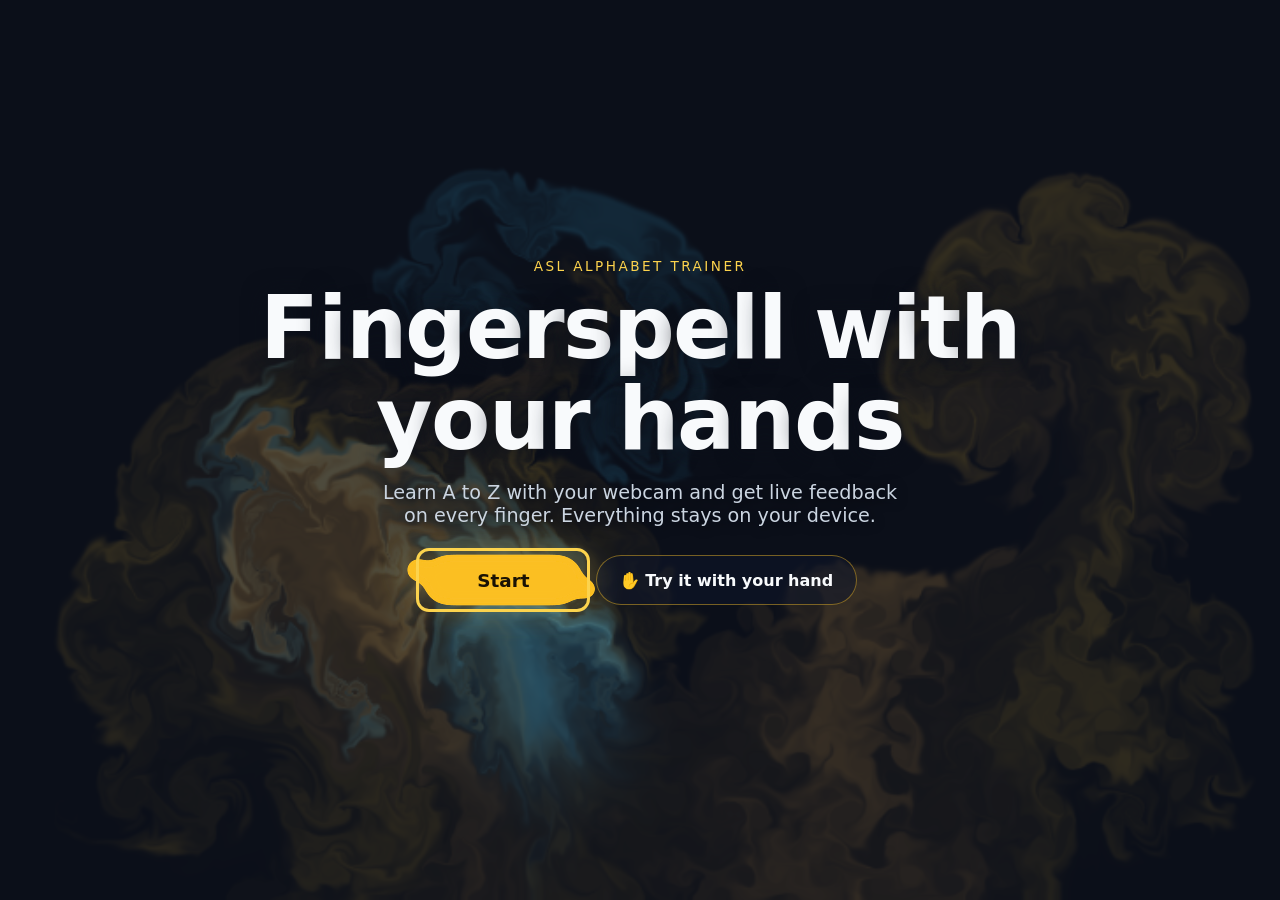
==== index.html @ b1cbebfe "Add the hero landing screen: WebGL2 fluid + kinetic handshape title B2 of the visual layer: a "wow" " ====
<!doctype html>
<html lang="en">
<head>
  <meta charset="utf-8" />
  <meta name="viewport" content="width=device-width, initial-scale=1, viewport-fit=cover" />
  <title>ASL Fingerspelling Recognizer</title>
  <link rel="icon" href="data:image/svg+xml,%3Csvg xmlns='http://www.w3.org/2000/svg' viewBox='0 0 32 32'%3E%3Ctext y='26' font-size='26'%3E%E2%9C%8B%3C/text%3E%3C/svg%3E" />
  <link rel="manifest" href="manifest.webmanifest" />
  <meta name="theme-color" content="#0f172a" />
  <link rel="apple-touch-icon" href="icons/apple-touch-icon.png" />
  <link rel="stylesheet" href="css/style.css" />
  <script>
    // ?fresh — start over as a brand-new visitor: wipe THIS app's saved data
    // (every localStorage key starting "asl-": prefs, progress, streaks,
    // Challenge bests, the seen-tour flag), its offline caches ("asl-*"), and
    // its own service worker, then reload the same URL without ?fresh (other
    // params like ?debug are kept). Scoped on purpose: GitHub Pages serves
    // other projects (e.g. hologram-workshop) from the same origin, and they
    // share this localStorage — their keys must survive.
    (function () {
      var q = new URLSearchParams(location.search);
      if (!q.has("fresh")) return;
      window.__aslFresh = true;
      function wipeKeys() {
        try {
          for (var i = localStorage.length - 1; i >= 0; i--) {
            var k = localStorage.key(i);
            if (k && k.indexOf("asl-") === 0) localStorage.removeItem(k);
          }
        } catch (e) {}
      }
      wipeKeys();
      q.delete("fresh");
      var rest = q.toString().replace(/=(&|$)/g, "$1"); // "debug=" -> "debug"
      var clean = location.pathname + (rest ? "?" + rest : "") + location.hash;
      var scope = new URL("./", location.href).href;
      var jobs = [];
      if ("serviceWorker" in navigator) {
        jobs.push(navigator.serviceWorker.getRegistrations().then(function (regs) {
          return Promise.all(regs.filter(function (r) { return r.scope === scope; })
            .map(function (r) { return r.unregister(); }));
        }));
      }
      if (window.caches) {
        jobs.push(caches.keys().then(function (names) {
          return Promise.all(names.filter(function (n) { return n.indexOf("asl-") === 0; })
            .map(function (n) { return caches.delete(n); }));
        }));
      }
      Promise.all(jobs).catch(function () {}).then(function () {
        wipeKeys(); // anything the app wrote while the async clean-up ran
        location.replace(clean);
      });
    })();

    // skip the SW on localhost so dev reloads always get fresh files
    //
    // Getting a deploy on ONE refresh (2026-09-24 — owner refreshed and still
    // saw the old Read mode): the SW serves its cached copy first and fetches
    // the new version in the background, so the first load after a deploy ran
    // the OLD code. Two fixes: (1) updateViaCache "none" — check sw.js against
    // the network every load (GitHub Pages' 10-min HTTP cache could hide a
    // new VERSION), and (2) when a new SW takes over a page that already had
    // one (it calls skipWaiting + clients.claim), reload once so the page runs
    // the new files instead of the ones it started with.
    if ("serviceWorker" in navigator && !window.__aslFresh && !/^(localhost|127\.|\[::1\])/.test(location.hostname)) {
      var hadController = !!navigator.serviceWorker.controller;
      navigator.serviceWorker.addEventListener("controllerchange", function () {
        if (!hadController || window.__aslReloadedForUpdate) return; // first install: nothing stale to replace
        window.__aslReloadedForUpdate = true;
        location.reload();
      });
      addEventListener("load", () =>
        navigator.serviceWorker.register("sw.js", { updateViaCache: "none" }).catch(() => {})
      );
    }
  </script>
</head>
<body>
  <header class="topbar">
    <h1><button class="logo-btn" id="logoBtn" type="button" title="Welcome screen" aria-label="ASL Fingerspelling — open the welcome screen">ASL Fingerspelling</button></h1>
    <div class="mode" id="modeToggle" role="group" aria-label="Mode" hidden>
      <button class="mode-btn on" type="button" data-mode="practice" aria-pressed="true">Practice</button>
      <button class="mode-btn" type="button" data-mode="challenge" aria-pressed="false">Challenge</button>
      <button class="mode-btn" type="button" data-mode="spell" aria-pressed="false">Spell</button>
      <button class="mode-btn" type="button" data-mode="read" aria-pressed="false">Read</button>
    </div>
    <button class="topbar-link progress-btn" id="progressBtn" type="button" aria-label="View your practice progress">
      🏆 <span id="progressCount">0/26</span>
    </button>
    <button class="topbar-link contrast-btn" id="contrastBtn" type="button" aria-pressed="false" aria-label="Toggle high contrast" title="High contrast">◐</button>
    <button class="topbar-link fx-btn" id="fxBtn" type="button" aria-label="Visual effects: Auto — tap to change" title="Visual effects"><span aria-hidden="true">✦</span> <span class="fx-val">Auto</span></button>
    <button class="topbar-link" id="muteBtn" type="button" aria-label="mute sound" title="sound">🔊</button>
    <button class="topbar-link tour-btn" id="tourBtn" type="button" aria-label="How it works — replay the tour" title="How it works">?</button>
    <a class="topbar-link" href="about.html">About</a>
  </header>
  <div class="app-stage" id="appStage">
  <div class="learn" id="learnRow" hidden data-run="off">
    <div class="submode" id="subMode" role="group" aria-label="Practice mode">
      <button type="button" data-sub="free" class="on">Free pick</button>
      <button type="button" data-sub="az">A→Z run</button>
      <button type="button" data-sub="review" id="reviewBtn">Review</button>
    </div>
    <button class="step-btn" id="prevLetter" type="button" hidden aria-label="previous letter">‹</button>
    <b class="learn-current" id="learnCurrent"></b>
    <button class="step-btn" id="nextLetter" type="button" hidden aria-label="next letter">›</button>
    <span class="az-progress" id="azProgress" hidden></span>
    <button class="az-skip" id="azSkip" type="button" hidden>Skip</button>
    <label class="blind-toggle" hidden id="blindToggleWrap">
      <input type="checkbox" id="blindToggle" /> Test blind — hide diagram &amp; hints
    </label>
    <div class="chips" id="letterPicker"></div>
    <button class="chip clear" id="clearTarget" type="button" hidden>change</button>
  </div>

  <main class="workspace" id="workspace" data-target="off">
    <!-- read mode: no camera — watch the animated hand spell a word, type what you saw -->
    <section class="reader" id="readPanel" hidden>
      <div class="rd-modes" id="rdModes" role="group" aria-label="Practice style">
        <button type="button" class="rd-mode on" data-rmode="free" aria-pressed="true">Free play</button>
        <button type="button" class="rd-mode" data-rmode="course" aria-pressed="false">Course</button>
      </div>
      <div class="rd-course" id="rdCourse" hidden>
        <div class="rd-path" id="rdPath" role="group" aria-label="Lessons"></div>
        <div class="rd-lesson">
          <div class="rd-lesson-head">
            <strong id="rdLessonName"></strong>
            <span class="rd-lesson-prog" id="rdLessonProg" aria-live="polite"></span>
          </div>
          <p class="rd-lesson-blurb" id="rdLessonBlurb"></p>
          <div class="rd-bar"><i id="rdBar"></i></div>
        </div>
      </div>
      <div class="rd-top">
        <div class="rd-cats" id="rdCats"></div>
        <span class="rd-score" id="rdScore" aria-live="polite">0</span>
      </div>
      <p class="load-error" id="rdLoadError" role="alert" hidden></p>
      <div class="rd-stage">
        <canvas id="rdCanvas" width="320" height="320" aria-label="animated fingerspelling"></canvas>
      </div>
      <div class="rd-playbar">
        <button type="button" id="rdPlay"><span aria-hidden="true">▶</span> Replay</button>
        <button type="button" id="rdPause" aria-label="pause" title="pause" hidden><span aria-hidden="true">⏸</span></button>
        <button type="button" id="rdStepBack" aria-label="previous letter" title="previous letter" hidden>‹</button>
        <button type="button" id="rdStepFwd" aria-label="next letter" title="next letter" hidden>›</button>
        <label>speed
          <select id="rdSpeed">
            <option value="1250">slow</option>
            <option value="900" selected>normal</option>
            <option value="600">fast</option>
          </select>
        </label>
        <span class="rd-len" id="rdLen"></span>
      </div>
      <input type="range" id="rdSeek" class="rd-seek" min="0" max="1000" value="0" step="1"
        list="rdTicks" aria-label="scrub through the word" hidden />
      <datalist id="rdTicks"></datalist>
      <form class="rd-answer" id="rdForm" autocomplete="off">
        <input id="rdInput" type="text" autocapitalize="off" autocorrect="off" spellcheck="false"
          placeholder="type the word you saw" aria-label="your answer" />
        <button type="submit">Check</button>
        <button type="button" id="rdReveal">Reveal</button>
      </form>
      <p class="rd-feedback" id="rdFeedback" role="status" aria-live="polite"></p>
      <button type="button" id="rdNext" class="rd-next" hidden>Next word →</button>
    </section>

    <!-- camera: the hero. .stage is selfie-mirrored; .hud sits on top and isn't -->
    <div class="viewport" id="viewport" data-state="idle" data-match="none">
      <div class="stage" id="stage">
        <video id="camera" playsinline webkit-playsinline muted autoplay></video>
        <canvas id="overlay"></canvas>
      </div>

      <div class="hud">
        <div class="pill" id="pill" role="status" aria-live="polite">
          <span class="pill-dot" aria-hidden="true"></span>
          <span id="pillText">Camera off</span>
        </div>
        <div class="letter-badge" id="letterBadge" hidden></div>
        <p class="stats" id="stats" hidden></p>

        <!-- colour key for the correction guide (Stage 7c) -->
        <div class="color-key" id="colorKey" hidden>
          <button class="ck-toggle" id="colorKeyBtn" type="button" aria-expanded="false"
            aria-controls="colorKeyList" aria-label="What the colors mean">
            <span class="ck-dot ck-good" aria-hidden="true"></span><span class="ck-dot ck-close" aria-hidden="true"></span><span class="ck-dot ck-fix" aria-hidden="true"></span><span class="ck-q" aria-hidden="true">?</span>
          </button>
          <ul class="ck-list" id="colorKeyList" hidden>
            <li data-k="g"><span class="ck-sw ck-good" aria-hidden="true"></span><b>✓ Good</b> this part matches</li>
            <li data-k="c"><span class="ck-sw ck-close" aria-hidden="true"></span><b>~ Close</b> nearly right</li>
            <li data-k="f"><span class="ck-sw ck-fix" aria-hidden="true"></span><b>✕ Fix</b> move this part</li>
            <li data-k="t"><span class="ck-sw ck-target" aria-hidden="true"></span><b>Target</b> where your hand should go</li>
            <li data-k="w"><span class="ck-sw ck-worst" aria-hidden="true"></span><b>▲ Fix first</b> the finger that is most off</li>
          </ul>
        </div>

        <!-- shown once the camera is on but nothing's picked yet -->
        <div class="pick-hint" id="pickHint" hidden>
          <span>👆</span> Pick a letter above to start learning
        </div>

        <!-- A→Z run: brief "next letter" bridge -->
        <div class="az-next" id="azNext" hidden></div>

        <!-- challenge HUD -->
        <div class="timebar" id="timeBar" hidden><i></i></div>
        <div class="score-badge" id="scoreBadge" hidden>
          <b id="scoreVal">0</b>
          <span class="streak" id="chStreak" hidden></span>
          <span class="lives" id="chLives" hidden></span>
        </div>
        <div class="ch-gain" id="chGain" hidden></div>
        <div class="ch-banner" id="chBanner" hidden></div>
        <div class="ch-seeing" id="chSeeing" hidden></div>
        <div class="ch-combo" id="chCombo" hidden></div>
        <!-- two-player Challenge HUD (turns / race) -->
        <div class="vs-hud" id="vsHud" hidden>
          <div class="vs-p p1" id="vsP1"></div>
          <div class="vs-turn" id="vsTurn"></div>
          <div class="vs-p p2" id="vsP2"></div>
        </div>
        <button class="ch-skip" id="chSkip" type="button" hidden>Skip (–1 ♥)</button>
        <div class="ch-card" id="chCard" hidden>
          <div class="ch-card-inner">
            <p class="ch-card-title" id="chCardTitle">Challenge</p>
            <p class="ch-card-sub" id="chCardSub">A letter flashes up — sign it before the timer runs out. Land them in a row for a combo multiplier. Later rounds bring look-alike letters and short words. 3 lives: a time-out or a Skip costs one.</p>
            <div class="ch-summary" id="chSummary" hidden></div>
            <div class="ch-play" id="chPlay" role="group" aria-label="Players">
              <button type="button" data-play="solo" class="on" aria-pressed="true">Solo<small>beat your best</small></button>
              <button type="button" data-play="turns" aria-pressed="false">Take turns<small>2 players · one camera</small></button>
              <button type="button" data-play="race" aria-pressed="false">Race<small>2 players · side by side</small></button>
            </div>
            <div class="ch-diff" id="chDiff" role="group" aria-label="Difficulty">
              <button type="button" data-diff="normal" class="on" aria-pressed="true">Normal<small>demo preview</small></button>
              <button type="button" data-diff="hard" aria-pressed="false">Hard<small>no preview · faster</small></button>
            </div>
            <p class="ch-bests" id="chBests"></p>
            <button class="cta" id="chStart" type="button">Start</button>
            <button class="ch-board-btn" id="chBoardBtn" type="button" aria-expanded="false">🏆 Leaderboard</button>
            <div class="ch-board" id="chBoard" hidden></div>
          </div>
        </div>

        <div class="curtain" id="curtain">
          <div class="curtain-inner">
            <button class="cta" id="startBtn" type="button">Turn on camera</button>
            <p class="cta-sub" id="curtainSub">
              Then pick a letter and copy the hand shape.
              Everything stays on your device. Nothing is recorded or uploaded.
            </p>
          </div>
        </div>
      </div>
    </div>

    <!-- reference panel: shows only when a letter is selected. On mobile
         it's a bottom sheet over the camera (S4b) — collapsed by default to
         a peek strip (meter + hint) so the camera has more room, expand via
         the handle. Landscape/desktop keeps it a full side column, always
         expanded, same as before. -->
    <aside class="reference" id="refPanel" hidden>
      <button class="ref-handle" id="refHandle" type="button" aria-label="expand reference details" aria-expanded="false"></button>
      <div class="ref-head">Make this shape: <b id="refLetter">–</b><span class="ref-hand" id="refHand"></span></div>
      <p class="ref-desc" id="refDesc"></p>
      <button class="ref-photo-wrap" id="refPhotoBtn" type="button" aria-label="enlarge the reference photo">
        <img class="ref-photo" id="refImg" alt="reference hand photo" />
        <span class="zoom-icon" aria-hidden="true">⤢</span>
      </button>
      <button class="ref-canvas-wrap" id="demoZoomBtn" type="button" aria-label="enlarge the demo">
        <canvas class="ref-canvas" id="refCanvas" width="320" height="320"></canvas>
        <span class="zoom-icon" aria-hidden="true">⤢</span>
      </button>
      <div class="ref-match">
        <div class="meter" aria-hidden="true"><div class="meter-fill" id="meterFill"></div></div>
        <div class="ref-match-row">
          <span class="meter-label" id="meterLabel">show your hand</span>
          <span class="reco" id="reco" hidden><i></i><span id="recoText"></span></span>
        </div>
        <p class="ref-hint" id="refHint"></p>
        <p class="letter-stat" id="letterStat" hidden></p>
      </div>
    </aside>

    <!-- spell mode: continuous fingerspelling -> text -->
    <section class="speller" id="spellPanel" hidden>
      <div class="sp-top">
        <div class="sp-live">
          <span class="sp-ring" id="spRing" style="--p:0"><b id="spPending">–</b></span>
          <span class="sp-hint" id="spHint">Spell a word (shown dashed) — pause a second and it's saved. Swipe to scrap it.</span>
        </div>
        <output class="sp-text" id="spText" aria-live="polite"></output>
        <div class="sp-decoded" id="spDecodedRow" hidden>
          <span class="sp-decoded-label">reads as</span>
          <span class="sp-decoded-text" id="spDecodedText" aria-live="polite">…</span>
          <button type="button" id="spSpeak" aria-label="speak the sentence">🔊 Speak</button>
          <label class="sp-autospeak"><input type="checkbox" id="spAutoSpeak" /> auto</label>
        </div>
        <div class="sp-drill" id="spDrillRow" hidden>
          <span class="sp-drill-label">spell this</span>
          <span class="sp-drill-word" id="spDrillWord" aria-live="polite"></span>
          <button type="button" id="spDrillSkip">Skip</button>
          <span class="sp-drill-score" id="spDrillScore" aria-live="polite"></span>
        </div>
        <div class="sp-controls">
          <button type="button" id="spSpace">Space</button>
          <button type="button" id="spBack" aria-label="delete last character">⌫ Delete</button>
          <button type="button" id="spClear">Clear</button>
          <button type="button" id="spCopy">Copy</button>
          <button type="button" id="spPaste">Paste</button>
        </div>
        <label class="sp-fluid">
          <input type="checkbox" id="spFluid" />
          Fluid + speak <span class="sp-beta">beta</span>
          <span class="sp-fluid-hint">— sign at a natural pace; a pause finishes a word</span>
        </label>
        <p class="load-error" id="spDecodeError" role="alert" hidden></p>
        <label class="sp-drill-toggle">
          <input type="checkbox" id="spDrill" />
          Practice a word
          <select id="spDrillSrc" aria-label="word source">
            <option value="course">from my lesson</option>
            <option value="starter">common words</option>
          </select>
        </label>
        <p class="sp-metrics" id="spMetrics"></p>
      </div>

      <details class="sp-fold" id="spGestures" open>
        <summary>Hand gestures — how they work</summary>
        <div class="g-list">
          <div class="g-row">
            <span class="g-anim g-hold" aria-hidden="true"><span class="g-ring"></span><span class="h">✋</span></span>
            <span id="gHoldText"><b>Add a letter</b> — form the handshape and <b>hold it still</b> until the ring fills (about half a second).</span>
          </div>
          <div class="g-row">
            <span class="g-anim g-space" aria-hidden="true"><span class="h">🖐️</span><span class="g-gap">_</span></span>
            <span><b>Finish a word</b> — <b>pause</b> about a second and the dashed word drops into the line. Or tap <b>Space</b>.</span>
          </div>
          <div class="g-row">
            <span class="g-anim g-delete" aria-hidden="true"><span class="g-track"></span><span class="h">🖐️</span></span>
            <span><b>Scrap the word</b> — sweep <b>one</b> open hand quickly sideways, like wiping a whiteboard. It clears the dashed word you're still spelling (tap <b>⌫</b> to fix just one letter).</span>
          </div>
          <div class="g-row">
            <span class="g-anim g-copy" aria-hidden="true"><span class="h h1">🖐️</span><span class="h h2">🖐️</span></span>
            <span><b>Copy</b> — bring <b>both</b> open hands together, like grabbing the text out of the air. Lands on your clipboard (Ctrl/Cmd&nbsp;+&nbsp;V anywhere).</span>
          </div>
          <div class="g-row">
            <span class="g-anim g-paste" aria-hidden="true"><span class="h h1">🖐️</span><span class="h h2">🖐️</span></span>
            <span><b>Paste</b> — pull <b>both</b> open hands apart, like setting the text back down.</span>
          </div>
          <p class="g-note">Delete, Copy and Paste need an <b>open</b> hand — a letter shape won't trigger them.</p>
        </div>
      </details>

      <details class="sp-fold" id="spHelp">
        <summary>How to spell</summary>
        <ul class="sp-steps">
          <li id="spStep1"><b>Spell a word</b> — form each letter and hold it briefly. Letters build up as a <b>dashed word</b> — that's a draft, not saved yet.</li>
          <li id="spStep2"><b>Next letter</b> — just change handshape; no pause needed. Hold each one still for a beat so it's read cleanly.</li>
          <li><b>Same letter twice</b> (the L's in HELLO) — lower the hand or bounce it, then make it again.</li>
          <li><b>Save the word</b> — pause about a second and the dashed word drops into the line. Or tap <b>Space</b>.</li>
          <li><b>Got a junk letter?</b> — no need to be precise: <b>swipe</b> to scrap the whole dashed word and respell it, or tap <b>⌫</b> for one letter.</li>
          <li><b>J and Z</b> — draw the stroke in the air, the same as in Practice.</li>
          <li><b>Clear</b> — button only; wipes everything.</li>
        </ul>
      </details>

      <details class="sp-fold" id="spChart">
        <summary>Alphabet chart — tap a letter to enlarge</summary>
        <div class="sp-grid" id="spGrid"></div>
      </details>
    </section>
  </main>
  </div>

  <!-- enlarged demo (mobile: tap the panel canvas or reference photo) -->
  <div class="demo-zoom" id="demoZoom" hidden>
    <canvas id="demoZoomCanvas" width="600" height="600" hidden></canvas>
    <img id="demoZoomImg" class="demo-zoom-img" alt="reference hand photo" hidden />
    <p>Tap anywhere to close</p>
  </div>

  <!-- A→Z run / Review run results -->
  <div class="run-card" id="runCard" hidden>
    <div class="run-card-inner">
      <p class="run-card-title" id="runCardTitle">Alphabet complete! 🎉</p>
      <p class="run-card-body" id="runCardBody"></p>
      <button class="cta" id="runCardClose" type="button">Nice</button>
    </div>
  </div>

  <!-- practice progress: mastery grid + streak -->
  <div class="progress-overlay" id="progressPanel" hidden>
    <div class="progress-inner">
      <div class="progress-head">
        <h2>Your progress</h2>
        <button class="icon-btn" id="progressClose" type="button" aria-label="close">✕</button>
      </div>
      <p class="progress-streak" id="progressStreak"></p>
      <div class="progress-grid" id="progressGrid" role="group" aria-label="Letter mastery"></div>
      <p class="progress-legend">
        <span class="pg-dot pg-mastered" aria-hidden="true"></span> mastered
        <span class="pg-dot pg-started" aria-hidden="true"></span> practicing
        <span class="pg-dot pg-none" aria-hidden="true"></span> not started yet
      </p>
    </div>
  </div>

  <!-- first-visit walkthrough: built by js/tour.js (Stage 7a; replaced the
       static #intro popup, keeping its privacy note in scene 1) -->

  <div class="controls" hidden>
    <button id="stopBtn" type="button" hidden>Stop</button>
    <button id="flipBtn" type="button" class="secondary" hidden>Flip camera</button>
    <div class="hand-pick" id="handPick" hidden role="group" aria-label="signing hand">
      <span>Hand</span>
      <button type="button" data-hand="auto" class="on">Auto</button>
      <button type="button" data-hand="right">Right</button>
      <button type="button" data-hand="left">Left</button>
    </div>
    <label class="ghost-toggle" hidden id="ghostToggleWrap">
      <input type="checkbox" id="ghostToggle" checked /> correction guide on camera
    </label>
  </div>

  <div class="toast" id="toast" role="status" aria-live="polite"></div>

  <!-- visual layer v2 (B2): landing / hero — js/hero.js. First visit (before
       the tour) and the logo button. The fluid canvas is created on open and
       disposed on close; reduced motion / Effects: Off get .hero-static. -->
  <section class="hero" id="hero" hidden role="dialog" aria-modal="true" aria-labelledby="heroTitle" aria-describedby="heroSub">
    <div class="hero-stage" aria-hidden="true"><div class="hero-tips"></div></div>
    <div class="hero-content">
      <p class="hero-kicker">ASL alphabet trainer</p>
      <h2 class="hero-title" id="heroTitle">Fingerspell with your hands</h2>
      <p class="hero-sub" id="heroSub">Learn A to Z with your webcam and get live feedback on every finger. Everything stays on your device.</p>
      <div class="hero-actions">
        <button class="hero-cta" id="heroStart" type="button">
          <span class="hero-goo" aria-hidden="true"><span class="goo-body"></span><span class="goo-blob b1"></span><span class="goo-blob b2"></span></span>
          <span class="hero-cta-label">Start</span>
        </button>
        <button class="hero-hand" id="heroHand" type="button">✋ Try it with your hand</button>
      </div>
      <p class="hero-handstatus" id="heroHandStatus" aria-live="polite"></p>
    </div>
    <svg class="hero-defs" width="0" height="0" aria-hidden="true" focusable="false">
      <filter id="heroGoo"><feGaussianBlur in="SourceGraphic" stdDeviation="6" result="b" /><feColorMatrix in="b" mode="matrix" values="1 0 0 0 0  0 1 0 0 0  0 0 1 0 0  0 0 0 20 -9" /></filter>
    </svg>
  </section>
  <script type="module" src="js/main.js"></script>
</body>
</html>
---- css/style.css ----
:root {
  --bg: #0f172a;
  --panel: #1e293b;
  --fg: #f8fafc;
  --muted: #94a3b8;
  --line: #334155;
  --accent: #38bdf8;

  --idle: #64748b;
  --busy: #38bdf8;
  --searching: #f59e0b;
  --tracking: #22c55e;
  --error: #f87171;

  --off: #f87171;
  --close: #f59e0b;
  --correct: #22c55e;

  /* the live correction guide's states (js/overlay.js GUIDE_RGB — keep in sync) */
  --guide-good: #38bdf8;
  --guide-close: #fb923c;
  --guide-fix: #ec4899;
  --guide-worst: #fde047;
  --guide-target: #e2e8f0;

  /* ---- visual layer v2: brand amber + effects ramp (2026-09-25) ----------
     Amber is a CHROME + REWARD colour only (hero, CTAs, streak/combo HUD,
     reward blooms, the aurora's warm stops). It must never be a steady tint
     near the hand while the guide is correcting: the app already uses
     amber/orange to mean "close" (--close, --searching, --guide-close) and
     yellow for the worst finger (--guide-worst). Those tokens are NOT
     aliased to these and stay unchanged. Every amber effect also carries a
     shape twin (spark / rise / ring) so hue is never the only cue.
     WCAG ratios measured against --bg #0f172a (and --panel #1e293b). */
  --amber-300: #fcd34d;   /* spark core / highlight: 12.4:1 bg, 10.2:1 panel */
  --amber-400: #fbbf24;   /* MAIN BRAND ACCENT (CTA fill, focus ring, streak chip, hero dye): 10.7:1 bg */
  --gold: #ffc861;        /* reward bloom (new best, mastery): 11.6:1 bg */
  --honey: #e8a33a;       /* aurora middle stop, low-alpha glows: 8.3:1 bg */
  --ember: #b45309;       /* gradient stop / glow shadow ONLY: 3.6:1, never text */
  --amber-ink: #1a1204;   /* text ON amber fills: 11.1:1 on --amber-400 (never white on amber) */
  --amber-glow: rgba(251, 191, 36, 0.35); /* halos, box-shadow */
  --amber-wash: rgba(251, 191, 36, 0.08); /* aurora/background tint ceiling (<= .15 alpha) */
  --bg-deep: #0b0f19;     /* hero backdrop: amber-400 is 11.5:1 on it */
  --calm: var(--accent);  /* #38bdf8 — idle / always-on base hue near the camera */
  --fx-cool: #38bdf8;     /* Challenge intensity ramp x1 ... */
  --fx-electric: #a78bfa; /* ... x2/x3 ... */
  --fx-gold: var(--gold); /* ... x4 */
  --drain: var(--guide-fix); /* draining / low lives: keeps the meaning "needs fixing" */
}

* { box-sizing: border-box; }

/* removes the ~300ms tap delay + double-tap-to-zoom gesture browsers reserve
   on clickable elements by default — this app has no use for either, and a
   camera-driven UI needs taps to register immediately. */
button, [role="button"] { touch-action: manipulation; }

/* author `display` on .reference / .learn / .mode etc. otherwise beats the
   UA [hidden] rule (equal specificity) — make the attribute reliable */
[hidden] { display: none !important; }

html {
  /* soft depth behind the animated bg canvas so it never reads as flat black */
  background:
    radial-gradient(1200px 760px at 50% -12%, #1b2b47, rgba(15, 23, 42, 0) 62%),
    radial-gradient(900px 600px at 100% 110%, #17233c, rgba(15, 23, 42, 0) 55%),
    var(--bg);
  background-attachment: fixed;
}

body {
  margin: 0;
  font-family: system-ui, -apple-system, "Segoe UI", Roboto, sans-serif;
  color: var(--fg);
  -webkit-text-size-adjust: 100%;
  background: transparent; /* the animated <canvas> from js/bg.js shows through */
  /* the app owns exactly one screen: topbar / stage / dock, no page scroll on
     any device. dvh tracks mobile browser chrome. */
  height: 100vh;
  height: 100dvh;
  overflow: hidden;
  /* S4 shell (was flex-column): a grid track can't be pushed to 0 by an
     oversized sibling the way a flex:1 item can be squeezed by flex:none
     siblings — the structural fix for the whole "camera collapses" bug
     family, and what lets `.app-stage` safely claim exactly the room
     that's left after the topbar and the dock, no more and no less.
     Only 3 elements are ever real grid children — everything else in the
     body (toasts, the intro, progress/demo-zoom overlays) is
     `position:fixed`, which takes it out of grid flow entirely. */
  display: grid;
  grid-template-rows: auto minmax(0, 1fr) auto; /* topbar / stage / dock */
}

/* ---- top bar: title + letter picker ------------------------------- */

.topbar {
  flex: none;
  display: flex;
  align-items: center;
  /* column gap tightened (was 1rem) once the tour "?" made six right-side
     items — at ~800px wide "About" wrapped onto its own line; the title
     keeps its breathing room via its own margin below */
  gap: 0.6rem 0.4rem;
  flex-wrap: wrap;
  padding: 0.6rem 1rem;
  padding-top: max(0.6rem, env(safe-area-inset-top)); /* S4: notch/status-bar clearance */
  width: 100%;
  max-width: 1180px;
  margin: 0 auto;
}
.topbar h1 { margin: 0 0.6rem 0 0; font-size: 1rem; font-weight: 700; flex: none; }
.topbar-link {
  margin-left: auto;
  flex: none;
  font: 700 0.8rem system-ui, sans-serif;
  color: var(--muted);
  text-decoration: none;
  padding: 0.3rem 0.6rem;
  border-radius: 8px;
}
.topbar-link:hover { color: var(--fg); background: #0b1220; }
/* two right-aligned topbar items (progress + About) — only the first needs the
   auto margin that pushes the group right; .topbar's own `gap` spaces the rest */
.topbar-link ~ .topbar-link { margin-left: 0; }
.progress-btn {
  background: none;
  /* was `1px solid transparent`, only visible on :hover — on touch there's
     no hover, so it read as plain text, not a button. */
  border: 1px solid var(--line);
  border-radius: 8px;
  cursor: pointer;
  font-family: inherit;
}
@media (hover: hover) and (pointer: fine) {
  .progress-btn:hover { border-color: var(--accent); }
}

/* ---- practice progress: mastery grid + streak --------------- */

.progress-overlay {
  position: fixed;
  inset: 0;
  z-index: 130;
  display: grid;
  place-items: center;
  padding: 1.2rem;
  background: rgba(2, 6, 23, 0.86);
  backdrop-filter: blur(6px);
}
.progress-inner {
  max-width: 26rem;
  width: 100%;
  background: linear-gradient(180deg, #1e293b, #16202f);
  border: 1px solid var(--line);
  border-radius: 18px;
  padding: 1.2rem 1.4rem 1.4rem;
  box-shadow: 0 30px 80px -30px rgba(0, 0, 0, 0.8);
}
.progress-head { display: flex; align-items: center; justify-content: space-between; }
.progress-head h2 { margin: 0; font-size: 1.1rem; }
.progress-streak { margin: 0.2rem 0 0.9rem; color: var(--muted); font-size: 0.85rem; }
.progress-grid {
  display: grid;
  grid-template-columns: repeat(7, 1fr);
  gap: 0.4rem;
  margin-bottom: 0.8rem;
}
.pg-cell {
  aspect-ratio: 1;
  display: grid;
  place-items: center;
  border-radius: 8px;
  font: 700 0.85rem system-ui, sans-serif;
  background: #1f2b3d;
  color: var(--muted);
  border: 1px solid rgba(148, 163, 184, 0.18);
}
.pg-cell.started { background: rgba(56, 189, 248, 0.28); color: #e0f2fe; border-color: rgba(56, 189, 248, 0.4); }
.pg-cell.mastered { background: #22c55e; color: #04140a; border-color: #22c55e; }
.progress-legend { margin: 0; font-size: 0.78rem; color: var(--muted); display: flex; align-items: center; gap: 0.3rem; flex-wrap: wrap; }
.pg-dot { display: inline-block; width: 0.7rem; height: 0.7rem; border-radius: 3px; margin-left: 0.6rem; }
.pg-dot:first-child { margin-left: 0; }
.pg-dot.pg-mastered { background: #22c55e; }
.pg-dot.pg-started { background: rgba(56, 189, 248, 0.5); }
.pg-dot.pg-none { background: #1f2b3d; border: 1px solid rgba(148, 163, 184, 0.18); }
@media (max-width: 520px) { .topbar-link { margin-left: 0; } }

/* segmented toggles — Practice/Challenge (header) and Free pick/A→Z (learn bar) */
.mode,
.submode {
  flex: none;
  display: inline-flex;
  flex-wrap: wrap;
  padding: 3px;
  border-radius: 11px;
  background: #0b1220;
  border: 1px solid var(--line);
  box-shadow: 0 2px 10px -4px rgba(0, 0, 0, 0.5);
}
.mode-btn,
.submode button {
  border: 0;
  background: transparent;
  color: var(--muted);
  font: 700 0.85rem system-ui, sans-serif;
  padding: 0.4rem 0.95rem;
  border-radius: 9px;
  cursor: pointer;
  transition: background 0.15s, color 0.15s;
}
.submode button { font-size: 0.8rem; padding: 0.36rem 0.8rem; }
.mode-btn.on,
.submode button.on {
  background: linear-gradient(180deg, #7dd3fc, var(--accent));
  color: #0b1220;
  box-shadow: 0 4px 14px -4px rgba(56, 189, 248, 0.6);
}
@media (max-width: 520px) {
  .topbar h1 { font-size: 0.9rem; width: 100%; }
}
@media (max-width: 400px) {
  .mode-btn { padding: 0.36rem 0.62rem; font-size: 0.8rem; }
}

/* S4 shell: the grid's single "stage" row (topbar and dock are the other
   two) — wraps the Practice letter picker (.learn) and .workspace so BOTH
   fit inside exactly the room the grid track gives this row. `min-height:0`
   is what lets a grid item shrink below its content size at all (grid items
   default to `min-height:auto`, same trap flex items have); without it a
   tall .learn (many wrapped chips) could still force this row taller than
   the track and squeeze .workspace from the bottom, undoing the whole point
   of the grid rewrite one level down. Same flex-column shape body itself
   used to be, just nested one level deeper now that body is the grid. */
.app-stage {
  display: flex;
  flex-direction: column;
  min-height: 0;
  overflow: hidden;
}

.learn {
  flex: none;
  display: flex;
  align-items: center;
  gap: 0.45rem 0.6rem;
  flex-wrap: wrap;
  width: 100%;
  max-width: 1180px;
  margin: 0 auto;
  padding: 0 1rem 0.5rem;
}
.chips {
  /* was `flex: 1` (= flex-basis: 0%), which never wraps onto its own line —
     it just grows into whatever's left beside .submode. On a 360px phone
     that left ~81px for 26 chips: 2/row, 13 rows, ~494px tall on first load,
     before a letter is even picked. flex-basis:100% forces its own row;
     the grid + max-height bounds it instead of letting it own the screen. */
  display: grid;
  grid-template-columns: repeat(auto-fit, minmax(2.6rem, 1fr));
  gap: 0.3rem;
  flex: 1 1 100%;
  min-width: 0;
  max-height: 30svh;
  overflow-x: hidden; /* setting only overflow-y makes some browsers auto-enable x too */
  overflow-y: auto;
  overscroll-behavior: contain;
}
/* once a letter is chosen the grid collapses to a compact strip */
.learn-current { display: none; font-size: 1.25rem; font-weight: 800; color: var(--accent); min-width: 1.2em; text-align: center; }
.step-btn {
  display: none;
  border: 1px solid var(--line);
  background: var(--panel);
  color: var(--fg);
  border-radius: 7px;
  width: 1.9rem;
  height: 1.9rem;
  font-size: 1.1rem;
  line-height: 1;
  cursor: pointer;
}
.step-btn:active { transform: scale(0.92); }
.learn.compact .chips { display: none; }
.learn.compact .learn-current { display: inline-block; }
.learn.compact .step-btn { display: inline-block; }
.learn.compact[data-run="on"] .step-btn { display: none; }
/* only shown mid-run (A→Z or Review) — free-pick has nothing to skip past */
.az-skip {
  flex: none;
  border: 1px solid var(--line);
  background: var(--panel);
  color: var(--muted);
  border-radius: 999px;
  padding: 0.25rem 0.7rem;
  font: 700 0.78rem system-ui, sans-serif;
  cursor: pointer;
}
.az-skip:active { transform: scale(0.94); }
.az-progress {
  flex: none;
  font: 800 0.85rem system-ui, sans-serif;
  color: var(--accent);
  letter-spacing: 0.02em;
  padding: 0.2rem 0.55rem;
  border-radius: 999px;
  background: rgba(56, 189, 248, 0.14);
}
/* only shown during a bounded run (A→Z or Review) — free-pick is meant to
   teach, so hiding help there would defeat its point. */
.blind-toggle {
  flex: none;
  font-size: 0.78rem;
  color: var(--muted);
  display: inline-flex;
  align-items: center;
  gap: 0.35rem;
  cursor: pointer;
}
.learn[data-run="on"] .chip.done {
  background: linear-gradient(180deg, #22c55e, #15803d);
  border-color: #22c55e;
  color: #dcfce7;
}
.learn[data-run="on"] .chip.clear { display: none; }
.chip.clear {
  width: auto;
  padding: 0 0.6rem;
  font-size: 0.72rem;
  font-weight: 700;
}
.chip {
  flex: none;
  /* was a fixed 2.1rem (33.6px) — under the 44px touch-target guideline.
     width:100% fills its grid cell (.chips is now a grid, see above);
     .chip.clear overrides width to auto so it's unaffected here. */
  width: 100%;
  min-height: 44px;
  border-radius: 8px;
  border: 1px solid var(--line);
  background: linear-gradient(180deg, #223048, #1a2434);
  color: var(--fg);
  font: 700 0.88rem system-ui, sans-serif;
  cursor: pointer;
  transition: transform 0.12s ease, box-shadow 0.14s ease, background 0.14s, color 0.14s;
}
@media (hover: hover) and (pointer: fine) {
  .chip:hover { border-color: var(--accent); transform: translateY(-2px); }
}
.chip:active { transform: translateY(0) scale(0.92); }
.chip.on {
  background: linear-gradient(180deg, #7dd3fc, var(--accent));
  border-color: #7dd3fc;
  color: #0b1220;
  transform: scale(1.12);
  box-shadow: 0 0 0 3px rgba(56, 189, 248, 0.28), 0 6px 16px -4px rgba(56, 189, 248, 0.5);
}
.chip.clear {
  border-color: var(--line);
  color: var(--muted);
  background: var(--panel);
  height: 1.7rem;
  align-self: center;
}

/* ---- workspace: camera + reference panel ------------------------ */
/* fills the space between header and controls on ANY screen. the camera box
   flexes to whatever room is left; the video + overlay canvas both cover it,
   so the device / camera aspect ratio never forces a scroll or a letterbox. */

.workspace {
  flex: 1;
  min-height: 0;
  width: 100%;
  max-width: 1480px; /* was 1180 — big screens left the camera + reference
                         cramped in the middle with empty margins */
  margin: 0 auto;
  padding: 0.2rem 1rem 0;
  display: flex;
  gap: 0.9rem;
  /* default (portrait / narrow): camera stacked over the reference strip */
  flex-direction: column;
  /* S4b: the containing block for .reference's bottom-sheet positioning
     (mobile/portrait only — see .reference) */
  position: relative;
}

/* landscape / desktop: camera left, reference card right, both centred in the
   row. the camera keeps a natural 4:3 shape (height drives it) so a normal
   webcam isn't cropped to a near-square — it just gets as big as the row
   allows, then the whole group is centred instead of stretched edge to edge. */
@media (min-width: 700px) and (min-height: 420px) and (orientation: landscape) {
  .workspace {
    flex-direction: row;
    align-items: center;
    justify-content: center;
    padding-bottom: 0.2rem;
  }
}

.viewport {
  position: relative;
  flex: 1 1 auto;
  /* was 0 — with .reference now allowed to shrink (above) rather than being
     `flex:none`, the camera needs its own floor or a tall .reference could
     still take everything. 34svh keeps a usable camera view on any phone. */
  min-height: 34svh;
  min-width: 0;
  --hold: 0;
  background: #020617;
  border-radius: 18px;
  overflow: hidden;
  box-shadow:
    inset 0 0 0 3px transparent,
    0 20px 50px -24px rgba(0, 0, 0, 0.7),
    0 0 0 1px rgba(148, 163, 184, 0.08);
  transition: box-shadow 0.22s ease, transform 0.22s ease;
}

/* landscape / desktop: a true 4:3 camera box, driven by the room the row has
   after the header + learn bar + controls, capped so it never sprawls and
   shrinks on smaller windows. MUST come after the base `.viewport` rule —
   equal specificity, source order decides. */
@media (min-width: 700px) and (min-height: 420px) and (orientation: landscape) {
  .viewport {
    flex: 0 1 auto;
    width: min(100%, calc((100dvh - 150px) * 4 / 3), 900px);
    height: auto;
    max-height: calc(100dvh - 130px);
    aspect-ratio: 4 / 3;
  }
}
/* fallback for browsers without dvh (older Safari): plain vh */
@supports not (height: 100dvh) {
  @media (min-width: 700px) and (min-height: 420px) and (orientation: landscape) {
    .viewport { width: min(100%, calc((100vh - 150px) * 4 / 3), 900px); max-height: calc(100vh - 130px); }
  }
}
/* "charge" bar along the bottom while you hold a completed sign — fills over
   HOLD_MS, then the reward fires. Invisible at --hold: 0. */
.viewport::before {
  content: "";
  position: absolute;
  left: 0;
  bottom: 0;
  height: 4px;
  width: calc(var(--hold) * 100%);
  background: linear-gradient(90deg, #22c55e, #86efac);
  box-shadow: 0 0 12px 2px rgba(34, 197, 94, 0.7);
  z-index: 40;
  pointer-events: none;
  transition: width 0.1s linear;
}
/* gentle life before the camera is even on */
.viewport[data-state="idle"] {
  animation: vp-idle-breathe 4.4s ease-in-out infinite;
}
@keyframes vp-idle-breathe {
  0%, 100% {
    box-shadow:
      inset 0 0 0 3px rgba(56, 189, 248, 0.06),
      0 20px 50px -24px rgba(0, 0, 0, 0.7),
      0 0 34px -18px rgba(56, 189, 248, 0.35);
  }
  50% {
    box-shadow:
      inset 0 0 0 3px rgba(56, 189, 248, 0.14),
      0 20px 50px -24px rgba(0, 0, 0, 0.7),
      0 0 60px -12px rgba(56, 189, 248, 0.55);
  }
}
.viewport[data-match="off"] {
  box-shadow: inset 0 0 0 4px var(--off), 0 0 34px -6px rgba(248, 113, 113, 0.45);
}
.viewport[data-match="close"] {
  box-shadow: inset 0 0 0 5px var(--close), 0 0 40px -4px rgba(245, 158, 11, 0.5);
}
.viewport[data-match="correct"] {
  box-shadow: inset 0 0 0 6px var(--correct), 0 0 55px 0 rgba(34, 197, 94, 0.6);
}
.viewport.celebrate {
  animation: pop-scale 0.5s cubic-bezier(0.2, 1.6, 0.4, 1);
}
.viewport.celebrate::after {
  content: "";
  position: absolute;
  inset: 0;
  border-radius: inherit;
  background: radial-gradient(circle at 50% 50%, rgba(34, 197, 94, 0.35), transparent 62%);
  animation: flash-out 0.6s ease-out forwards;
  pointer-events: none;
}
@keyframes pop-scale {
  0% { transform: scale(1); }
  45% { transform: scale(1.02); }
  100% { transform: scale(1); }
}
@keyframes flash-out {
  from { opacity: 1; }
  to { opacity: 0; }
}

/* selfie (front) camera is mirrored; the back camera shows the world as-is */
.stage { position: absolute; inset: 0; transform: scaleX(-1); }
.viewport[data-facing="environment"] .stage { transform: none; }
#camera, #overlay { position: absolute; inset: 0; width: 100%; height: 100%; object-fit: cover; }

.hud { position: absolute; inset: 0; pointer-events: none; }

.pill {
  position: absolute;
  top: 0.7rem;
  left: 50%;
  transform: translateX(-50%);
  display: inline-flex;
  align-items: center;
  gap: 0.45rem;
  max-width: calc(100% - 1.2rem);
  padding: 0.34rem 0.75rem;
  border-radius: 999px;
  background: rgba(2, 6, 23, 0.72);
  backdrop-filter: blur(6px);
  font-size: 0.82rem;
  font-weight: 600;
  white-space: nowrap;
  overflow: hidden;
  text-overflow: ellipsis;
}
.pill-dot { flex: none; width: 0.55rem; height: 0.55rem; border-radius: 50%; background: var(--idle); }
[data-state="requesting"] .pill-dot,
[data-state="loading"] .pill-dot { background: var(--busy); animation: pulse 1s ease-in-out infinite; }
[data-state="searching"] .pill-dot { background: var(--searching); animation: pulse 1.4s ease-in-out infinite; }
[data-state="tracking"] .pill-dot { background: var(--tracking); }
[data-state="error"] .pill-dot { background: var(--error); }
@keyframes pulse { 0%,100% { opacity: 1; } 50% { opacity: 0.35; } }
@media (prefers-reduced-motion: reduce) { .pill-dot { animation: none !important; } }

/* recognized letter — small corner badge, not a giant overlay */
.letter-badge {
  position: absolute;
  left: 0.7rem;
  bottom: 0.7rem;
  min-width: 2.5rem;
  height: 2.5rem;
  padding: 0 0.55rem;
  display: grid;
  place-items: center;
  border-radius: 14px;
  background: rgba(2, 6, 23, 0.8);
  backdrop-filter: blur(6px);
  box-shadow: 0 0 0 1px rgba(148, 163, 184, 0.15);
  font: 800 1.7rem system-ui, sans-serif;
  transition: transform 0.15s ease;
}
.letter-badge.pop {
  animation: badge-pop 0.55s cubic-bezier(0.2, 1.7, 0.4, 1);
}
@keyframes badge-pop {
  0% { transform: scale(1) rotate(0); }
  35% { transform: scale(1.55) rotate(-7deg); color: var(--correct);
        box-shadow: 0 0 0 2px var(--correct), 0 0 26px rgba(34, 197, 94, 0.7); }
  70% { transform: scale(0.95) rotate(4deg); }
  100% { transform: scale(1) rotate(0); }
}

.stats {
  position: absolute;
  right: 0.6rem;
  bottom: 0.5rem;
  margin: 0;
  padding: 0.15rem 0.4rem;
  border-radius: 6px;
  background: rgba(2, 6, 23, 0.55);
  color: rgba(248, 250, 252, 0.55);
  font: 0.62rem/1.3 ui-monospace, SFMono-Regular, Menlo, monospace;
}

/* ---- colour key chip for the correction guide (Stage 7c) ---- */
.color-key {
  position: absolute;
  left: 0.7rem;
  top: 0.7rem;
  z-index: 40;
  max-width: calc(100% - 1.4rem);
  pointer-events: auto;
}
.ck-toggle {
  display: inline-flex;
  align-items: center;
  gap: 0.28rem;
  padding: 0.3rem 0.55rem;
  border: 1px solid rgba(148, 163, 184, 0.3);
  border-radius: 999px;
  background: rgba(2, 6, 23, 0.72);
  backdrop-filter: blur(6px);
  color: var(--fg);
  font: 800 0.8rem system-ui, sans-serif;
  cursor: pointer;
}
.ck-toggle:hover { border-color: var(--accent); }
.ck-dot { width: 0.6rem; height: 0.6rem; border-radius: 50%; }
.ck-dot.ck-good { background: var(--guide-good); }
.ck-dot.ck-close { background: var(--guide-close); }
.ck-dot.ck-fix { background: var(--guide-fix); }
.ck-q { margin-left: 0.1rem; }
.ck-list {
  list-style: none;
  margin: 0.35rem 0 0;
  padding: 0.5rem 0.65rem;
  border-radius: 12px;
  background: rgba(2, 6, 23, 0.86);
  backdrop-filter: blur(6px);
  border: 1px solid rgba(148, 163, 184, 0.22);
  font-size: 0.78rem;
  line-height: 1.3;
  color: #cbd5e1;
}
.ck-list li {
  display: flex;
  align-items: center;
  gap: 0.45rem;
  padding: 0.18rem 0.25rem;
  border-radius: 6px;
  transition: background 0.2s;
}
.ck-list li b { color: var(--fg); white-space: nowrap; }
.ck-list li.live { background: rgba(148, 163, 184, 0.16); }
/* each swatch is a little bone drawn the way the guide draws it: solid,
   dashed or thick — so the key works without colour vision too */
.ck-sw { flex: none; width: 1.5rem; height: 0; border-top: 3px solid; border-radius: 2px; }
.ck-sw.ck-good { border-color: var(--guide-good); }
.ck-sw.ck-close { border-top-style: dashed; border-color: var(--guide-close); }
.ck-sw.ck-fix { border-top-width: 5px; border-color: var(--guide-fix); }
.ck-sw.ck-target { border-top: 2px dashed var(--guide-target); opacity: 0.7; }
.ck-sw.ck-worst { border-top-width: 5px; border-color: var(--guide-worst); }

.curtain {
  position: absolute;
  inset: 0;
  display: grid;
  place-items: center;
  padding: 1.1rem;
  background: linear-gradient(rgba(2, 6, 23, 0.3), rgba(2, 6, 23, 0.55));
  pointer-events: auto;
}
.curtain-inner { text-align: center; max-width: 20rem; }
[data-state="requesting"] .curtain,
[data-state="loading"] .curtain,
[data-state="searching"] .curtain,
[data-state="tracking"] .curtain { display: none; }
.cta {
  background: linear-gradient(180deg, #7dd3fc, var(--accent));
  color: #0b1220; border: 0; border-radius: 12px;
  padding: 0.85rem 1.5rem; font: 800 1.05rem system-ui, sans-serif; cursor: pointer;
  box-shadow: 0 10px 30px -10px rgba(56, 189, 248, 0.7);
  animation: cta-breathe 2.6s ease-in-out infinite;
  transition: transform 0.14s ease, box-shadow 0.14s ease;
}
@media (hover: hover) and (pointer: fine) {
  .cta:hover { transform: translateY(-2px); box-shadow: 0 14px 34px -8px rgba(56, 189, 248, 0.85); }
}
.cta:active { transform: translateY(0) scale(0.97); }
@keyframes cta-breathe {
  0%, 100% { box-shadow: 0 10px 30px -10px rgba(56, 189, 248, 0.6); }
  50% { box-shadow: 0 10px 40px -6px rgba(56, 189, 248, 0.95); }
}
.cta-sub { margin: 0.65rem 0 0; color: var(--fg); font-size: 0.8rem; line-height: 1.5; opacity: 0.85; }
[data-state="error"] .cta-sub { color: var(--error); opacity: 1; }

.pick-hint {
  position: absolute;
  left: 50%;
  top: 50%;
  transform: translate(-50%, -50%);
  padding: 0.7rem 1.15rem;
  border-radius: 999px;
  background: rgba(2, 6, 23, 0.72);
  backdrop-filter: blur(6px);
  border: 1px solid rgba(148, 163, 184, 0.2);
  font: 700 0.95rem system-ui, sans-serif;
  color: #e2e8f0;
  /* was `white-space: nowrap` with no max-width — the actual string ("👆 Pick
     a letter above to start learning") renders ~355px wide and got clipped
     on both sides inside a ~328px viewport. */
  max-width: min(90%, 22rem);
  text-align: center;
  text-wrap: balance;
  animation: pick-bob 2.2s ease-in-out infinite;
}
.pick-hint span { font-size: 1.1rem; }
@keyframes pick-bob {
  0%, 100% { transform: translate(-50%, -50%); }
  50% { transform: translate(-50%, calc(-50% - 6px)); }
}

/* ---- challenge HUD ---------------------------------------- */

.timebar {
  position: absolute;
  left: 0; right: 0; top: 0;
  height: 6px;
  background: rgba(2, 6, 23, 0.5);
  z-index: 45;
}
.timebar { transition: height 0.15s ease; }
.timebar i {
  display: block;
  height: 100%;
  width: calc(var(--time, 1) * 100%);
  background: linear-gradient(90deg, #ef4444, #f59e0b 45%, #22c55e);
  background-size: 100vw 100%;
  background-position: right;
  transition: width 0.12s linear;
}
.timebar.low { height: 9px; }
.timebar.low i { animation: time-pulse 0.5s ease-in-out infinite; }
@keyframes time-pulse { 0%, 100% { filter: brightness(1); } 50% { filter: brightness(1.8); } }

.score-badge {
  position: absolute;
  right: 0.7rem;
  top: 0.9rem;
  min-width: 2.2rem;
  padding: 0.25rem 0.6rem;
  border-radius: 12px;
  background: rgba(2, 6, 23, 0.8);
  backdrop-filter: blur(6px);
  font: 800 1.15rem system-ui, sans-serif;
  text-align: center;
  box-shadow: 0 0 0 1px rgba(148, 163, 184, 0.15);
  transition: transform 0.15s ease;
  display: flex;
  align-items: center;
  gap: 0.35rem;
}
.score-badge.pop { animation: badge-pop 0.5s cubic-bezier(0.2, 1.7, 0.4, 1); }
.score-badge .streak {
  font-size: 0.8rem;
  font-weight: 800;
  color: #fdba74;
}
.ch-gain {
  position: absolute;
  right: 1rem;
  top: 3rem;
  font: 900 1.1rem system-ui, sans-serif;
  color: var(--correct);
  text-shadow: 0 2px 10px rgba(2, 6, 23, 0.8);
  pointer-events: none;
  animation: gain-float 0.7s ease-out forwards;
}
@keyframes gain-float {
  0% { opacity: 0; transform: translateY(6px); }
  25% { opacity: 1; }
  100% { opacity: 0; transform: translateY(-18px); }
}
.ch-banner {
  position: absolute;
  left: 50%; top: 50%;
  transform: translate(-50%, -50%);
  font: 900 clamp(4rem, 22vh, 9rem) system-ui, sans-serif;
  color: rgba(248, 250, 252, 0.92);
  text-shadow: 0 6px 30px rgba(2, 6, 23, 0.8);
  pointer-events: none;
  letter-spacing: 0.02em;
}
.ch-banner.win { color: var(--correct); }
.ch-banner.go { color: #7dd3fc; animation: go-flash 0.5s ease-out; }
@keyframes go-flash {
  0% { transform: translate(-50%, -50%) scale(0.6); opacity: 0; }
  40% { opacity: 1; }
  100% { transform: translate(-50%, -50%) scale(1.15); opacity: 0.9; }
}
.ch-seeing {
  position: absolute;
  left: 50%;
  bottom: 0.8rem;
  transform: translateX(-50%);
  padding: 0.25rem 0.7rem;
  border-radius: 999px;
  background: rgba(2, 6, 23, 0.7);
  backdrop-filter: blur(4px);
  font: 700 0.8rem system-ui, sans-serif;
  color: var(--muted);
  pointer-events: none;
  white-space: nowrap;
}
.ch-seeing b { color: #e2e8f0; }
.ch-card {
  position: absolute;
  inset: 0;
  display: grid;
  place-items: center;
  padding: 1.1rem;
  background: linear-gradient(rgba(2, 6, 23, 0.55), rgba(2, 6, 23, 0.8));
  z-index: 50;
  pointer-events: auto; /* .hud is pointer-events:none — re-enable for the button */
}
.ch-card-inner { text-align: center; max-width: 22rem; }
.ch-card-title { margin: 0 0 0.35rem; font: 800 1.3rem system-ui, sans-serif; }
.ch-card-sub { margin: 0 0 1rem; color: var(--muted); font-size: 0.85rem; line-height: 1.5; }
/* ---- Challenge v2 (2026-09-23): difficulty, combo, drain, words, summary ---- */
.ch-diff { display: flex; gap: 0.5rem; justify-content: center; margin: 0 0 0.6rem; }
.ch-diff button {
  display: grid; gap: 0.1rem; min-width: 7.5rem; padding: 0.5rem 0.8rem;
  border-radius: 12px; border: 1px solid var(--line); background: #0b1220;
  color: var(--fg); font: 700 0.9rem system-ui, sans-serif; cursor: pointer;
}
.ch-diff button small { font-weight: 500; font-size: 0.7rem; color: var(--muted); }
.ch-diff button.on { border-color: var(--accent); box-shadow: 0 0 0 2px rgba(56, 189, 248, 0.35); }
.ch-bests { margin: 0 0 0.9rem; font-size: 0.75rem; color: var(--muted); }
.ch-bests:empty { display: none; }
.ch-summary { margin: 0 0 0.9rem; display: grid; gap: 0.5rem; }
.ch-summary .stats { display: grid; grid-template-columns: repeat(3, 1fr); gap: 0.4rem; }
.ch-summary .stat { background: #0b1220; border: 1px solid var(--line); border-radius: 10px; padding: 0.4rem 0.3rem; }
.ch-summary .stat b { display: block; font-size: 1.15rem; }
.ch-summary .stat span { font-size: 0.68rem; color: var(--muted); }
.ch-summary .newbest {
  font: 900 1.05rem system-ui, sans-serif; color: #fde047; letter-spacing: 0.04em;
  animation: badge-pop 0.6s ease-out 2;
}
.ch-summary .practice { display: flex; gap: 0.35rem; justify-content: center; flex-wrap: wrap; align-items: center; font-size: 0.75rem; color: var(--muted); }
.ch-summary .practice button {
  min-width: 2.2rem; padding: 0.25rem 0.5rem; border-radius: 8px; border: 1px solid var(--line);
  background: #0b1220; color: var(--fg); font-weight: 800; cursor: pointer;
}
/* combo multiplier chip — its visual twin for sound.hit()/comboUp() */
.ch-combo {
  position: absolute; top: 3.2rem; right: 0.75rem; z-index: 6; pointer-events: none;
  padding: 0.2rem 0.55rem; border-radius: 999px; font: 900 0.95rem system-ui, sans-serif;
  background: rgba(15, 23, 42, 0.8); border: 1px solid rgba(253, 224, 71, 0.5); color: #fde047;
}
.ch-combo.up { animation: badge-pop 0.5s ease-out; box-shadow: 0 0 18px 2px rgba(253, 224, 71, 0.45); }
/* the clock is draining because a wrong shape is being held */
.timebar.drain i { background: linear-gradient(90deg, #d946ef, #f472b6); }
.ch-seeing.drain { color: #f0abfc; border-color: rgba(217, 70, 239, 0.5); }
/* word rounds: letters already landed light up */
.ch-banner .done { color: var(--correct); }
.ch-banner .next { text-decoration: underline; text-underline-offset: 0.15em; }
.ch-banner.word { letter-spacing: 0.08em; }
.ch-banner.study { opacity: 0.9; font-size: 0.8em; }
@media (prefers-reduced-motion: reduce) {
  .ch-combo.up, .ch-summary .newbest { animation: none; }
}
/* in challenge mode the ch-card owns the "turn on camera" moment */
.viewport[data-mode="challenge"] .curtain { display: none; }

/* ---- reference panel ---------------------------------------- */

.reference {
  /* S4b: a bottom sheet floating OVER the camera stage instead of a flex
     sibling that steals height from it — .workspace only has .viewport left
     as a flex participant, so the camera gets the full stage. Collapsed by
     default (~72px: handle + match meter/hint, per the plan) so the camera
     stays maximally visible; js/sheet.js's "sheet-open" class (toggled by
     #refHandle) expands it to the full card. `.app-stage` is the positioned
     ancestor (see its rule). Landscape/desktop overrides this whole block
     back to a normal, always-expanded side column — unchanged from before
     S4b — since there's no camera-space pressure to collapse for there. */
  position: absolute;
  left: 0.6rem;
  right: 0.6rem;
  bottom: 0.6rem;
  z-index: 15; /* above .hud's camera overlays (which are pointer-events:none anyway), below modals */
  /* collapsed: handle + meter + 1-line hint. The plan's own "~72px" figure
     undershoots once the hint has real text (measured 117px for a realistic
     correction message even with the 1-line clamp below) — sized off that
     measurement, not the plan's guideline number, with a little headroom
     for font/rendering variance. */
  max-height: 7.6rem;
  overflow-x: hidden; /* setting only overflow-y makes some browsers auto-enable x too */
  overflow-y: auto;
  overscroll-behavior: contain;
  background: linear-gradient(180deg, #1e293b, #16202f);
  border: 1px solid var(--line);
  border-radius: 18px;
  padding: 0.3rem 0.95rem 0.8rem;
  display: grid;
  gap: 0.5rem 0.75rem;
  box-shadow: 0 16px 40px -22px rgba(0, 0, 0, 0.6);
  transition: max-height 0.22s ease;
  /* mobile/portrait: photo + demo stacked above the match readout, not
     squeezed into one cramped row — the old 3-column strip made both the
     images and the text too small to actually read on a phone. */
  grid-template-columns: 1fr 1fr;
  grid-template-areas:
    "handle handle"
    "head  head"
    "desc  desc"
    "photo canvas"
    "match match";
  align-items: center;
}
/* was 44svh — a little short once the photo/demo were allowed to grow
   (below); 50svh still leaves the top half of the camera (and the curtain's
   "Turn on camera" button) clear */
.reference.sheet-open { max-height: 50svh; }
.ref-handle {
  grid-area: handle;
  justify-self: center;
  width: 2.4rem;
  height: 0.32rem;
  padding: 0;
  margin: 0.15rem 0 0.05rem;
  border: 0;
  border-radius: 999px;
  background: rgba(148, 163, 184, 0.45);
  cursor: pointer;
}
@media (hover: hover) and (pointer: fine) {
  .ref-handle:hover { background: rgba(148, 163, 184, 0.7); }
}
/* collapsed (mobile default): only the handle + match readout show — the
   plan's ~72px peek. The hint is clamped to 1 line here (measured: a real
   correction message like "Straighten your middle finger — extend it out
   fully" made the natural content 136px tall un-clamped, well past any
   "~72px" budget) so the peek height stays small and predictable regardless
   of how long a given hint happens to be. */
.reference:not(.sheet-open) .ref-head,
.reference:not(.sheet-open) .ref-desc,
.reference:not(.sheet-open) .ref-photo-wrap,
.reference:not(.sheet-open) .ref-canvas-wrap,
.reference:not(.sheet-open) .letter-stat {
  display: none;
}
.reference:not(.sheet-open) .ref-hint {
  display: -webkit-box;
  -webkit-line-clamp: 1;
  -webkit-box-orient: vertical;
  overflow: hidden;
}
.ref-head  { grid-area: head;  font-size: 0.82rem; color: var(--muted); }
.ref-head b { color: var(--fg); font-size: 1.05rem; }
/* Stage 7d: "Your right hand · mirrored" chip (was a faint "· right hand") */
.ref-hand {
  display: inline-block;
  margin-left: 0.45rem;
  padding: 0.08rem 0.5rem;
  border-radius: 999px;
  border: 1px solid rgba(56, 189, 248, 0.45);
  background: rgba(56, 189, 248, 0.12);
  color: #e0f2fe;
  font: 700 0.72rem system-ui, sans-serif;
  vertical-align: 0.1em;
  white-space: nowrap;
}
/* lefty on camera -> show the reference as a left hand */
.reference.mirror .ref-photo-wrap,
.reference.mirror .ref-canvas-wrap { transform: scaleX(-1); }
.ref-desc {
  grid-area: desc;
  margin: 0;
  font-size: 0.86rem;
  line-height: 1.4;
  color: #cbd5e1;
}
.ref-desc:empty { display: none; }
.ref-photo-wrap { grid-area: photo; }
.ref-canvas-wrap { grid-area: canvas; }
.ref-match  { grid-area: match; min-width: 0; }
.ref-photo-wrap,
.ref-canvas-wrap {
  /* was a fixed 72px squeezed into a 3-up row — too small to actually read
     finger position on a phone screen. Now each gets its own half-width
     column (see grid-template-areas above), sized off that. No min-width
     floor: a hard px floor on two side-by-side items forces the whole grid
     (including the full-width desc text row) wider than .reference whenever
     the panel itself gets flex-shrunk below ~200px — overflow-x:hidden then
     clips live text instead of just letting the images get a bit smaller. */
  /* Live QA (2026-09-23): the reference photo and the demo hand were too
     small to actually learn a handshape from — they were capped at 160px and
     sat in mostly-empty half columns. Now they fill their column, bounded by
     height so the open sheet still leaves the camera visible. */
  width: 100%;
  max-width: min(100%, 27svh);
  min-width: 0;
  justify-self: center;
  aspect-ratio: 1;
  border-radius: 12px;
}
.ref-photo-wrap,
.ref-canvas-wrap {
  position: relative;
  display: block;
  padding: 0;
  border: 1px solid rgba(148, 163, 184, 0.12);
  background: #0b1220;
  cursor: zoom-in;
  overflow: hidden;
}
.ref-photo { display: block; width: 100%; height: 100%; object-fit: cover; background: #020617; }
.ref-canvas { display: block; width: 100%; height: 100%; }
.zoom-icon {
  position: absolute;
  right: 3px;
  bottom: 2px;
  font-size: 0.8rem;
  color: rgba(226, 232, 240, 0.6);
  pointer-events: none;
}

.ref-match-row { display: flex; align-items: center; justify-content: space-between; gap: 0.5rem; }
.reco { display: inline-flex; align-items: center; gap: 0.3rem; font-size: 0.72rem; font-weight: 700; color: var(--muted); }
.reco i { width: 0.55rem; height: 0.55rem; border-radius: 50%; background: #475569; transition: background 0.2s; }
.reco.match i { background: var(--correct); box-shadow: 0 0 8px 1px rgba(34, 197, 94, 0.7); }
.reco.match { color: #86efac; }
.letter-stat { margin: 0; font-size: 0.75rem; color: var(--muted); }
.letter-stat:empty { display: none; }
.reference.nudge { animation: ref-nudge 1.5s ease-in-out infinite; }
@keyframes ref-nudge {
  0%, 100% { box-shadow: 0 16px 40px -22px rgba(0, 0, 0, 0.6); }
  50% { box-shadow: 0 0 0 2px rgba(56, 189, 248, 0.5), 0 16px 40px -22px rgba(0, 0, 0, 0.6); }
}

/* PORTRAIT: keep the description to 3 lines so the strip stays short */
@media (max-width: 759px), (orientation: portrait) {
  .ref-desc {
    display: -webkit-box;
    -webkit-line-clamp: 3;
    -webkit-box-orient: vertical;
    overflow: hidden;
    font-size: 0.82rem;
  }
}

/* LANDSCAPE + roomy: back to a normal, always-expanded side column beside
   the camera — not a bottom sheet, no collapse/peek (there's no camera-
   space pressure to collapse for once it's not floating over the stage).
   Grid areas already match the mobile layout above — this just widens the
   card and undoes the S4b sheet positioning/collapse. */
@media (min-width: 700px) and (min-height: 420px) and (orientation: landscape) {
  .reference {
    position: static;
    /* don't let the camera squeeze the card back down to thumbnail images
       (it flex-shrank from 500px to ~410px at 1400px wide); the camera keeps
       its own min-height floor */
    flex: 0 0 auto;
    min-height: 0;
    /* was 42svh / clamp(230px, 26vw, 330px) with 168px images — too small
       to read finger detail; the side column now takes a real share of the
       row and its own full height */
    max-height: calc(100svh - 9rem);
    width: clamp(300px, 34vw, 560px);
    align-self: center; /* compact card, balanced beside the camera */
    align-content: start;
    align-items: stretch;
    gap: 0.6rem 0.7rem;
    padding: 0.8rem 0.95rem;
  }
  .ref-handle { display: none; }
  .reference:not(.sheet-open) .ref-head,
  .reference:not(.sheet-open) .ref-desc,
  .reference:not(.sheet-open) .ref-photo-wrap,
  .reference:not(.sheet-open) .ref-canvas-wrap,
  .reference:not(.sheet-open) .letter-stat {
    display: block;
  }
  .ref-photo-wrap,
  .ref-canvas-wrap {
    max-width: min(100%, 34svh);
  }
}
.ref-match { display: grid; gap: 0.35rem; align-content: center; }
.meter {
  position: relative;
  height: 0.7rem;
  border-radius: 999px;
  background: #0b1220;
  overflow: hidden;
  box-shadow: inset 0 1px 3px rgba(0, 0, 0, 0.5);
}
.meter-fill {
  height: 100%; width: 0%; border-radius: 999px;
  background: var(--off);
  transition: width 0.12s linear, background-color 0.2s, box-shadow 0.2s;
}
.meter-fill.correct {
  box-shadow: 0 0 14px 1px rgba(34, 197, 94, 0.85);
  animation: meter-shimmer 1.1s ease-in-out infinite;
}
@keyframes meter-shimmer {
  0%, 100% { filter: brightness(1); }
  50% { filter: brightness(1.35); }
}
.meter-label {
  font-size: 0.85rem; font-weight: 800; letter-spacing: 0.01em; color: var(--muted);
  transition: color 0.2s;
}
.meter-label.correct { text-shadow: 0 0 12px rgba(34, 197, 94, 0.6); }
.ref-hint {
  margin: 0;
  min-height: 1.3em;
  font-size: 0.9rem;
  line-height: 1.3;
  font-weight: 600;
  color: var(--fg);
}
.ref-hint:empty { display: none; }

/* landscape column has the room for a taller hint; portrait strip keeps it to
   two lines so the strip stays short and the camera keeps the screen */
@media (min-width: 700px) and (min-height: 420px) and (orientation: landscape) {
  .ref-hint { min-height: 2.4em; font-size: 0.92rem; }
}
@media (max-width: 759px), (orientation: portrait) {
  .ref-hint {
    display: -webkit-box;
    -webkit-line-clamp: 2;
    -webkit-box-orient: vertical;
    overflow: hidden;
  }
}

/* ---- spell mode: continuous fingerspelling -> text -------- */

@property --p {
  syntax: "<number>";
  inherits: false;
  initial-value: 0;
}

.speller {
  flex: none;
  display: flex;
  flex-direction: column;
  gap: 0.6rem;
  padding: 0.85rem 1rem;
  background: linear-gradient(180deg, #1e293b, #16202f);
  border: 1px solid var(--line);
  border-radius: 18px;
  box-shadow: 0 16px 40px -22px rgba(0, 0, 0, 0.6);
  /* the help + chart can be long — keep the panel inside one screen and let it
     scroll internally rather than pushing the layout */
  max-height: 46vh;
  overflow-y: auto;
}
.sp-top {
  position: sticky;
  top: 0;
  z-index: 2;
  display: flex;
  flex-direction: column;
  gap: 0.55rem;
  padding-bottom: 0.55rem;
  background: linear-gradient(180deg, #1e293b 82%, transparent);
}
.sp-live { display: flex; align-items: center; gap: 0.7rem; min-height: 2.6rem; }
.sp-ring {
  --p: 0;
  flex: none;
  width: 2.6rem;
  height: 2.6rem;
  border-radius: 50%;
  display: grid;
  place-items: center;
  background:
    radial-gradient(closest-side, #0b1220 79%, transparent 80% 100%),
    conic-gradient(var(--accent) calc(var(--p) * 360deg), #33415580 0);
  transition: --p 0.1s linear;
}
.sp-ring b {
  font: 800 1.15rem system-ui, sans-serif;
  color: var(--fg);
}
.sp-ring b:empty::after,
.sp-ring b { color: var(--fg); }
.sp-hint { font-size: 0.82rem; color: var(--muted); line-height: 1.35; }
.sp-text {
  min-height: 3.2rem;
  max-height: 8rem;
  overflow-y: auto;
  padding: 0.6rem 0.7rem;
  border-radius: 12px;
  background: #0b1220;
  box-shadow: inset 0 1px 3px rgba(0, 0, 0, 0.5);
  font: 700 1.35rem/1.4 ui-monospace, "SF Mono", Menlo, Consolas, monospace;
  letter-spacing: 0.06em;
  color: #e2e8f0;
  white-space: pre-wrap;
  word-break: break-word;
}
.sp-text:empty::before {
  content: "…";
  color: #475569;
}
/* the word being spelled right now — not yet committed */
.sp-pending {
  color: #64748b;
  border-bottom: 2px dashed #475569;
  padding-bottom: 1px;
}
.sp-controls { display: flex; gap: 0.5rem; flex-wrap: wrap; }
.sp-controls button {
  flex: 1 1 auto;
  min-width: 4rem;
  padding: 0.5rem 0.8rem;
  background: var(--panel);
  color: var(--fg);
  border: 1px solid #475569;
  border-radius: 9px;
  font: 700 0.88rem system-ui, sans-serif;
  cursor: pointer;
  transition: transform 0.12s ease, border-color 0.14s, background 0.14s;
}
@media (hover: hover) and (pointer: fine) {
  .sp-controls button:hover { border-color: var(--accent); transform: translateY(-1px); }
}
.sp-controls button:active { transform: translateY(0) scale(0.96); }
#spClear { border-color: #7f1d1d; }

/* collapsible help + alphabet chart */
.sp-fold {
  border: 1px solid var(--line);
  border-radius: 10px;
  background: #0b1220;
  font-size: 0.82rem;
}
.sp-fold > summary {
  cursor: pointer;
  padding: 0.5rem 0.7rem;
  font-weight: 700;
  color: var(--fg);
  list-style: none;
}
.sp-fold > summary::-webkit-details-marker { display: none; }
.sp-fold > summary::before {
  content: "▸ ";
  color: var(--accent);
}
.sp-fold[open] > summary::before { content: "▾ "; }
.sp-steps {
  margin: 0;
  padding: 0 0.9rem 0.7rem 1.6rem;
  display: grid;
  gap: 0.4rem;
  color: #cbd5e1;
  line-height: 1.4;
}
.sp-steps b { color: var(--fg); }

/* animated gesture demos */
.g-list {
  display: grid;
  gap: 0.55rem;
  padding: 0.4rem 0.7rem 0.7rem;
  color: #cbd5e1;
  line-height: 1.35;
}
.g-row { display: flex; align-items: center; gap: 0.6rem; }
.g-row b { color: var(--fg); }
.g-anim {
  position: relative;
  flex: none;
  width: 88px;
  height: 52px;
  border-radius: 8px;
  background: #0b1220;
  border: 1px solid rgba(148, 163, 184, 0.14);
  overflow: hidden;
  display: grid;
  place-items: center;
}
.g-anim .h {
  position: absolute;
  font-size: 24px;
  line-height: 1;
  filter: grayscale(0.15);
}
.g-track {
  position: absolute;
  left: 8px;
  right: 8px;
  height: 2px;
  background: repeating-linear-gradient(90deg, #33415580 0 4px, transparent 4px 8px);
}
.g-delete .h { animation: g-swipe 1.8s ease-in-out infinite; }
@keyframes g-swipe {
  0%        { transform: translateX(26px); opacity: 0; }
  12%       { opacity: 1; }
  50%       { transform: translateX(-26px); opacity: 1; }
  62%, 100% { transform: translateX(-26px); opacity: 0; }
}
/* add a letter: hand still, a ring fills around it */
.g-hold .g-ring {
  --p: 0;
  position: absolute;
  width: 34px;
  height: 34px;
  border-radius: 50%;
  background:
    radial-gradient(closest-side, #0b1220 76%, transparent 78%),
    conic-gradient(var(--accent) calc(var(--p) * 360deg), #33415577 0);
  animation: g-fill 2s ease-in-out infinite;
}
@keyframes g-fill { 0% { --p: 0; } 65%, 100% { --p: 1; } }
/* space: hand drops, a gap mark appears */
.g-space .h { animation: g-drop 2s ease-in-out infinite; }
@keyframes g-drop {
  0%, 12%  { transform: translateY(-6px); opacity: 1; }
  42%      { transform: translateY(13px); opacity: 1; }
  56%      { transform: translateY(13px); opacity: 0; }
  100%     { transform: translateY(-6px); opacity: 0; }
}
.g-space .g-gap {
  position: absolute;
  bottom: 7px;
  font: 800 15px ui-monospace, monospace;
  color: var(--accent);
  opacity: 0;
  animation: g-gap 2s ease-in-out infinite;
}
@keyframes g-gap { 0%, 44% { opacity: 0; } 58%, 88% { opacity: 1; } 100% { opacity: 0; } }
.g-copy .h1  { animation: g-in-l 2.1s ease-in-out infinite; }
.g-copy .h2  { animation: g-in-r 2.1s ease-in-out infinite; }
.g-paste .h1 { animation: g-out-l 2.1s ease-in-out infinite; }
.g-paste .h2 { animation: g-out-r 2.1s ease-in-out infinite; }
@keyframes g-in-l  { 0%, 100% { transform: translateX(-22px); } 45%, 68% { transform: translateX(-3px); } }
@keyframes g-in-r  { 0%, 100% { transform: translateX(22px); }  45%, 68% { transform: translateX(3px); } }
@keyframes g-out-l { 0%, 100% { transform: translateX(-3px); }  45%, 68% { transform: translateX(-22px); } }
@keyframes g-out-r { 0%, 100% { transform: translateX(3px); }   45%, 68% { transform: translateX(22px); } }
.g-note { margin: 0.1rem 0 0; font-size: 0.78rem; color: var(--muted); }
.g-note b { color: #cbd5e1; }
@media (prefers-reduced-motion: reduce) {
  .g-anim .h, .g-ring, .g-gap { animation: none !important; }
  .g-delete .h { transform: translateX(-14px); opacity: 1; }
  .g-copy .h1  { transform: translateX(-3px); }
  .g-copy .h2  { transform: translateX(3px); }
  .g-paste .h1 { transform: translateX(-20px); }
  .g-paste .h2 { transform: translateX(20px); }
  .g-hold .g-ring { --p: 0.6; }
  .g-space .h { transform: translateY(6px); opacity: 1; }
  .g-space .g-gap { opacity: 1; }
}

.sp-metrics {
  margin: 0.1rem 0 0;
  font: 500 0.72rem ui-monospace, "SF Mono", Menlo, monospace;
  color: var(--muted);
}
.sp-metrics:empty { display: none; }

/* fluid mode: the decoded, speakable sentence + speak button */
.sp-decoded {
  display: flex;
  align-items: center;
  gap: 0.5rem;
  flex-wrap: wrap;
  padding: 0.5rem 0.65rem;
  border-radius: 10px;
  background: #0b1220;
  border: 1px solid rgba(56, 189, 248, 0.25);
}
.sp-decoded-label {
  font: 600 0.62rem ui-monospace, monospace;
  letter-spacing: 0.1em;
  text-transform: uppercase;
  color: var(--muted);
}
.sp-decoded-text {
  flex: 1 1 8rem;
  min-width: 0;
  font: 700 1.05rem/1.35 system-ui, sans-serif;
  color: #7dd3fc;
}
.sp-decoded-text[data-fallback="1"] { color: #cbd5e1; font-style: italic; }
#spSpeak {
  flex: none;
  padding: 0.4rem 0.7rem;
  background: var(--accent, #38bdf8);
  color: #0f172a;
  border: 0;
  border-radius: 8px;
  font: 700 0.82rem system-ui, sans-serif;
  cursor: pointer;
}
#spSpeak:active { transform: scale(0.96); }
.sp-fluid {
  display: flex;
  align-items: center;
  gap: 0.4rem;
  flex-wrap: wrap;
  font-size: 0.8rem;
  color: var(--muted);
  cursor: pointer;
}
.sp-fluid input { margin: 0; }
.sp-beta {
  font: 700 0.6rem ui-monospace, monospace;
  letter-spacing: 0.08em;
  text-transform: uppercase;
  color: #38bdf8;
  border: 1px solid rgba(56, 189, 248, 0.5);
  border-radius: 3px;
  padding: 0.05rem 0.3rem;
}
.sp-fluid-hint { flex-basis: 100%; color: #475569; font-size: 0.74rem; }
.sp-autospeak { display: inline-flex; align-items: center; gap: 0.25rem; font-size: 0.72rem; color: var(--muted); cursor: pointer; }
.sp-autospeak input { margin: 0; }

/* ---- spell-mode word drill (B4) --------------------------- */
.sp-drill-toggle {
  display: flex;
  align-items: center;
  gap: 0.4rem;
  flex-wrap: wrap;
  font-size: 0.8rem;
  color: var(--muted);
  cursor: pointer;
}
.sp-drill-toggle input { margin: 0; }
.sp-drill-toggle select {
  background: #1e293b;
  color: inherit;
  border: 1px solid #334155;
  border-radius: 6px;
  padding: 2px 4px;
  font: inherit;
  cursor: pointer;
}
.sp-drill {
  display: flex;
  align-items: center;
  gap: 0.55rem;
  flex-wrap: wrap;
  padding: 0.5rem 0.6rem;
  border: 1px solid var(--line);
  border-radius: 10px;
  background: #0b1220;
}
.sp-drill-label {
  font: 700 0.62rem ui-monospace, monospace;
  letter-spacing: 0.1em;
  text-transform: uppercase;
  color: var(--muted);
}
.sp-drill-word {
  font: 800 1.15rem ui-monospace, monospace;
  letter-spacing: 0.16em;
  display: flex;
  gap: 0.05em;
}
.sp-drill-word .ltr { color: #475569; transition: color 0.15s ease; }
.sp-drill-word .ltr.hit { color: #4ade80; }
.sp-drill-word .ltr.miss { color: #f87171; }
.sp-drill-word.solved .ltr { color: #4ade80; }
#spDrillSkip {
  font: 600 0.72rem system-ui, sans-serif;
  padding: 0.2rem 0.6rem;
  border-radius: 999px;
  border: 1px solid var(--line);
  background: #1e293b;
  color: var(--muted);
  cursor: pointer;
}
#spDrillSkip:hover { border-color: var(--accent); }
.sp-drill-score { margin-left: auto; font: 700 0.8rem ui-monospace, monospace; color: var(--fg); white-space: nowrap; }

/* ---- read mode (receptive practice) ----------------------- */
.reader {
  flex: 0 1 auto;
  align-self: center;
  display: flex;
  flex-direction: column;
  gap: 0.7rem;
  padding: 0.9rem 1rem;
  background: linear-gradient(180deg, #1e293b, #16202f);
  border: 1px solid var(--line);
  border-radius: 18px;
  box-shadow: 0 16px 40px -22px rgba(0, 0, 0, 0.6);
  max-width: 460px;
  margin: 0 auto;
  width: 100%;
  /* was unbounded — on a short phone screen the Check button could be pushed
     past body{overflow:hidden} with no way to scroll to it (Course mode,
     with the lesson path + header, was the worst case). */
  max-height: 100%;
  overflow-x: hidden; /* setting only overflow-y makes some browsers auto-enable x too */
  overflow-y: auto;
  overscroll-behavior: contain;
}
.rd-top { display: flex; align-items: center; justify-content: space-between; gap: 0.5rem; }
.rd-cats { display: flex; flex-wrap: wrap; gap: 0.3rem; }
.rd-cat {
  font: 600 0.72rem system-ui, sans-serif;
  padding: 0.22rem 0.55rem;
  border-radius: 999px;
  border: 1px solid var(--line);
  background: #0b1220;
  color: var(--muted);
  cursor: pointer;
  text-transform: capitalize;
}
.rd-cat.on { border-color: var(--accent, #38bdf8); color: #7dd3fc; background: #10263a; }
.rd-score { font: 800 1rem ui-monospace, monospace; color: var(--fg); white-space: nowrap; }

/* --- Course: teaching-order lessons with progress gating --- */
.rd-modes { display: flex; gap: 0.35rem; }
.rd-mode {
  font: 700 0.76rem system-ui, sans-serif;
  padding: 0.3rem 0.7rem;
  border-radius: 999px;
  border: 1px solid var(--line);
  background: #0b1220;
  color: var(--muted);
  cursor: pointer;
}
.rd-mode.on { border-color: var(--accent, #38bdf8); color: #0f172a; background: var(--accent, #38bdf8); }
.rd-course { display: flex; flex-direction: column; gap: 0.55rem; }
.rd-path { display: flex; flex-wrap: wrap; gap: 0.3rem; }
.rd-step {
  font: 700 0.72rem system-ui, sans-serif;
  padding: 0.24rem 0.5rem;
  border-radius: 8px;
  border: 1px solid var(--line);
  background: #0b1220;
  color: var(--muted);
  cursor: pointer;
  display: flex;
  align-items: center;
  gap: 0.3rem;
}
.rd-step.active { border-color: var(--accent, #38bdf8); color: #7dd3fc; background: #10263a; }
.rd-step.done { color: #4ade80; border-color: #1f7a46; }
.rd-step.locked { cursor: not-allowed; opacity: 0.5; }
.rd-step .tick { font-size: 0.85em; }
.rd-lesson-head { display: flex; align-items: baseline; justify-content: space-between; gap: 0.5rem; }
.rd-lesson-head strong { font: 800 0.95rem system-ui, sans-serif; color: var(--fg); }
.rd-lesson-prog { font: 700 0.8rem ui-monospace, monospace; color: var(--muted); white-space: nowrap; }
.rd-lesson-blurb { margin: 0; font: 500 0.8rem system-ui, sans-serif; color: var(--muted); }
.rd-bar { height: 6px; border-radius: 999px; background: #0b1220; border: 1px solid var(--line); overflow: hidden; }
.rd-bar > i {
  display: block;
  height: 100%;
  width: 0%;
  background: linear-gradient(90deg, var(--accent, #38bdf8), #4ade80);
  transition: width 0.4s ease;
}
.rd-stage {
  flex: 0 1 auto;
  display: grid;
  place-items: center;
  background: #0b1220;
  border: 1px solid rgba(148, 163, 184, 0.12);
  border-radius: 12px;
  padding: 0.5rem;
}
/* was min(100%, 260px) — reading a hand needs it big (2026-09-24 QA) */
#rdCanvas { width: min(100%, 420px, 46svh); height: auto; aspect-ratio: 1; display: block; }
.rd-playbar { display: flex; align-items: center; gap: 0.7rem; font-size: 0.8rem; color: var(--muted); flex-wrap: wrap; }
#rdPlay {
  background: var(--panel); color: var(--fg); border: 1px solid #475569;
  border-radius: 9px; padding: 0.4rem 0.8rem; font: 700 0.85rem system-ui, sans-serif; cursor: pointer;
}
/* S3 transport — pause + step, only shown for a word with no J/Z (the
   scrub-able common case; see main.js playWord's hasMotion check) */
#rdPause, #rdStepBack, #rdStepFwd {
  background: var(--panel); color: var(--fg); border: 1px solid #475569;
  border-radius: 9px; padding: 0.4rem 0.6rem; font: 700 0.85rem system-ui, sans-serif; cursor: pointer;
}
#rdSpeed { background: #1e293b; color: inherit; border: 1px solid #334155; border-radius: 6px; padding: 2px 4px; }
.rd-len { margin-left: auto; font: 700 1rem ui-monospace, monospace; letter-spacing: 0.15em; color: #475569; }
.rd-seek {
  width: 100%; margin: 0.3rem 0 0; accent-color: var(--accent, #38bdf8);
  background: transparent; cursor: pointer;
}
.rd-answer {
  display: flex; gap: 0.5rem; flex-wrap: wrap;
  /* .reader can now scroll (see above) — pin Check/Reveal to the bottom of
     that scroll area so they're never the part that gets scrolled away. */
  position: sticky; bottom: 0;
  background: linear-gradient(180deg, #1e293b, #16202f);
  padding-top: 0.4rem; margin-top: -0.4rem;
}
#rdInput {
  flex: 1 1 8rem; min-width: 0;
  padding: 0.55rem 0.7rem;
  background: #0b1220; color: var(--fg);
  border: 1px solid #334155; border-radius: 9px;
  font: 600 1rem system-ui, sans-serif;
}
#rdInput:focus { outline: 2px solid var(--accent, #38bdf8); outline-offset: 1px; }
.rd-answer button {
  padding: 0.55rem 0.9rem; border: 0; border-radius: 9px; cursor: pointer;
  font: 700 0.88rem system-ui, sans-serif;
}
.rd-answer button[type="submit"] { background: var(--accent, #38bdf8); color: #0f172a; }
#rdReveal { background: var(--panel); color: var(--muted); border: 1px solid #475569; }
.rd-next {
  display: block; margin: 0.5rem 0 0; padding: 0.5rem 0.9rem;
  background: var(--accent, #38bdf8); color: #0f172a; border: 0; border-radius: 9px;
  font: 700 0.88rem system-ui, sans-serif; cursor: pointer;
}
.rd-feedback { margin: 0; min-height: 1.4em; font: 700 0.95rem system-ui, sans-serif; }
.rd-feedback.good { color: #4ade80; }
.rd-feedback.bad { color: #f87171; }
.rd-feedback .rd-diff { font-weight: 700; }
.rd-feedback .rd-diff .bad-ltr { color: #fca5a5; text-decoration: underline wavy #f87171; }
.rd-feedback .rd-confusable { display: block; margin-top: 0.2rem; font: 600 0.82rem system-ui, sans-serif; color: #fbbf24; }
.rd-feedback .rd-confusable button {
  margin-left: 0.4rem; padding: 0.1rem 0.5rem; border-radius: 6px;
  border: 1px solid #fbbf24; background: none; color: inherit; cursor: pointer; font: inherit;
}
.rd-compare {
  display: flex; gap: 0.6rem; margin-top: 0.5rem; padding: 0.5rem;
  background: #0b1220; border: 1px solid var(--line); border-radius: 10px;
}
.rd-compare figure { margin: 0; flex: 1; text-align: center; }
.rd-compare img { width: 100%; max-width: 96px; border-radius: 8px; background: #111c2e; }
.rd-compare figcaption { font: 700 0.8rem system-ui, sans-serif; color: var(--fg); margin-top: 0.2rem; }
.rd-compare p { margin: 0.15rem 0 0; font-size: 0.72rem; color: var(--muted); }

/* couldn't-load banners (S3) — a failed fetch used to fail silently and
   leave a permanently-stuck "loading…" message; this makes it visible and
   actionable instead. Reused in Read mode (word bank / lessons) and Spell
   mode (the fluid-mode decoder). */
.load-error {
  display: flex; align-items: center; gap: 0.5rem; margin: 0.3rem 0 0;
  padding: 0.4rem 0.6rem; border-radius: 8px;
  background: rgba(251, 191, 36, 0.1); border: 1px solid rgba(251, 191, 36, 0.4);
  color: #fbbf24; font: 600 0.82rem system-ui, sans-serif;
}
.load-error button {
  margin-left: auto; padding: 0.25rem 0.6rem; border-radius: 6px; flex: none;
  border: 1px solid #fbbf24; background: none; color: inherit; cursor: pointer; font: 700 0.78rem inherit;
}
.sp-grid {
  display: grid;
  grid-template-columns: repeat(auto-fill, minmax(52px, 1fr));
  gap: 0.3rem;
  padding: 0.3rem 0.6rem 0.7rem;
  max-height: 40vh;
  overflow-y: auto;
}
.sp-cell {
  display: flex;
  flex-direction: column;
  align-items: center;
  gap: 2px;
  padding: 3px;
  border: 1px solid rgba(148, 163, 184, 0.12);
  border-radius: 8px;
  background: #111c2e;
  color: inherit;
  font: inherit;
  cursor: zoom-in;
}
.sp-cell:hover { border-color: var(--accent); }
.sp-cell img {
  width: 100%;
  aspect-ratio: 1;
  object-fit: cover;
  border-radius: 5px;
  background: #020617;
}
.sp-cell b { font-size: 0.8rem; color: var(--fg); }

@media (min-width: 700px) and (min-height: 420px) and (orientation: landscape) {
  .speller {
    width: clamp(260px, 32vw, 400px);
    align-self: center;
    max-height: 100%;
  }
  .sp-text { max-height: 12rem; }
}

/* ---- controls --------------------------------------------- */

.controls {
  flex: none;
  width: calc(100% - 1.6rem);
  max-width: 1180px;
  margin: 0.5rem auto 0.6rem;
  padding: 0.4rem 0.7rem;
  padding-bottom: max(0.4rem, env(safe-area-inset-bottom)); /* S4: home-indicator clearance */
  display: flex;
  align-items: center;
  gap: 0.7rem;
  flex-wrap: wrap;
  background: linear-gradient(180deg, #1b2637, #151f2e);
  border: 1px solid var(--line);
  border-radius: 12px;
}
#stopBtn, #flipBtn {
  background: var(--panel); color: var(--fg); border: 1px solid var(--line);
  border-radius: 9px; padding: 0.5rem 0.95rem; font: 600 0.9rem system-ui, sans-serif; cursor: pointer;
  transition: transform 0.12s ease, border-color 0.14s;
}
#stopBtn { border-color: #475569; }
@media (hover: hover) and (pointer: fine) {
  #stopBtn:hover, #flipBtn:hover { border-color: var(--accent); transform: translateY(-1px); }
}
#stopBtn:active, #flipBtn:active { transform: translateY(0) scale(0.96); }
button:disabled { opacity: 0.5; cursor: default; }
.ghost-toggle {
  font-size: 0.78rem; color: var(--muted);
  display: inline-flex; align-items: center; gap: 0.35rem; cursor: pointer;
}
.hand-pick {
  display: inline-flex;
  align-items: center;
  gap: 0.3rem;
  font-size: 0.75rem;
  color: var(--muted);
}
.hand-pick span { font-weight: 700; }
.hand-pick button {
  border: 1px solid var(--line);
  background: var(--panel);
  color: var(--muted);
  border-radius: 7px;
  padding: 0.28rem 0.55rem;
  font: 700 0.75rem system-ui, sans-serif;
  cursor: pointer;
  transition: background 0.14s, color 0.14s, border-color 0.14s;
}
.hand-pick button.on {
  background: linear-gradient(180deg, #7dd3fc, var(--accent));
  border-color: #7dd3fc;
  color: #0b1220;
}
.icon-btn {
  margin-left: auto;
  background: var(--panel); border: 1px solid var(--line); border-radius: 9px;
  width: 2.2rem; height: 2.2rem; font-size: 1rem; cursor: pointer; line-height: 1;
  transition: transform 0.12s ease, border-color 0.14s;
}
@media (hover: hover) and (pointer: fine) {
  .icon-btn:hover { border-color: var(--accent); transform: translateY(-1px); }
}
.icon-btn:active { transform: scale(0.9); }
.icon-btn.muted { opacity: 0.55; }

/* ---- reward toast ---------------------------------------- */

.toast {
  position: fixed;
  left: 50%;
  bottom: 2.2rem;
  transform: translate(-50%, 140%);
  padding: 0.7rem 1.3rem;
  border-radius: 999px;
  background: linear-gradient(180deg, #16241a, #0d1a12);
  border: 1px solid rgba(34, 197, 94, 0.5);
  box-shadow: 0 12px 40px -10px rgba(34, 197, 94, 0.5);
  color: #dcfce7;
  font: 800 1rem system-ui, sans-serif;
  letter-spacing: 0.01em;
  opacity: 0;
  pointer-events: none;
  z-index: 70;
  transition: transform 0.45s cubic-bezier(0.2, 1.5, 0.4, 1), opacity 0.3s;
}
.toast.show { transform: translate(-50%, 0); opacity: 1; }

/* ---- harder letters: tint the grid chips ------------------- */
.chip.hard {
  border-color: #b45309;
  box-shadow: inset 0 0 0 1px rgba(245, 158, 11, 0.35);
}
.chip.hard::after {
  content: "";
  position: absolute;
  top: 3px; right: 3px;
  width: 4px; height: 4px;
  border-radius: 50%;
  background: var(--close);
}
.chip { position: relative; }
.chip.hard.on { box-shadow: 0 0 0 3px rgba(56, 189, 248, 0.28), 0 6px 16px -4px rgba(56, 189, 248, 0.5); }

/* motion letters (J, Z) — traced, not held */
.chip.motion {
  border-color: #7c3aed;
  box-shadow: inset 0 0 0 1px rgba(167, 139, 250, 0.4);
}
.chip.motion::after {
  content: "↻";
  position: absolute;
  top: -1px; right: 2px;
  font-size: 0.6rem;
  line-height: 1;
  color: #a78bfa;
}
.chip.motion.on::after { color: #0b1220; }

/* ---- challenge: lives + skip ------------------------------- */
.score-badge .lives { font-size: 0.85rem; letter-spacing: 1px; }
.ch-skip {
  position: absolute;
  right: 0.8rem;
  bottom: 3.2rem;
  padding: 0.4rem 0.8rem;
  border-radius: 999px;
  border: 1px solid rgba(248, 113, 113, 0.5);
  background: rgba(2, 6, 23, 0.8);
  backdrop-filter: blur(6px);
  color: #fecaca;
  font: 700 0.78rem system-ui, sans-serif;
  cursor: pointer;
  pointer-events: auto;
  z-index: 46;
}
.ch-skip:active { transform: scale(0.95); }
.ch-banner.miss { color: var(--off); }

/* ---- A→Z run "next letter" bridge ------------------------- */
.az-next {
  position: absolute;
  left: 50%; top: 50%;
  transform: translate(-50%, -50%);
  padding: 0.9rem 1.6rem;
  border-radius: 16px;
  background: rgba(2, 6, 23, 0.82);
  backdrop-filter: blur(8px);
  border: 1px solid rgba(56, 189, 248, 0.4);
  font: 800 1.2rem system-ui, sans-serif;
  color: #e2e8f0;
  pointer-events: none;
  animation: go-flash 0.4s ease-out;
}
.az-next b { color: var(--accent); font-size: 1.5rem; }

/* ---- enlarged demo -------------------------------------- */
.demo-zoom {
  position: fixed;
  inset: 0;
  z-index: 120;
  display: grid;
  place-items: center;
  gap: 0.8rem;
  background: rgba(2, 6, 23, 0.88);
  backdrop-filter: blur(4px);
  cursor: zoom-out;
}
.demo-zoom canvas,
.demo-zoom-img {
  width: min(80vw, 80vh, 460px);
  height: min(80vw, 80vh, 460px);
  background: #0b1220;
  border-radius: 20px;
  border: 1px solid var(--line);
}
.demo-zoom-img { object-fit: cover; }
.demo-zoom p { margin: 0; color: var(--muted); font-size: 0.85rem; }

/* ---- A→Z results + first-visit intro (shared card look) --- */
.run-card, .intro {
  position: fixed;
  inset: 0;
  z-index: 130;
  display: grid;
  place-items: center;
  padding: 1.2rem;
  background: rgba(2, 6, 23, 0.86);
  backdrop-filter: blur(6px);
}
.run-card-inner, .intro-inner {
  max-width: 26rem;
  width: 100%;
  background: linear-gradient(180deg, #1e293b, #16202f);
  border: 1px solid var(--line);
  border-radius: 18px;
  padding: 1.4rem 1.5rem;
  box-shadow: 0 30px 80px -30px rgba(0, 0, 0, 0.8);
  text-align: center;
}
.run-card-title { margin: 0 0 0.5rem; font: 800 1.3rem system-ui, sans-serif; }
.run-card-body { margin: 0 0 1.1rem; color: #cbd5e1; font-size: 0.9rem; line-height: 1.6; }
.intro-inner {
  text-align: left;
  /* was unbounded — on a short/landscape phone the "Got it" button could be
     pushed off-screen with no way to reach it (same family of bug as S1's
     .reference/.reader panels). */
  max-height: min(90svh, 640px);
  overflow-y: auto;
  overscroll-behavior: contain;
}
.intro-inner .cta {
  /* pinned within the scrollable area so it's always reachable, however
     long the "how it works" list gets */
  position: sticky;
  bottom: -1px; /* covers the 1px seam a plain 0 can leave against the border */
  background: linear-gradient(180deg, #1e293b, #16202f);
  padding-top: 0.4rem;
  margin-top: -0.4rem;
}
.intro-privacy {
  margin: 0 0 1rem;
  padding: 0.65rem 0.8rem;
  background: rgba(34, 197, 94, 0.1);
  border: 1px solid rgba(34, 197, 94, 0.35);
  border-radius: 10px;
  font-size: 0.85rem;
  line-height: 1.45;
  color: #d1fae5;
}
.intro-privacy b { color: #86efac; }
.intro-inner h2 { margin: 0 0 0.8rem; font-size: 1.25rem; text-align: center; }
.intro-inner .cta:disabled { opacity: 0.55; cursor: default; }
#introCloseTimer { opacity: 0.75; font-weight: 400; }
.intro-inner ol { margin: 0 0 1.2rem; padding-left: 1.2rem; }
.intro-inner li { margin: 0 0 0.65rem; font-size: 0.9rem; line-height: 1.5; color: #cbd5e1; }
.intro-inner li b { color: var(--fg); }
.intro-inner .cta { display: block; width: 100%; }

@media (prefers-reduced-motion: reduce) {
  .cta { animation: none; }
  .chip, .cta, .icon-btn, #stopBtn, #flipBtn, .viewport, .letter-badge, .toast {
    transition: opacity 0.15s;
  }
  .viewport.celebrate, .letter-badge.pop, .meter-fill.correct,
  .viewport[data-state="idle"] { animation: none; }
  .chip.on { transform: none; }
  .toast.show { transform: translate(-50%, 0); }
  /* new (Spell/Read) surfaces */
  .sp-ring, .g-anim .h, .g-ring, .g-gap, .meter-fill, .rd-bar > i, .sp-drill-word .ltr { animation: none !important; transition: none !important; }
}

/* ---- accessibility --------------------------------------- */

/* one consistent, high-visibility keyboard focus ring everywhere */
a:focus-visible,
button:focus-visible,
select:focus-visible,
input:focus-visible,
summary:focus-visible,
[tabindex]:focus-visible,
.chip:focus-visible,
.mode-btn:focus-visible,
.rd-cat:focus-visible,
.rd-mode:focus-visible,
.rd-step:focus-visible,
.sp-cell:focus-visible {
  outline: 3px solid #fde047;
  outline-offset: 2px;
  border-radius: 6px;
}
.mode-btn:focus-visible { outline-offset: -1px; }

/* stronger palette when the OS asks for more contrast */
/* High contrast: was OS-preference-only (prefers-contrast: more). Now also a
   manual in-app toggle (#contrastBtn) — main.js applies/removes this same
   class on <html> based on either signal, so there's one set of overrides
   instead of two copies to keep in sync. */
:root.high-contrast {
  --line: #64748b;
  --muted: #cbd5e1;
}
.high-contrast .chip, .high-contrast .mode-btn, .high-contrast .rd-cat,
.high-contrast .sp-controls button, .high-contrast .sp-fold, .high-contrast .sp-decoded,
.high-contrast #stopBtn, .high-contrast #flipBtn, .high-contrast .controls,
.high-contrast .reference, .high-contrast .speller, .high-contrast .reader {
  border-color: #94a3b8;
}
.high-contrast .sp-pending { color: #cbd5e1; border-bottom-color: #94a3b8; }
.high-contrast .rd-len { color: #94a3b8; }
.high-contrast .rd-mode, .high-contrast .rd-step { border-color: #94a3b8; }
.high-contrast .sp-drill, .high-contrast .sp-drill-toggle select { border-color: #94a3b8; }
.high-contrast .sp-drill-word .ltr { color: #cbd5e1; }
.high-contrast .dim, .high-contrast .g-note, .high-contrast .sp-fluid-hint,
.high-contrast .sp-decoded-label, .high-contrast .sp-drill-label { color: #cbd5e1 !important; }

.contrast-btn[aria-pressed="true"] { color: var(--accent); }
/* #muteBtn lives in the topbar (S3) so it's reachable in every mode, not just
   while the camera .controls toolbar is visible — Read mode's Check/Reveal
   sounds had no mute control at all before this. */
.topbar-link.muted { opacity: 0.55; }

/* a visually-hidden helper for screen-reader-only text */
.visually-hidden {
  position: absolute !important;
  width: 1px; height: 1px;
  padding: 0; margin: -1px;
  overflow: hidden; clip: rect(0 0 0 0); white-space: nowrap; border: 0;
}

/* ---- first-run tour (Stage 7a, js/tour.js) ------------------------------
   A card docked at the bottom (phone) / bottom-right (desktop) rather than a
   full-screen dim: several scenes happen live on the camera behind it, so
   the camera has to stay visible. sheet.js makes the rest of the page inert
   while it's open; closed = no .sheet-open class (sheet.js never re-hides). */
.tour-btn {
  background: none;
  border: 1px solid var(--line);
  border-radius: 8px;
  cursor: pointer;
  font: 800 0.9rem system-ui, sans-serif;
  min-width: 2rem;
}
.tour {
  position: fixed;
  z-index: 140;
  left: 50%;
  bottom: max(0.75rem, env(safe-area-inset-bottom));
  transform: translateX(-50%);
  width: min(26rem, calc(100% - 2rem));
}
.tour:not(.sheet-open) { display: none; }
@media (min-width: 900px) {
  .tour { left: auto; right: 1.25rem; transform: none; }
}
.tour-card {
  max-height: min(62svh, 560px);
  overflow-y: auto;
  overscroll-behavior: contain;
  padding: 0.9rem 1.1rem 0;
  border-radius: 18px;
  border: 1px solid var(--line);
  background: linear-gradient(180deg, #1e293b, #16202f);
  box-shadow: 0 24px 70px -20px rgba(0, 0, 0, 0.85);
  color: #cbd5e1;
  font-size: 0.92rem;
  line-height: 1.5;
}
.tour-top { display: flex; align-items: center; gap: 0.6rem; margin-bottom: 0.4rem; }
.tour-step { font: 700 0.75rem system-ui, sans-serif; color: var(--muted); white-space: nowrap; }
.tour-dots { display: flex; gap: 0.3rem; flex: 1; }
.tour-dots i { width: 0.5rem; height: 0.5rem; border-radius: 50%; background: #334155; }
.tour-dots i.on { background: var(--accent); transform: scale(1.25); }
.tour-dots i.done { background: #7dd3fc80; }
.tour-skip, .tour-back {
  background: none;
  border: 1px solid var(--line);
  border-radius: 8px;
  color: var(--fg);
  padding: 0.35rem 0.7rem;
  font: 700 0.8rem system-ui, sans-serif;
  cursor: pointer;
}
.tour-skip:hover, .tour-back:hover { border-color: var(--accent); }
.tour-title { margin: 0.2rem 0 0.4rem; font-size: 1.15rem; color: var(--fg); outline: none; }
.tour-body p { margin: 0 0 0.6rem; }
.tour-body b { color: var(--fg); }
.tour-note { font-size: 0.82rem; color: var(--muted); }
.tour-body .intro-privacy { font-size: 0.8rem; }
.tour-cam {
  display: flex; align-items: center; gap: 0.6rem; flex-wrap: wrap;
  margin: 0.2rem 0 0.4rem; padding: 0.5rem 0.6rem;
  border-radius: 10px; background: #0b1220; border: 1px dashed var(--line);
  font-size: 0.82rem;
}
.tour-cam-btn {
  background: var(--accent); color: #0b1220; border: 0; border-radius: 8px;
  padding: 0.4rem 0.75rem; font: 800 0.82rem system-ui, sans-serif; cursor: pointer;
}
.tour-status { min-height: 1.4em; margin: 0.2rem 0 0.3rem; font-weight: 700; color: var(--fg); }
.tour-nav {
  position: sticky; bottom: 0;
  display: flex; justify-content: space-between; gap: 0.6rem;
  padding: 0.5rem 0 0.9rem;
  background: linear-gradient(180deg, transparent, #16202f 30%);
}
.tour-nav .tour-next { margin-left: auto; padding: 0.6rem 1.3rem; font-size: 0.95rem; }

/* scene 1: dashed "put your hand here" box on the camera */
.tour-frame {
  position: absolute;
  left: 50%; top: 50%;
  width: min(46%, 18rem); height: 68%;
  transform: translate(-50%, -50%);
  border: 3px dashed rgba(248, 250, 252, 0.8);
  border-radius: 24px;
  z-index: 38;
  pointer-events: none;
  animation: tour-pulse 1.6s ease-in-out infinite;
}
.tour-frame.found { border-style: solid; border-color: var(--guide-good); animation: none; }
.tour-frame-tick {
  position: absolute; right: -0.9rem; top: -0.9rem;
  width: 2rem; height: 2rem; border-radius: 50%;
  display: none; place-items: center;
  background: var(--guide-good); color: #0b1220; font: 900 1.1rem system-ui, sans-serif;
}
.tour-frame.found .tour-frame-tick { display: grid; }
@keyframes tour-pulse { 0%, 100% { opacity: 1; } 50% { opacity: 0.4; } }

/* scene 2: which hand */
.tour-hands { display: flex; gap: 0.6rem; margin: 0.2rem 0 0.6rem; }
.tour-choice {
  flex: 1; padding: 0.6rem; border-radius: 10px;
  border: 1px solid var(--line); background: #0b1220; color: var(--fg);
  font: 800 0.92rem system-ui, sans-serif; cursor: pointer;
}
.tour-choice:hover { border-color: var(--accent); }
.tour-choice[aria-pressed="true"] { border-color: var(--accent); background: #10263a; box-shadow: 0 0 0 2px var(--accent) inset; }
.tour-choice[aria-pressed="true"]::before { content: "✓ "; }
.tour-mirror-art { display: block; width: 100%; max-width: 20rem; height: auto; margin: 0 auto 0.5rem; }

/* scene 3: palm orientation */
.tour-palm { display: grid; grid-template-columns: 7.5rem 1fr; gap: 0.6rem; align-items: center; }
.tour-palm-big { width: 7.5rem; height: 7.5rem; border-radius: 12px; background: #0b1220; }
.tour-orients { list-style: none; margin: 0; padding: 0; display: grid; gap: 0.3rem; }
.tour-orients li {
  display: grid; grid-template-columns: 2.6rem 1.4rem 1fr; align-items: center; column-gap: 0.35rem;
  padding: 0.2rem 0.35rem; border-radius: 10px; border: 1px solid transparent;
  font-size: 0.8rem; line-height: 1.2;
}
.tour-orients li.on { border-color: var(--accent); background: #10263a; }
.tour-orients canvas { width: 2.6rem; height: 2.6rem; grid-row: span 2; }
.tour-orient-icon { grid-row: span 2; font-size: 1.1rem; }
.tour-orient-sub { grid-column: 3; color: var(--muted); font-size: 0.74rem; }
.tour-palm.mirror canvas { transform: scaleX(-1); }

/* scene 4: live legend */
.tour-legend { list-style: none; margin: 0 0 0.5rem; padding: 0; display: grid; gap: 0.25rem; }
.tour-legend li {
  display: grid; grid-template-columns: 1.6rem auto 1fr auto; align-items: center; gap: 0.5rem;
  padding: 0.3rem 0.5rem; border-radius: 8px; border: 1px solid #33415580;
  font-size: 0.84rem; opacity: 0.6; transition: opacity 0.25s, background 0.25s;
}
.tour-legend li span:nth-child(3) { color: var(--muted); font-size: 0.78rem; }
.tour-legend li.seen { opacity: 1; background: rgba(148, 163, 184, 0.14); border-color: #94a3b8; }
.tour-seen { visibility: hidden; font-weight: 900; color: var(--fg); }
.tour-legend li.seen .tour-seen { visibility: visible; }

/* scene 5: the hold ring, driven live by the camera's --hold value */
.tour-ring-row { display: flex; justify-content: center; margin: 0.2rem 0 0.5rem; }
.tour-ring {
  --p: 0;
  width: 4.2rem; height: 4.2rem; border-radius: 50%;
  display: grid; place-items: center; font-size: 1.6rem;
  background:
    radial-gradient(closest-side, #16202f 74%, transparent 76%),
    conic-gradient(var(--correct) calc(var(--p) * 360deg), #33415599 0);
}
.tour-modes { margin: 0 0 0.6rem; padding-left: 1.1rem; font-size: 0.86rem; }
.tour-modes li { margin: 0 0 0.25rem; }

@media (prefers-reduced-motion: reduce) {
  .tour-frame { animation: none; }
  .tour-dots i.on { transform: none; }
  .tour-legend li { transition: none; }
}

/* ---- reward "juice" (2026-09-25): tiered celebrations -------------------
   Visual twins for the varied sounds in js/sound.js. All decorative:
   pointer-events:none, aria-hidden, and every animation has a still
   reduced-motion equivalent at the bottom of this block. */

/* fx.moment(): a big short-lived label — "First A!", "A mastered ★", "A→Z!" */
.fx-moment {
  position: fixed;
  z-index: 61; /* just above the fx canvas (60), below the toast (70) */
  transform: translate(-50%, -50%) scale(0.6);
  padding: 0.35rem 0.9rem;
  border-radius: 16px;
  background: rgba(2, 6, 23, 0.78);
  border: 2px solid var(--moment, #38bdf8);
  box-shadow: 0 0 28px -4px var(--moment, #38bdf8);
  color: #f8fafc;
  font: 900 clamp(1.3rem, 5vw, 2.1rem) system-ui, sans-serif;
  white-space: nowrap;
  opacity: 0;
  pointer-events: none;
}
.fx-moment[data-tone="first"] { --moment: #38bdf8; }
.fx-moment[data-tone="mastery"] { --moment: #fde047; color: #fef9c3; }
.fx-moment[data-tone="finale"] { --moment: #f472b6; }
.fx-moment.show { animation: moment-in 1.3s cubic-bezier(0.2, 1.4, 0.4, 1) forwards; }
@keyframes moment-in {
  0% { opacity: 0; transform: translate(-50%, -30%) scale(0.6); }
  18% { opacity: 1; transform: translate(-50%, -50%) scale(1.12); }
  30% { transform: translate(-50%, -50%) scale(1); }
  78% { opacity: 1; transform: translate(-50%, -62%) scale(1); }
  100% { opacity: 0; transform: translate(-50%, -80%) scale(0.96); }
}

/* combo glow on the camera frame — Challenge x2+ (and Practice runs of 3+).
   Level 1..3 from juice.glowLevel(); a slow breathe, never a flicker. */
.combo-glow {
  position: absolute;
  inset: 0;
  border-radius: inherit;
  pointer-events: none;
  opacity: 0;
  transition: opacity 0.35s;
  z-index: 3;
}
.combo-glow[data-level="1"] { opacity: 1; box-shadow: inset 0 0 0 3px rgba(74, 222, 128, 0.55), inset 0 0 28px rgba(74, 222, 128, 0.35); }
.combo-glow[data-level="2"] { opacity: 1; box-shadow: inset 0 0 0 4px rgba(253, 224, 71, 0.6), inset 0 0 38px rgba(253, 224, 71, 0.4); }
.combo-glow[data-level="3"] { opacity: 1; box-shadow: inset 0 0 0 5px rgba(244, 114, 182, 0.65), inset 0 0 50px rgba(253, 224, 71, 0.45); }
.combo-glow[data-level="2"], .combo-glow[data-level="3"] { animation: combo-breathe 1.6s ease-in-out infinite; }
@keyframes combo-breathe { 0%, 100% { filter: brightness(1); } 50% { filter: brightness(1.45); } }

/* A->Z finale: the letter chips light up in a wave (staggered via --i) */
.chips.finale > * { animation: chip-wave 0.9s ease-out both; animation-delay: calc(var(--i, 0) * 40ms); }
@keyframes chip-wave {
  0% { transform: none; }
  40% { transform: translateY(-6px) scale(1.12); box-shadow: 0 0 16px rgba(253, 224, 71, 0.7); border-color: #fde047; }
  100% { transform: none; }
}

@media (prefers-reduced-motion: reduce) {
  /* same information, no movement: the label just appears and fades */
  .fx-moment.show { animation: moment-fade 1.3s linear forwards; transform: translate(-50%, -50%); }
  @keyframes moment-fade { 0%, 80% { opacity: 1; } 100% { opacity: 0; } }
  .combo-glow { animation: none !important; transition: none; }
  .chips.finale > * { animation: none; box-shadow: 0 0 0 2px rgba(253, 224, 71, 0.7); }
}

/* ---- two-player Challenge + leaderboard (2026-09-25) ---- */
.ch-play { display: flex; gap: 0.4rem; justify-content: center; margin: 0 0 0.5rem; flex-wrap: wrap; }
.ch-play button {
  display: grid; gap: 0.1rem; min-width: 6.6rem; padding: 0.45rem 0.7rem;
  border-radius: 12px; border: 1px solid var(--line); background: #0b1220;
  color: var(--fg); font: 700 0.85rem system-ui, sans-serif; cursor: pointer;
}
.ch-play button small { font-weight: 500; font-size: 0.66rem; color: var(--muted); }
.ch-play button.on { border-color: var(--accent); box-shadow: 0 0 0 2px rgba(56, 189, 248, 0.35); }
.ch-board-btn {
  display: block; margin: 0.6rem auto 0; background: none; border: 0; color: var(--muted);
  font: 700 0.8rem system-ui, sans-serif; cursor: pointer; text-decoration: underline; text-underline-offset: 0.2em;
}
.ch-board { margin: 0.5rem auto 0; max-width: 18rem; text-align: left; font-size: 0.8rem; }
.ch-board h4 { margin: 0 0 0.3rem; font-size: 0.75rem; color: var(--muted); text-transform: uppercase; letter-spacing: 0.06em; text-align: center; }
.ch-board ol { margin: 0; padding-left: 1.6rem; display: grid; gap: 0.15rem; }
.ch-board li { display: flex; justify-content: space-between; gap: 0.6rem; }
.ch-board li b { font-family: ui-monospace, SFMono-Regular, Menlo, monospace; letter-spacing: 0.08em; }
.ch-board li.me { color: #fde047; }
.ch-board .empty { color: var(--muted); text-align: center; }
.ch-initials { display: flex; gap: 0.4rem; justify-content: center; align-items: center; margin: 0.2rem 0; }
.ch-initials input {
  width: 4.2rem; padding: 0.35rem; border-radius: 8px; border: 1px solid var(--line); background: #0b1220;
  color: var(--fg); font: 800 1rem ui-monospace, monospace; text-transform: uppercase; text-align: center; letter-spacing: 0.15em;
}
.ch-initials button { padding: 0.35rem 0.7rem; border-radius: 8px; border: 0; background: var(--accent); color: #0b1220; font-weight: 800; cursor: pointer; }
/* player colours: P1 blue, P2 orange (match the skeletons drawn in Race) */
.vs-hud {
  position: absolute; top: 0.6rem; left: 0.6rem; right: 0.6rem; z-index: 6; pointer-events: none;
  display: flex; justify-content: space-between; align-items: flex-start; gap: 0.5rem;
}
.vs-p {
  min-width: 6.5rem; padding: 0.35rem 0.6rem; border-radius: 12px; background: rgba(15, 23, 42, 0.82);
  font: 800 0.95rem system-ui, sans-serif; border: 2px solid transparent; transition: opacity 0.2s, box-shadow 0.2s;
}
.vs-p small { display: block; font-weight: 600; font-size: 0.7rem; color: var(--muted); }
.vs-p.p1 { border-color: #38bdf8; color: #7dd3fc; }
.vs-p.p2 { border-color: #fb923c; color: #fdba74; text-align: right; }
.vs-p.active { box-shadow: 0 0 16px 2px currentColor; }
.vs-p.idle { opacity: 0.55; }
.vs-p.locked { opacity: 0.45; filter: grayscale(0.7); }
.vs-p.won { animation: badge-pop 0.5s ease-out; }
.vs-turn { align-self: center; padding: 0.25rem 0.6rem; border-radius: 999px; background: rgba(15, 23, 42, 0.8); font: 800 0.8rem system-ui, sans-serif; color: #e2e8f0; }
.vs-turn:empty { display: none; }
/* Race: a centre line so each player knows their half */
.viewport[data-play="race"] .stage::after {
  content: ""; position: absolute; top: 8%; bottom: 8%; left: 50%; width: 0;
  border-left: 2px dashed rgba(226, 232, 240, 0.25); pointer-events: none;
}
@media (prefers-reduced-motion: reduce) { .vs-p.won { animation: none; } }

/* ---- visual layer v2: effects budget (js/fxquality.js) ------------------ */
.fx-btn .fx-val { font-size: 0.78em; }
.fx-debug {
  position: fixed;
  left: 8px;
  bottom: 8px;
  z-index: 9999;
  pointer-events: none;
  font: 11px/1.3 ui-monospace, SFMono-Regular, Menlo, monospace;
  color: var(--amber-300);
  background: rgba(11, 15, 25, 0.82);
  border: 1px solid var(--line);
  border-radius: 6px;
  padding: 3px 7px;
  max-width: calc(100vw - 16px);
}
/* the aurora is ambience: dim it under high contrast so text/edges stay crisp */
.high-contrast .fx-aurora { opacity: 0.45; }

/* ---- visual layer v2 (B2): landing / hero (js/hero.js) ------------------- */
.logo-btn {
  font: inherit;
  color: inherit;
  background: none;
  border: 0;
  padding: 0.15rem 0.3rem;
  margin: -0.15rem -0.3rem;
  border-radius: 6px;
  cursor: pointer;
}
.logo-btn:hover { color: var(--amber-300); }
.logo-btn:focus-visible { outline: 2px solid var(--amber-400); outline-offset: 2px; }

.hero {
  position: fixed;
  inset: 0;
  z-index: 140; /* above the app shell and toasts; the tour opens after it closes */
  display: grid;
  place-items: center;
  overflow: hidden;
  background: var(--bg-deep);
  color: var(--fg);
  touch-action: none; /* a finger on the glass stirs the ink, no page pan */
}
.hero-open body { overflow: hidden; }
.hero-stage { position: absolute; inset: 0; pointer-events: none; }
.hero-fluid { position: absolute; inset: 0; width: 100%; height: 100%; display: block; }
/* static equivalent (reduced motion, Effects: Off, no float render targets) */
.hero.hero-static .hero-stage {
  background:
    radial-gradient(60% 50% at 30% 85%, rgba(232, 163, 58, 0.30), transparent 70%),
    radial-gradient(50% 45% at 75% 90%, rgba(251, 191, 36, 0.22), transparent 70%),
    radial-gradient(40% 35% at 85% 20%, rgba(56, 189, 248, 0.10), transparent 70%),
    var(--bg-deep);
}
.hero-tips { position: absolute; inset: 0; }
.hero-tip {
  position: absolute;
  left: -5px;
  top: -5px;
  width: 10px;
  height: 10px;
  border-radius: 50%;
  border: 2px solid var(--amber-300);
  opacity: 0;
  transition: opacity 0.2s;
}
.hero-tip.thumb { border-color: var(--calm); border-radius: 2px; } /* shape twin: square = thumb */

.hero-content {
  position: relative;
  text-align: center;
  padding: 0 16px;
  max-width: 60rem;
  pointer-events: none; /* the ink under the text stays stirrable… */
}
.hero-content button { pointer-events: auto; } /* …but the buttons work */
.hero-kicker {
  margin: 0 0 0.6rem;
  font-size: 0.85rem;
  letter-spacing: 0.18em;
  text-transform: uppercase;
  color: var(--amber-300);
}
.hero-title {
  margin: 0;
  font-size: clamp(2.2rem, 7.2vw, 5.4rem);
  line-height: 1.05;
  font-weight: 800;
  letter-spacing: -0.02em;
  text-shadow: 0 2px 24px rgba(11, 15, 25, 0.9);
}
.hk-w { display: inline-block; white-space: nowrap; }
.hk-l { position: relative; display: inline-block; }
.hk-g { display: inline-block; will-change: transform, opacity; }
.hk-shape {
  position: absolute;
  left: 50%;
  top: 50%;
  opacity: 0;
  transform: translate(-50%, -50%);
  pointer-events: none;
  filter: drop-shadow(0 0 10px var(--amber-glow));
}
.hero-sub {
  margin: 1rem auto 0;
  max-width: 34rem;
  font-size: clamp(1rem, 2.2vw, 1.2rem);
  color: #cbd5e1;
  text-shadow: 0 1px 12px rgba(11, 15, 25, 0.95);
}
.hero-actions {
  margin-top: 1.8rem;
  display: flex;
  gap: 0.8rem;
  justify-content: center;
  flex-wrap: wrap;
}
.hero-cta {
  position: relative;
  min-width: 10rem;
  padding: 0.9rem 2.4rem;
  font: inherit;
  font-size: 1.15rem;
  font-weight: 800;
  color: var(--amber-ink); /* 11.1:1 on --amber-400; never white on amber */
  background: none;
  border: 0;
  border-radius: 999px;
  cursor: pointer;
  isolation: isolate;
}
.hero-goo {
  position: absolute;
  inset: 0;
  z-index: -1;
  filter: url(#heroGoo) drop-shadow(0 0 18px var(--amber-glow));
}
.goo-body, .goo-blob { position: absolute; background: var(--amber-400); border-radius: 999px; }
.goo-body { inset: 0; }
.goo-blob { width: 26px; height: 26px; top: 50%; margin-top: -13px; transition: transform 0.45s cubic-bezier(0.3, 1.6, 0.5, 1); }
.goo-blob.b1 { left: 8px; }
.goo-blob.b2 { right: 8px; }
.hero-cta:hover .goo-blob.b1, .hero-cta:focus-visible .goo-blob.b1 { transform: translate(-26px, -10px) scale(0.9); }
.hero-cta:hover .goo-blob.b2, .hero-cta:focus-visible .goo-blob.b2 { transform: translate(24px, 9px) scale(0.8); }
.hero-cta:focus-visible { outline: 3px solid var(--amber-300); outline-offset: 4px; }
.hero-cta-label { position: relative; }
.hero-hand {
  padding: 0.9rem 1.4rem;
  font: inherit;
  font-weight: 600;
  color: var(--fg);
  background: rgba(15, 23, 42, 0.55);
  border: 1px solid rgba(251, 191, 36, 0.45);
  border-radius: 999px;
  cursor: pointer;
}
.hero-hand:hover { border-color: var(--amber-400); }
.hero-hand:focus-visible { outline: 2px solid var(--amber-400); outline-offset: 3px; }
.hero-handstatus { min-height: 1.4em; margin: 1rem 0 0; color: #cbd5e1; font-size: 0.95rem; }
.hero-defs { position: absolute; }
@media (prefers-reduced-motion: reduce) {
  .goo-blob { transition: none; }
  .hero-cta:hover .goo-blob { transform: none; }
}
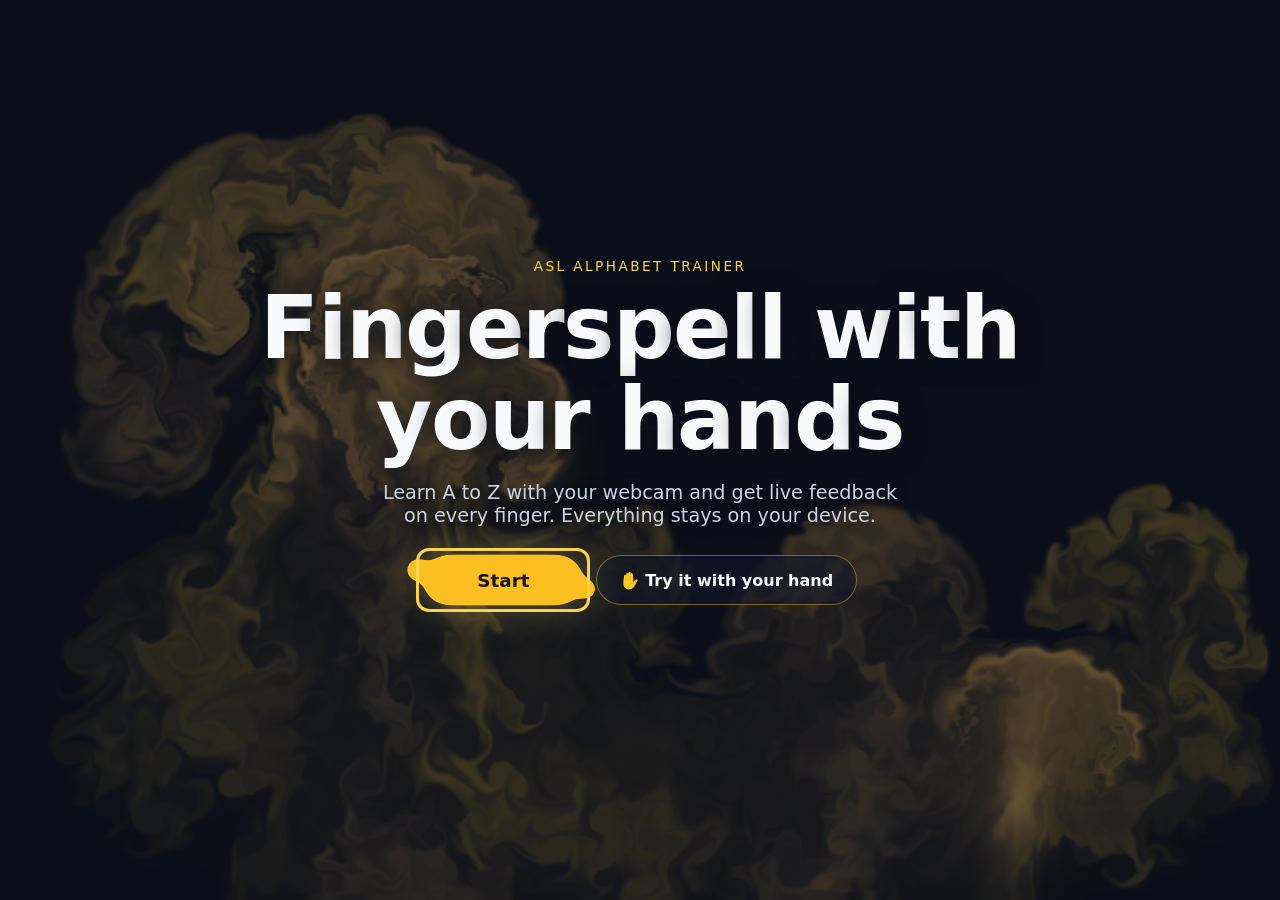
==== commit ad7f4940: "Add on-hand feedback: hold-charge ring, landed ring, ripples, framing cue New js/handfx.js draws sma" ====
--- a/index.html
+++ b/index.html
@@ -201,6 +201,9 @@
           <span>👆</span> Pick a letter above to start learning
         </div>
 
+        <!-- hand too near / too far (js/handfx.js FramingJudge) -->
+        <div class="framing-cue" id="framingCue" role="status" hidden></div>
+
         <!-- A→Z run: brief "next letter" bridge -->
         <div class="az-next" id="azNext" hidden></div>
 
--- a/css/style.css
+++ b/css/style.css
@@ -2316,6 +2316,21 @@
   transition: opacity 0.2s;
 }
 .hero-tip.thumb { border-color: var(--calm); border-radius: 2px; } /* shape twin: square = thumb */
+/* tiny live preview (bottom-right): which hand is tracked, so the stirring
+   reads as caused by you. Low alpha, never interactive. */
+.hero-cam {
+  position: absolute;
+  right: 16px;
+  bottom: 16px;
+  width: clamp(96px, 16vw, 168px);
+  aspect-ratio: 4 / 3;
+  object-fit: cover;
+  border-radius: 10px;
+  opacity: 0.38;
+  border: 1px solid rgba(251, 191, 36, 0.35);
+  pointer-events: none;
+}
+.hero-cam.mirrored { transform: scaleX(-1); }
 
 .hero-content {
   position: relative;
@@ -2413,3 +2428,22 @@
   .goo-blob { transition: none; }
   .hero-cta:hover .goo-blob { transform: none; }
 }
+
+/* ---- visual layer v2: on-hand feedback (js/handfx.js) ------------------- */
+/* hand too near / too far: a small text chip (the words carry it; a dashed
+   frame edge is the shape twin) — never over the middle of the camera */
+.framing-cue {
+  position: absolute;
+  left: 50%;
+  bottom: 0.9rem;
+  transform: translateX(-50%);
+  z-index: 7;
+  padding: 0.3rem 0.75rem;
+  border-radius: 999px;
+  background: rgba(15, 23, 42, 0.86);
+  border: 1.5px dashed var(--calm);
+  color: #e0f2fe;
+  font: 700 0.85rem system-ui, sans-serif;
+  pointer-events: none;
+  white-space: nowrap;
+}
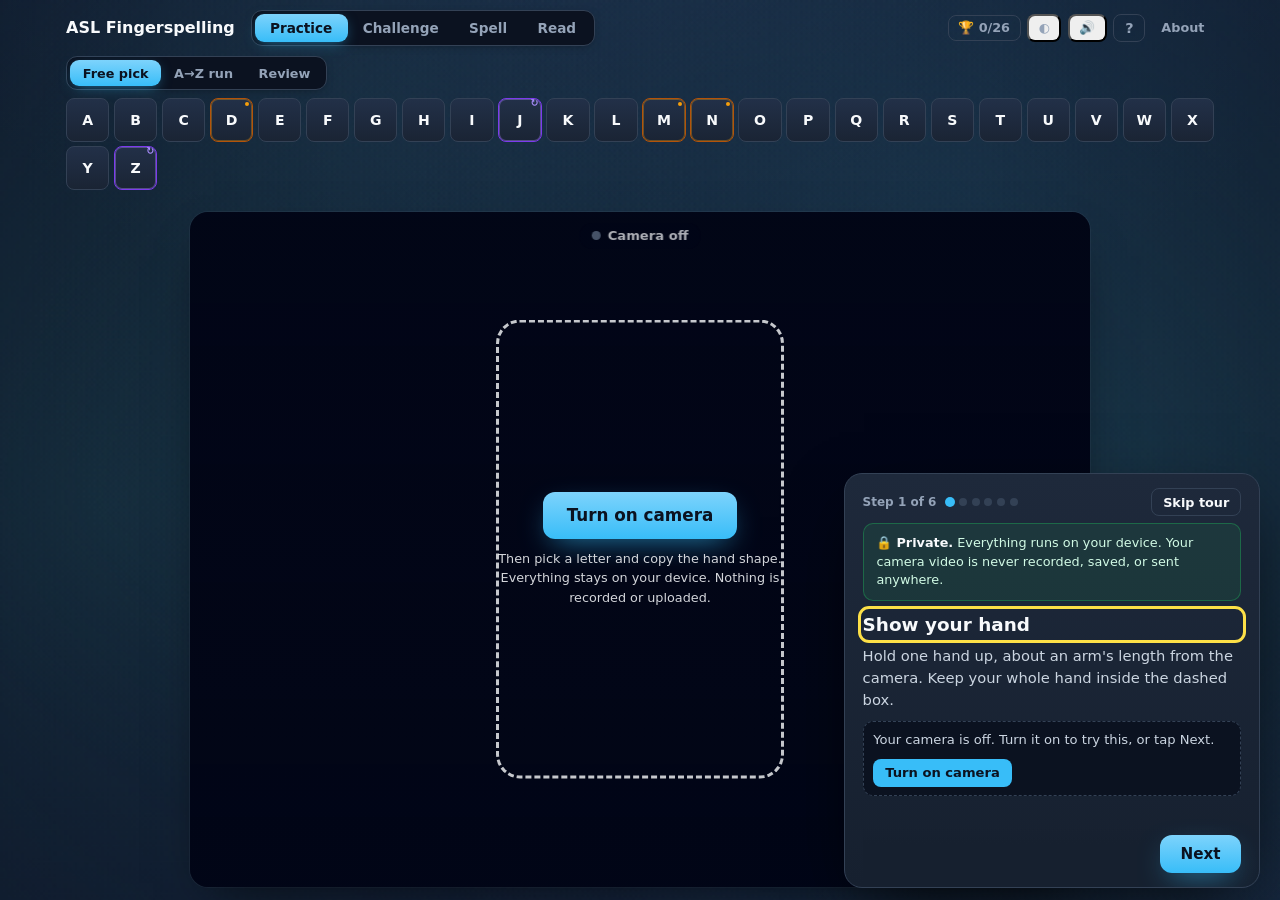
==== commit 0aa41bd0: "Tour never ends a run; SW update waits until idle; N easier (shared M/N fold line); M/N pair tip - L" ====
--- a/index.html
+++ b/index.html
@@ -67,8 +67,16 @@
       var hadController = !!navigator.serviceWorker.controller;
       navigator.serviceWorker.addEventListener("controllerchange", function () {
         if (!hadController || window.__aslReloadedForUpdate) return; // first install: nothing stale to replace
-        window.__aslReloadedForUpdate = true;
-        location.reload();
+        // never reload out from under someone mid-session (a Spell transcript
+        // or a Challenge run would be lost — LAB-056): main.js sets
+        // window.__aslBusy; wait until it says idle, checking every 2 s
+        (function applyWhenIdle() {
+          var busy = false;
+          try { busy = typeof window.__aslBusy === "function" && window.__aslBusy(); } catch (e) {}
+          if (busy) return setTimeout(applyWhenIdle, 2000);
+          window.__aslReloadedForUpdate = true;
+          location.reload();
+        })();
       });
       addEventListener("load", () =>
         navigator.serviceWorker.register("sw.js", { updateViaCache: "none" }).catch(() => {})
@@ -78,7 +86,7 @@
 </head>
 <body>
   <header class="topbar">
-    <h1><button class="logo-btn" id="logoBtn" type="button" title="Welcome screen" aria-label="ASL Fingerspelling — open the welcome screen">ASL Fingerspelling</button></h1>
+    <h1>ASL Fingerspelling</h1>
     <div class="mode" id="modeToggle" role="group" aria-label="Mode" hidden>
       <button class="mode-btn on" type="button" data-mode="practice" aria-pressed="true">Practice</button>
       <button class="mode-btn" type="button" data-mode="challenge" aria-pressed="false">Challenge</button>
@@ -89,7 +97,6 @@
       🏆 <span id="progressCount">0/26</span>
     </button>
     <button class="topbar-link contrast-btn" id="contrastBtn" type="button" aria-pressed="false" aria-label="Toggle high contrast" title="High contrast">◐</button>
-    <button class="topbar-link fx-btn" id="fxBtn" type="button" aria-label="Visual effects: Auto — tap to change" title="Visual effects"><span aria-hidden="true">✦</span> <span class="fx-val">Auto</span></button>
     <button class="topbar-link" id="muteBtn" type="button" aria-label="mute sound" title="sound">🔊</button>
     <button class="topbar-link tour-btn" id="tourBtn" type="button" aria-label="How it works — replay the tour" title="How it works">?</button>
     <a class="topbar-link" href="about.html">About</a>
@@ -200,9 +207,6 @@
         <div class="pick-hint" id="pickHint" hidden>
           <span>👆</span> Pick a letter above to start learning
         </div>
-
-        <!-- hand too near / too far (js/handfx.js FramingJudge) -->
-        <div class="framing-cue" id="framingCue" role="status" hidden></div>
 
         <!-- A→Z run: brief "next letter" bridge -->
         <div class="az-next" id="azNext" hidden></div>
@@ -430,28 +434,6 @@
 
   <div class="toast" id="toast" role="status" aria-live="polite"></div>
 
-  <!-- visual layer v2 (B2): landing / hero — js/hero.js. First visit (before
-       the tour) and the logo button. The fluid canvas is created on open and
-       disposed on close; reduced motion / Effects: Off get .hero-static. -->
-  <section class="hero" id="hero" hidden role="dialog" aria-modal="true" aria-labelledby="heroTitle" aria-describedby="heroSub">
-    <div class="hero-stage" aria-hidden="true"><div class="hero-tips"></div></div>
-    <div class="hero-content">
-      <p class="hero-kicker">ASL alphabet trainer</p>
-      <h2 class="hero-title" id="heroTitle">Fingerspell with your hands</h2>
-      <p class="hero-sub" id="heroSub">Learn A to Z with your webcam and get live feedback on every finger. Everything stays on your device.</p>
-      <div class="hero-actions">
-        <button class="hero-cta" id="heroStart" type="button">
-          <span class="hero-goo" aria-hidden="true"><span class="goo-body"></span><span class="goo-blob b1"></span><span class="goo-blob b2"></span></span>
-          <span class="hero-cta-label">Start</span>
-        </button>
-        <button class="hero-hand" id="heroHand" type="button">✋ Try it with your hand</button>
-      </div>
-      <p class="hero-handstatus" id="heroHandStatus" aria-live="polite"></p>
-    </div>
-    <svg class="hero-defs" width="0" height="0" aria-hidden="true" focusable="false">
-      <filter id="heroGoo"><feGaussianBlur in="SourceGraphic" stdDeviation="6" result="b" /><feColorMatrix in="b" mode="matrix" values="1 0 0 0 0  0 1 0 0 0  0 0 1 0 0  0 0 0 20 -9" /></filter>
-    </svg>
-  </section>
   <script type="module" src="js/main.js"></script>
 </body>
 </html>
--- a/css/style.css
+++ b/css/style.css
@@ -450,6 +450,29 @@
   pointer-events: none;
   transition: width 0.1s linear;
 }
+/* B3 liquid fill: the same bar, taller, with a turbulence-displaced "liquid"
+   top edge (an SVG feTurbulence mask, CSS/SVG only) that flows sideways.
+   The flow animation only runs while --hold > 0 matters visually (the bar
+   is 0 px wide otherwise, so nothing repaints). Static under reduced motion. */
+@supports (mask-image: url("data:image/svg+xml,")) or (-webkit-mask-image: url("data:image/svg+xml,")) {
+  .viewport::before {
+    height: 9px;
+    --liquid: url("data:image/svg+xml,%3Csvg xmlns='http://www.w3.org/2000/svg' width='120' height='9'%3E%3Cfilter id='t' x='0' y='0' width='1' height='1'%3E%3CfeTurbulence type='fractalNoise' baseFrequency='0.045 0.3' numOctaves='2' seed='4' stitchTiles='stitch'/%3E%3CfeDisplacementMap in='SourceGraphic' scale='7' yChannelSelector='G'/%3E%3C/filter%3E%3Crect x='-10' y='3' width='140' height='12' fill='%23000' filter='url(%23t)'/%3E%3C/svg%3E");
+    -webkit-mask-image: var(--liquid);
+    mask-image: var(--liquid);
+    -webkit-mask-size: 120px 9px;
+    mask-size: 120px 9px;
+    -webkit-mask-repeat: repeat-x;
+    mask-repeat: repeat-x;
+    box-shadow: none;
+    background: linear-gradient(180deg, #86efac, #22c55e 60%, #16a34a);
+    filter: drop-shadow(0 0 6px rgba(34, 197, 94, 0.75));
+    animation: liquid-flow 1.4s linear infinite;
+  }
+}
+@keyframes liquid-flow { from { -webkit-mask-position: 0 0; mask-position: 0 0; } to { -webkit-mask-position: 120px 0; mask-position: 120px 0; } }
+@media (prefers-reduced-motion: reduce) { .viewport::before { animation: none; } }
+:root[data-fx="off"] .viewport::before { animation: none; }
 /* gentle life before the camera is even on */
 .viewport[data-state="idle"] {
   animation: vp-idle-breathe 4.4s ease-in-out infinite;
@@ -2447,3 +2470,84 @@
   pointer-events: none;
   white-space: nowrap;
 }
+
+/* B3 ink bloom (js/inkbloom.js): quarter-res fluid inside the stage, under
+   the overlay canvas (skeleton + guide stay on top); fades out via opacity */
+.fx-inkbloom {
+  position: absolute;
+  inset: 0;
+  width: 100%;
+  height: 100%;
+  pointer-events: none;
+  opacity: 0;
+  transition: opacity 0.25s ease-out;
+}
+.fx-inkbloom.on { opacity: 0.9; transition-duration: 0.08s; }
+
+/* ---- visual layer v2 (B4): adaptive Challenge (js/challengefx.js) ------- */
+/* frame aura: 1-4 px on the cool -> electric -> gold ramp (one intensity
+   from combo, streak, word length, difficulty). Sits under the combo glow. */
+.ch-aura {
+  position: absolute;
+  inset: 0;
+  border-radius: inherit;
+  pointer-events: none;
+  z-index: 2;
+  box-shadow: inset 0 0 0 var(--aura-w, 1px) var(--aura-color, #38bdf8),
+    inset 0 0 calc(var(--aura-w, 1px) * 7) color-mix(in srgb, var(--aura-color, #38bdf8) 45%, transparent);
+  opacity: calc(0.45 + 0.4 * var(--fx-intensity, 0));
+  transition: box-shadow 0.4s ease, opacity 0.4s ease;
+}
+.ch-aura.hit { animation: aura-hit 0.45s ease-out; }
+@keyframes aura-hit { 0% { opacity: 1; filter: brightness(1.8); } 100% { filter: none; } }
+/* draining: the aura goes --drain magenta and pulses 0.6 -> 1.4 Hz as the
+   clock runs out (period set from JS, never faster than 3 Hz) */
+.ch-aura[data-drain="1"] {
+  --aura-color: var(--drain);
+  --aura-w: 4px;
+  opacity: 0.9;
+  animation: aura-drain var(--drain-period, 1.6s) ease-in-out infinite;
+}
+@keyframes aura-drain { 0%, 100% { opacity: 0.45; } 50% { opacity: 1; } }
+/* shape twin for draining: a notched stripe pattern on the timer */
+.timebar.notched i {
+  background: repeating-linear-gradient(135deg, #d946ef 0 8px, #f472b6 8px 12px, #0b1220 12px 14px);
+  background-size: auto;
+}
+/* kinetic banner: Hard is heavier/tighter; intensity adds a warm glow */
+.ch-banner[data-diff="hard"] { letter-spacing: -0.01em; transform: translate(-50%, -50%) scale(1.06); }
+.ch-banner { text-shadow: 0 6px 30px rgba(2, 6, 23, 0.8), 0 0 calc(var(--fx-intensity, 0) * 28px) rgba(255, 200, 97, calc(var(--fx-intensity, 0) * 0.55)); }
+.ch-banner { white-space: nowrap; } /* inline-block letters must not wrap a word */
+.ch-banner span { display: inline-block; position: relative; }
+.ch-banner span.pop { animation: letter-pop 0.45s cubic-bezier(0.2, 1.6, 0.4, 1); }
+@keyframes letter-pop { 0% { transform: scale(1); } 40% { transform: scale(1.28); } 100% { transform: scale(1); } }
+/* the landed letter drops a small amber ember that fades before the frame */
+.ch-banner span.pop::after {
+  content: "";
+  position: absolute;
+  left: 50%;
+  bottom: 0.05em;
+  width: 0.12em;
+  height: 0.12em;
+  margin-left: -0.06em;
+  border-radius: 50%;
+  background: var(--amber-400);
+  box-shadow: 0 0 10px 2px var(--amber-glow);
+  animation: ember-drop 0.6s ease-in forwards;
+}
+@keyframes ember-drop { 0% { opacity: 1; transform: translateY(0); } 100% { opacity: 0; transform: translateY(0.9em) scale(0.4); } }
+/* combo chip: gold shimmer at x4 */
+.ch-combo[data-mult="4"] {
+  background: linear-gradient(110deg, rgba(15, 23, 42, 0.85) 30%, rgba(255, 200, 97, 0.45) 50%, rgba(15, 23, 42, 0.85) 70%);
+  background-size: 250% 100%;
+  animation: combo-shimmer 1.8s linear infinite;
+  border-color: var(--fx-gold);
+  color: var(--fx-gold);
+}
+@keyframes combo-shimmer { from { background-position: 100% 0; } to { background-position: -150% 0; } }
+@media (prefers-reduced-motion: reduce) {
+  .ch-aura, .ch-aura.hit, .ch-aura[data-drain="1"], .ch-banner span.pop, .ch-combo[data-mult="4"] { animation: none; }
+  .ch-banner span.pop::after { display: none; }
+}
+:root[data-fx="off"] .ch-aura, :root[data-fx="off"] .ch-banner span.pop, :root[data-fx="off"] .ch-combo[data-mult="4"] { animation: none; }
+:root[data-fx="off"] .ch-aura[data-drain="1"] { animation: none; opacity: 0.9; }
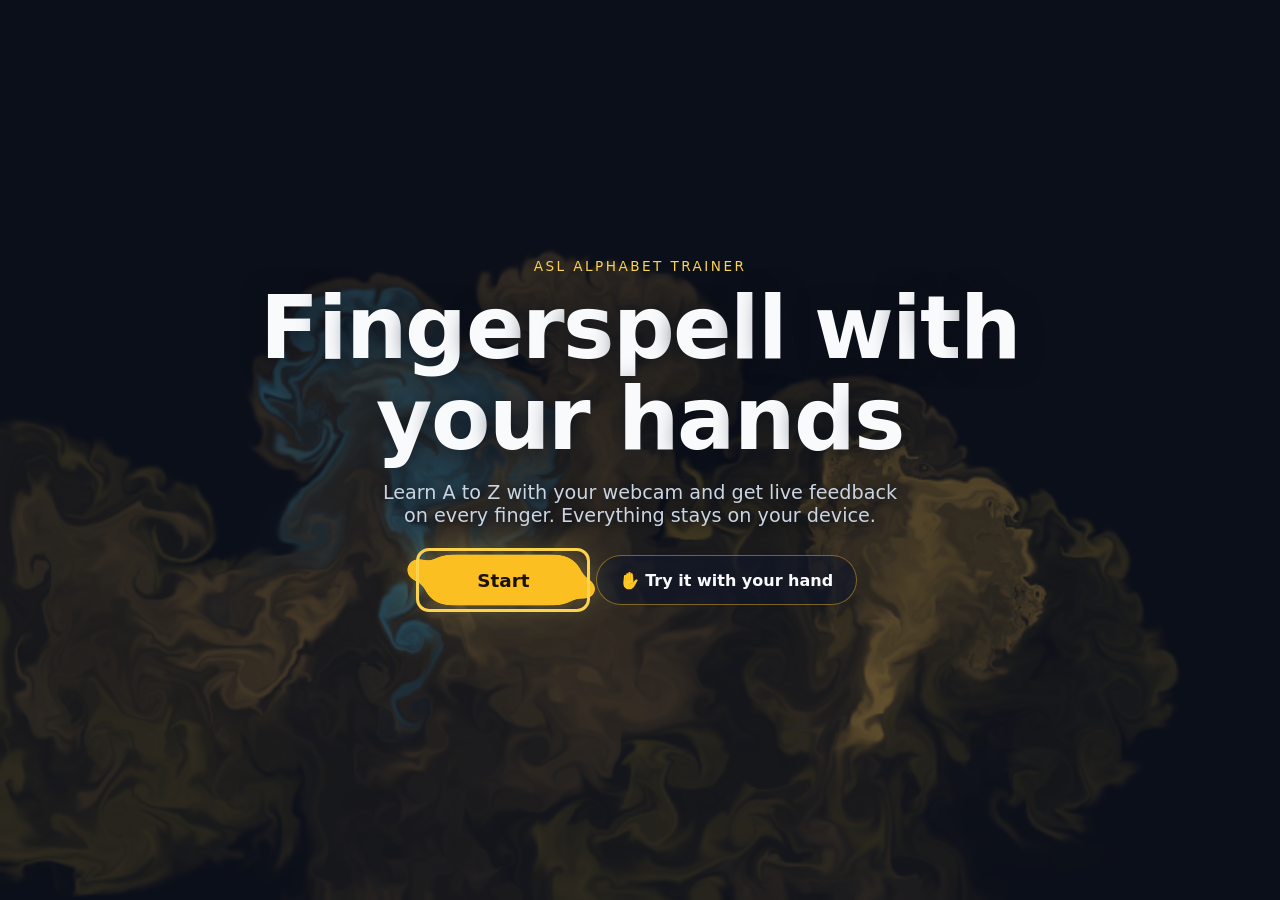
==== commit 564160d6: "Merge branch 'main' into shadow-visual" ====
--- a/index.html
+++ b/index.html
@@ -86,7 +86,7 @@
 </head>
 <body>
   <header class="topbar">
-    <h1>ASL Fingerspelling</h1>
+    <h1><button class="logo-btn" id="logoBtn" type="button" title="Welcome screen" aria-label="ASL Fingerspelling — open the welcome screen">ASL Fingerspelling</button></h1>
     <div class="mode" id="modeToggle" role="group" aria-label="Mode" hidden>
       <button class="mode-btn on" type="button" data-mode="practice" aria-pressed="true">Practice</button>
       <button class="mode-btn" type="button" data-mode="challenge" aria-pressed="false">Challenge</button>
@@ -97,6 +97,7 @@
       🏆 <span id="progressCount">0/26</span>
     </button>
     <button class="topbar-link contrast-btn" id="contrastBtn" type="button" aria-pressed="false" aria-label="Toggle high contrast" title="High contrast">◐</button>
+    <button class="topbar-link fx-btn" id="fxBtn" type="button" aria-label="Visual effects: Auto — tap to change" title="Visual effects"><span aria-hidden="true">✦</span> <span class="fx-val">Auto</span></button>
     <button class="topbar-link" id="muteBtn" type="button" aria-label="mute sound" title="sound">🔊</button>
     <button class="topbar-link tour-btn" id="tourBtn" type="button" aria-label="How it works — replay the tour" title="How it works">?</button>
     <a class="topbar-link" href="about.html">About</a>
@@ -207,6 +208,9 @@
         <div class="pick-hint" id="pickHint" hidden>
           <span>👆</span> Pick a letter above to start learning
         </div>
+
+        <!-- hand too near / too far (js/handfx.js FramingJudge) -->
+        <div class="framing-cue" id="framingCue" role="status" hidden></div>
 
         <!-- A→Z run: brief "next letter" bridge -->
         <div class="az-next" id="azNext" hidden></div>
@@ -434,6 +438,28 @@
 
   <div class="toast" id="toast" role="status" aria-live="polite"></div>
 
+  <!-- visual layer v2 (B2): landing / hero — js/hero.js. First visit (before
+       the tour) and the logo button. The fluid canvas is created on open and
+       disposed on close; reduced motion / Effects: Off get .hero-static. -->
+  <section class="hero" id="hero" hidden role="dialog" aria-modal="true" aria-labelledby="heroTitle" aria-describedby="heroSub">
+    <div class="hero-stage" aria-hidden="true"><div class="hero-tips"></div></div>
+    <div class="hero-content">
+      <p class="hero-kicker">ASL alphabet trainer</p>
+      <h2 class="hero-title" id="heroTitle">Fingerspell with your hands</h2>
+      <p class="hero-sub" id="heroSub">Learn A to Z with your webcam and get live feedback on every finger. Everything stays on your device.</p>
+      <div class="hero-actions">
+        <button class="hero-cta" id="heroStart" type="button">
+          <span class="hero-goo" aria-hidden="true"><span class="goo-body"></span><span class="goo-blob b1"></span><span class="goo-blob b2"></span></span>
+          <span class="hero-cta-label">Start</span>
+        </button>
+        <button class="hero-hand" id="heroHand" type="button">✋ Try it with your hand</button>
+      </div>
+      <p class="hero-handstatus" id="heroHandStatus" aria-live="polite"></p>
+    </div>
+    <svg class="hero-defs" width="0" height="0" aria-hidden="true" focusable="false">
+      <filter id="heroGoo"><feGaussianBlur in="SourceGraphic" stdDeviation="6" result="b" /><feColorMatrix in="b" mode="matrix" values="1 0 0 0 0  0 1 0 0 0  0 0 1 0 0  0 0 0 20 -9" /></filter>
+    </svg>
+  </section>
   <script type="module" src="js/main.js"></script>
 </body>
 </html>
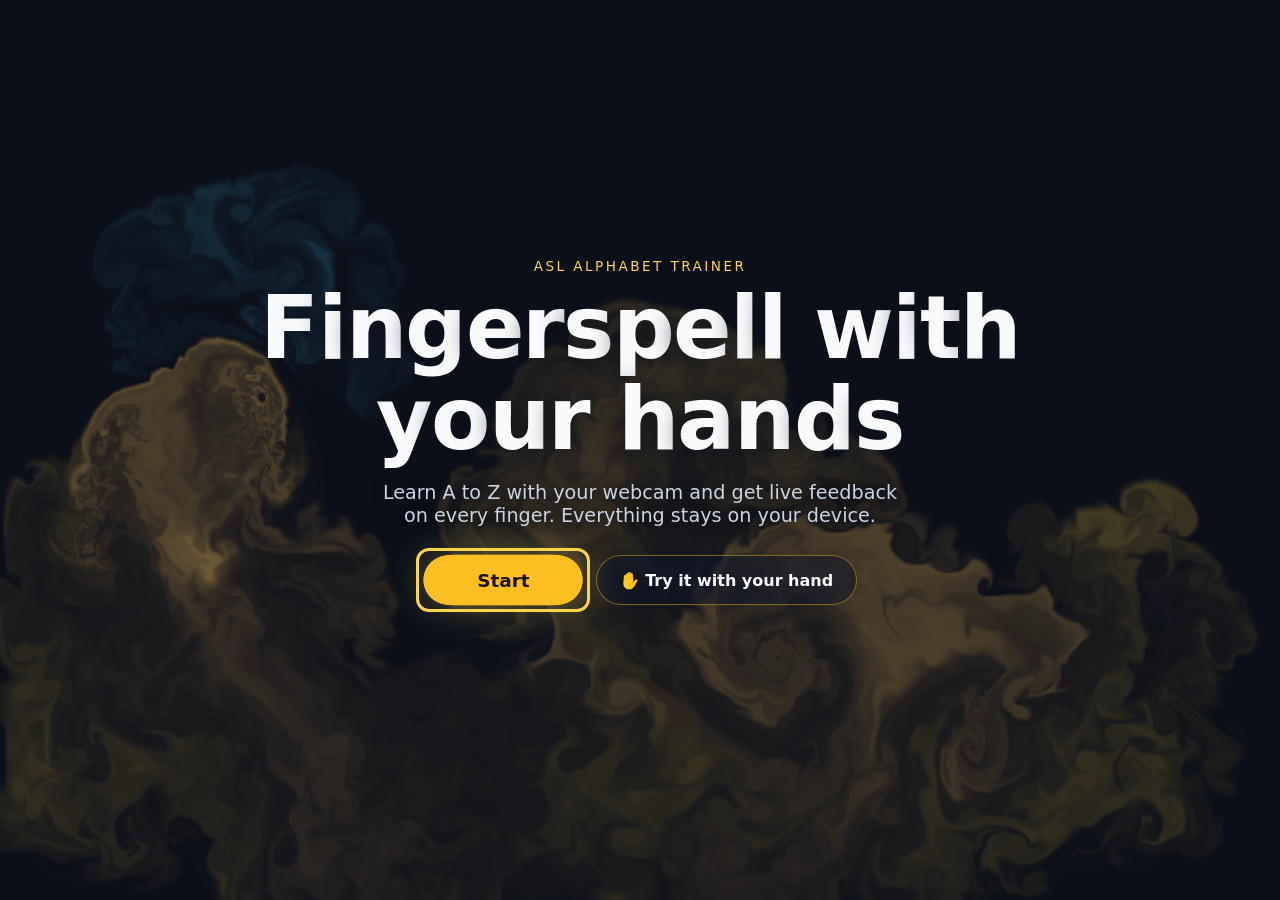
==== commit a2ed1f8e: "Home button: back to the welcome screen, then the intro tour Owner: 'add a way to go back to the sta" ====
--- a/index.html
+++ b/index.html
@@ -93,6 +93,7 @@
       <button class="mode-btn" type="button" data-mode="spell" aria-pressed="false">Spell</button>
       <button class="mode-btn" type="button" data-mode="read" aria-pressed="false">Read</button>
     </div>
+    <button class="topbar-link home-btn" id="homeBtn" type="button" aria-label="Home — back to the welcome screen and intro" title="Welcome screen + intro"><span aria-hidden="true">⌂</span> Home</button>
     <button class="topbar-link progress-btn" id="progressBtn" type="button" aria-label="View your practice progress">
       🏆 <span id="progressCount">0/26</span>
     </button>
--- a/css/style.css
+++ b/css/style.css
@@ -2429,8 +2429,10 @@
 .goo-blob { width: 26px; height: 26px; top: 50%; margin-top: -13px; transition: transform 0.45s cubic-bezier(0.3, 1.6, 0.5, 1); }
 .goo-blob.b1 { left: 8px; }
 .goo-blob.b2 { right: 8px; }
-.hero-cta:hover .goo-blob.b1, .hero-cta:focus-visible .goo-blob.b1 { transform: translate(-26px, -10px) scale(0.9); }
-.hero-cta:hover .goo-blob.b2, .hero-cta:focus-visible .goo-blob.b2 { transform: translate(24px, 9px) scale(0.8); }
+/* hover only: the hero focuses Start on open, and a goo pose on focus made
+   the resting button look lopsided (keyboard focus keeps the outline) */
+.hero-cta:hover .goo-blob.b1 { transform: translate(-26px, -10px) scale(0.9); }
+.hero-cta:hover .goo-blob.b2 { transform: translate(24px, 9px) scale(0.8); }
 .hero-cta:focus-visible { outline: 3px solid var(--amber-300); outline-offset: 4px; }
 .hero-cta-label { position: relative; }
 .hero-hand {
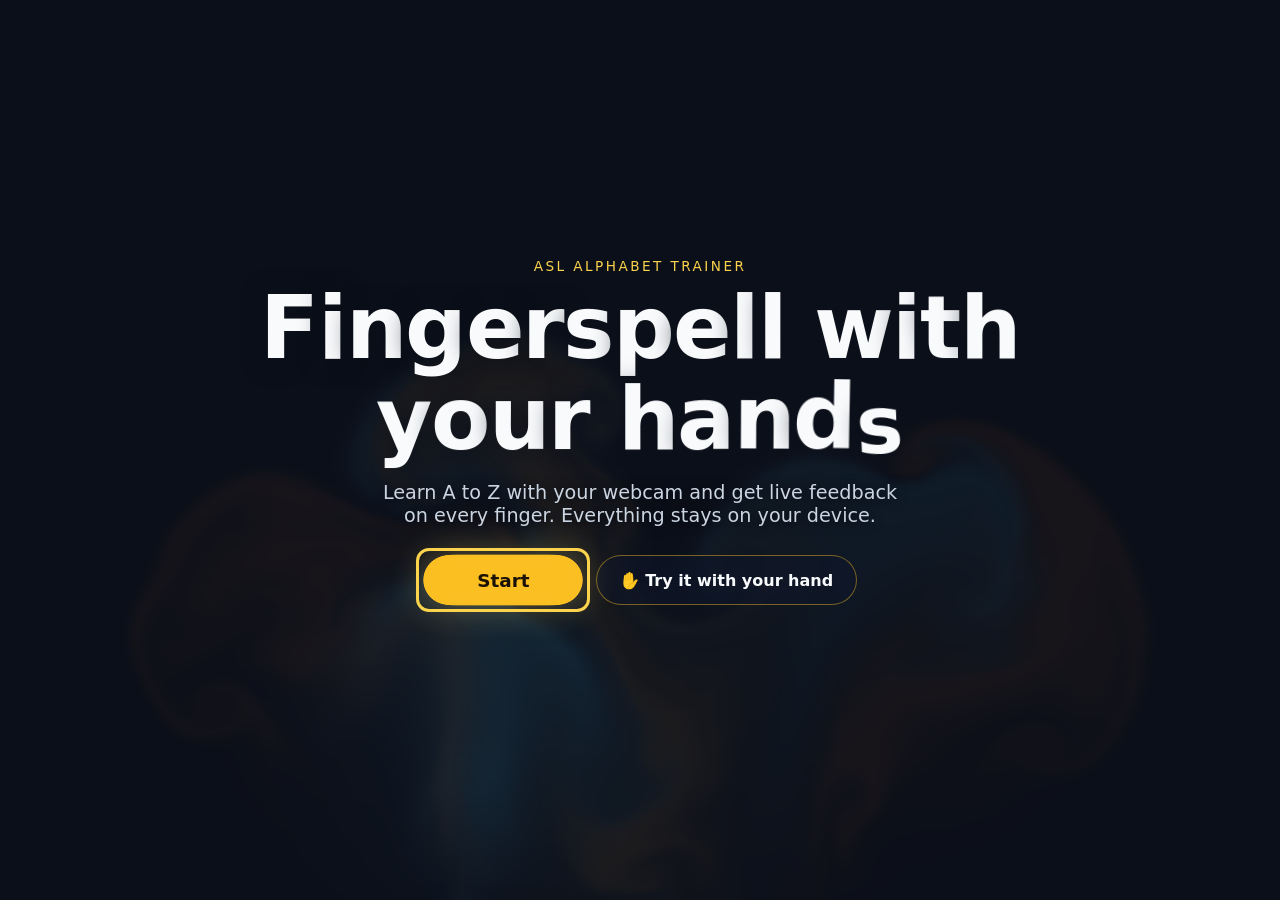
==== commit 276c5881: "Spell: circle lock is the default input (ring per letter + word window) main.js feeds js/spellgate.j" ====
--- a/index.html
+++ b/index.html
@@ -300,7 +300,7 @@
       <div class="sp-top">
         <div class="sp-live">
           <span class="sp-ring" id="spRing" style="--p:0"><b id="spPending">–</b></span>
-          <span class="sp-hint" id="spHint">Spell a word (shown dashed) — pause a second and it's saved. Swipe to scrap it.</span>
+          <span class="sp-hint" id="spHint">Hold a letter until the ring fills</span>
         </div>
         <output class="sp-text" id="spText" aria-live="polite"></output>
         <div class="sp-decoded" id="spDecodedRow" hidden>
@@ -344,11 +344,11 @@
         <div class="g-list">
           <div class="g-row">
             <span class="g-anim g-hold" aria-hidden="true"><span class="g-ring"></span><span class="h">✋</span></span>
-            <span id="gHoldText"><b>Add a letter</b> — form the handshape and <b>hold it still</b> until the ring fills (about half a second).</span>
+            <span id="gHoldText"><b>Add a letter</b> — form the handshape and <b>hold it</b> until the ring around your hand fills (about ⅔ of a second). Nothing enters without a full ring.</span>
           </div>
           <div class="g-row">
             <span class="g-anim g-space" aria-hidden="true"><span class="h">🖐️</span><span class="g-gap">_</span></span>
-            <span><b>Finish a word</b> — <b>pause</b> about a second and the dashed word drops into the line. Or tap <b>Space</b>.</span>
+            <span><b>Finish a word</b> — after each letter a <b>thin outer ring</b> runs down (about 2 seconds). Sign the next letter before it's gone and it joins the word; let it run out and the word is saved with a space. Or tap <b>Space</b>.</span>
           </div>
           <div class="g-row">
             <span class="g-anim g-delete" aria-hidden="true"><span class="g-track"></span><span class="h">🖐️</span></span>
@@ -369,12 +369,12 @@
       <details class="sp-fold" id="spHelp">
         <summary>How to spell</summary>
         <ul class="sp-steps">
-          <li id="spStep1"><b>Spell a word</b> — form each letter and hold it briefly. Letters build up as a <b>dashed word</b> — that's a draft, not saved yet.</li>
-          <li id="spStep2"><b>Next letter</b> — just change handshape; no pause needed. Hold each one still for a beat so it's read cleanly.</li>
-          <li><b>Same letter twice</b> (the L's in HELLO) — lower the hand or bounce it, then make it again.</li>
-          <li><b>Save the word</b> — pause about a second and the dashed word drops into the line. Or tap <b>Space</b>.</li>
+          <li id="spStep1"><b>Spell a word</b> — hold each letter until its ring fills. Letters build up as a <b>dashed word</b> — that's a draft, not saved yet.</li>
+          <li id="spStep2"><b>Next letter</b> — change handshape while the thin outer ring is still running and it joins the word (H, then I = HI). Let the thin ring run out and the word is saved with a space.</li>
+          <li><b>Same letter twice</b> (the L's in HELLO) — holding a letter never repeats it. Bounce it sideways, open your hand, or lower it, then hold it again for a new ring.</li>
+          <li><b>Save the word</b> — pause until the thin outer ring runs out (about 2 seconds) and the dashed word drops into the line with a space. Or tap <b>Space</b>.</li>
           <li><b>Got a junk letter?</b> — no need to be precise: <b>swipe</b> to scrap the whole dashed word and respell it, or tap <b>⌫</b> for one letter.</li>
-          <li><b>J and Z</b> — draw the stroke in the air, the same as in Practice.</li>
+          <li><b>J and Z</b> — draw the stroke in the air, the same as in Practice. They enter when the stroke is done (no ring); a J started from a held I replaces that I.</li>
           <li><b>Clear</b> — button only; wipes everything.</li>
         </ul>
       </details>
--- a/css/style.css
+++ b/css/style.css
@@ -2269,7 +2269,32 @@
   content: ""; position: absolute; top: 8%; bottom: 8%; left: 50%; width: 0;
   border-left: 2px dashed rgba(226, 232, 240, 0.25); pointer-events: none;
 }
-@media (prefers-reduced-motion: reduce) { .vs-p.won { animation: none; } }
+/* Take turns: the same centre line + the waiting player's half shaded, so
+   each player knows which side is "theirs" (only the current side counts) */
+.viewport[data-play="turns"] .stage::after {
+  content: ""; position: absolute; top: 8%; bottom: 8%; left: 50%; width: 0;
+  border-left: 2px dashed rgba(226, 232, 240, 0.25); pointer-events: none;
+}
+.viewport[data-play="turns"][data-turn="0"] .hud::before,
+.viewport[data-play="turns"][data-turn="1"] .hud::before {
+  content: ""; position: absolute; top: 0; bottom: 0; width: 50%;
+  background: rgba(2, 6, 23, 0.45); pointer-events: none;
+}
+.viewport[data-play="turns"][data-turn="0"] .hud::before { right: 0; }
+.viewport[data-play="turns"][data-turn="1"] .hud::before { left: 0; }
+/* each player's own word progress (Race + the current player in Take turns) */
+.vs-word { display: flex; gap: 0.15em; margin-top: 0.2rem; font: 900 1.15rem system-ui, sans-serif; letter-spacing: 0.02em; }
+.vs-p.p2 .vs-word { justify-content: flex-end; }
+.vs-word i { font-style: normal; min-width: 1.05em; text-align: center; padding: 0 0.1em; border-radius: 0.25em; color: rgba(226, 232, 240, 0.45); border: 2px solid transparent; }
+.vs-word i.done { color: #0b1220; background: currentColor; }
+.vs-p.p1 .vs-word i.done { background: #38bdf8; }
+.vs-p.p2 .vs-word i.done { background: #fb923c; }
+.vs-word i.done::after { content: "✓"; font-size: 0.55em; vertical-align: super; margin-left: 0.05em; }
+.vs-word i.now { color: #f8fafc; border-color: currentColor; }
+.vs-p.p1 .vs-word i.now { border-color: #38bdf8; }
+.vs-p.p2 .vs-word i.now { border-color: #fb923c; }
+.vs-p.hit { animation: badge-pop 0.45s ease-out; }
+@media (prefers-reduced-motion: reduce) { .vs-p.won, .vs-p.hit { animation: none; } }
 
 /* ---- visual layer v2: effects budget (js/fxquality.js) ------------------ */
 .fx-btn .fx-val { font-size: 0.78em; }
@@ -2338,22 +2363,10 @@
   opacity: 0;
   transition: opacity 0.2s;
 }
-.hero-tip.thumb { border-color: var(--calm); border-radius: 2px; } /* shape twin: square = thumb */
-/* tiny live preview (bottom-right): which hand is tracked, so the stirring
-   reads as caused by you. Low alpha, never interactive. */
-.hero-cam {
-  position: absolute;
-  right: 16px;
-  bottom: 16px;
-  width: clamp(96px, 16vw, 168px);
-  aspect-ratio: 4 / 3;
-  object-fit: cover;
-  border-radius: 10px;
-  opacity: 0.38;
-  border: 1px solid rgba(251, 191, 36, 0.35);
-  pointer-events: none;
-}
-.hero-cam.mirrored { transform: scaleX(-1); }
+/* two-hand ink: round orange dots = the orange hand, square blue = the blue hand */
+.hero-tip.ink-orange { border-color: #fb923c; }
+.hero-tip.ink-blue { border-color: var(--calm); border-radius: 2px; }
+
 
 .hero-content {
   position: relative;
@@ -2388,8 +2401,12 @@
   opacity: 0;
   transform: translate(-50%, -50%);
   pointer-events: none;
-  filter: drop-shadow(0 0 10px var(--amber-glow));
-}
+  filter: drop-shadow(0 0 8px rgba(0, 0, 0, 0.6));
+}
+/* hover / tap a title letter to see its fingerspelled handshape again */
+.hk-l.hk-peek .hk-shape { opacity: 1 !important; transform: translate(-50%, -50%) scale(1) !important; transition: opacity 0.25s, transform 0.25s; z-index: 1; }
+.hk-l.hk-peek .hk-g { opacity: 0 !important; transition: opacity 0.2s; }
+.hk-l { cursor: default; }
 .hero-sub {
   margin: 1rem auto 0;
   max-width: 34rem;
@@ -2553,3 +2570,47 @@
 }
 :root[data-fx="off"] .ch-aura, :root[data-fx="off"] .ch-banner span.pop, :root[data-fx="off"] .ch-combo[data-mult="4"] { animation: none; }
 :root[data-fx="off"] .ch-aura[data-drain="1"] { animation: none; opacity: 0.9; }
+
+/* reward letter tile (js/glyphfx.js): a solid, readable "you signed A" beside
+   the hand — replaced the particle glyph the owner found "like braille" */
+.fx-letter-tile {
+  position: fixed;
+  z-index: 60;
+  display: grid;
+  place-items: center;
+  align-content: center;
+  gap: 0.02em;
+  border-radius: 22%;
+  background: var(--amber-400, #fbbf24);
+  color: var(--amber-ink, #1a1204);
+  box-shadow: 0 10px 28px -10px rgba(0, 0, 0, 0.6), 0 0 0 3px rgba(251, 191, 36, 0.25);
+  pointer-events: none;
+  opacity: 0;
+  font-family: system-ui, sans-serif;
+  line-height: 1;
+}
+.fx-letter-tile b { font-weight: 900; }
+.fx-letter-tile span { font-size: 0.2em; font-weight: 800; letter-spacing: 0.08em; text-transform: uppercase; opacity: 0.75; }
+.fx-letter-tile.mastery { background: var(--gold, #ffc861); box-shadow: 0 10px 28px -10px rgba(0, 0, 0, 0.6), 0 0 0 3px #fff8e1; }
+
+/* Spell circle lock (js/spellgate.js): the panel twin of the on-hand rings.
+   --p = the letter's confirm ring (existing conic fill); --w = the word
+   window, a thin ring just outside that runs down; .landed = the amber
+   confirm flash (same hue as the on-hand "landed" ring). */
+.sp-ring { position: relative; --w: 0; }
+.sp-ring::before {
+  content: "";
+  position: absolute;
+  inset: -5px;
+  border-radius: 50%;
+  background: conic-gradient(rgba(248, 250, 252, 0.55) calc(var(--w) * 360deg), transparent 0);
+  -webkit-mask: radial-gradient(closest-side, transparent calc(100% - 2px), #000 calc(100% - 1.5px));
+  mask: radial-gradient(closest-side, transparent calc(100% - 2px), #000 calc(100% - 1.5px));
+  pointer-events: none;
+}
+.sp-ring.landed {
+  background:
+    radial-gradient(closest-side, #0b1220 79%, transparent 80% 100%),
+    conic-gradient(var(--amber-400, #fbbf24) 360deg, transparent 0);
+}
+.speller:not(.fluid) .sp-hint { color: var(--fg); opacity: 0.85; }
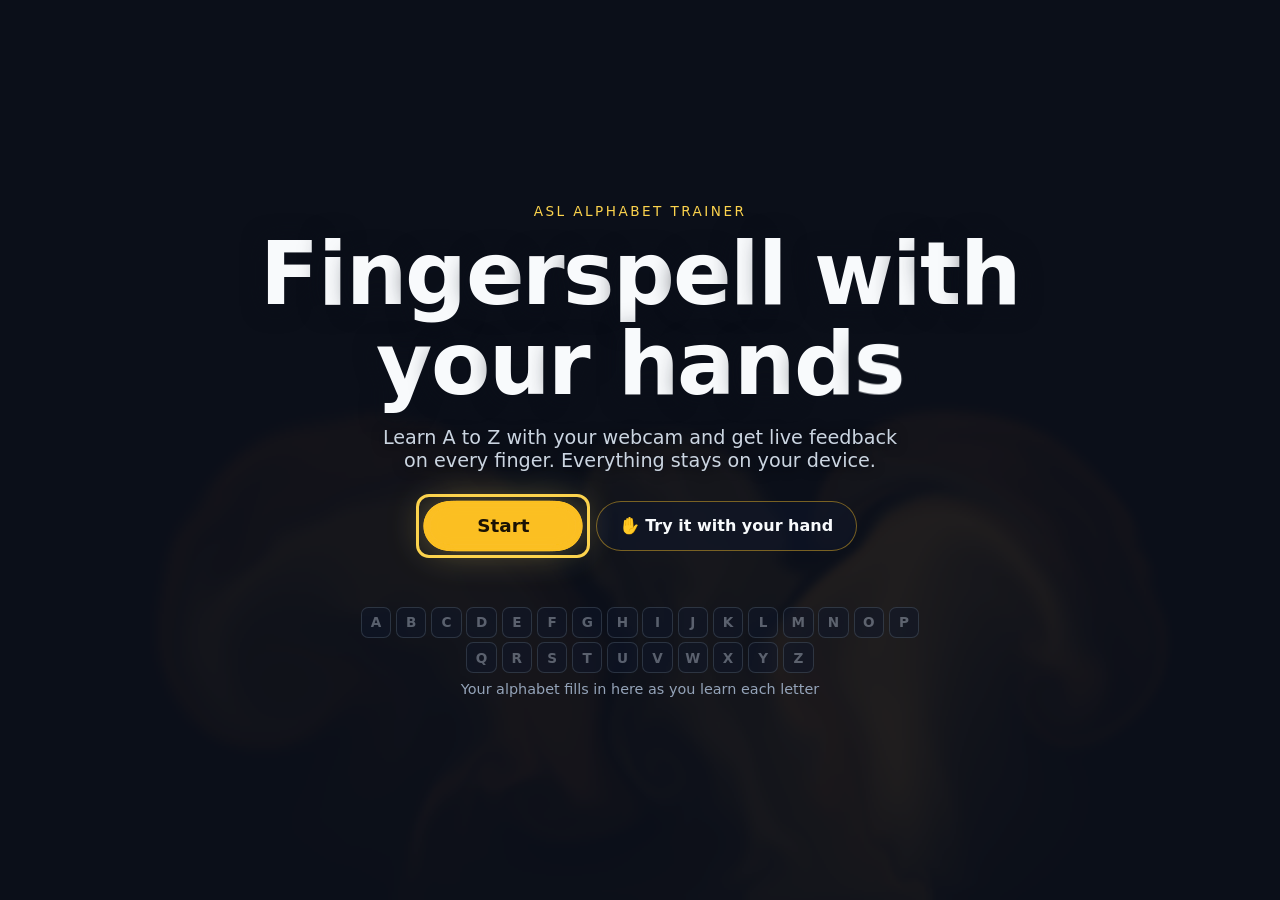
==== commit 4dd01ab2: "Achievements, records and unlockable Home ink themes Owner: achievements that show on the Home page," ====
--- a/index.html
+++ b/index.html
@@ -410,13 +410,29 @@
         <h2>Your progress</h2>
         <button class="icon-btn" id="progressClose" type="button" aria-label="close">✕</button>
       </div>
-      <p class="progress-streak" id="progressStreak"></p>
-      <div class="progress-grid" id="progressGrid" role="group" aria-label="Letter mastery"></div>
-      <p class="progress-legend">
-        <span class="pg-dot pg-mastered" aria-hidden="true"></span> mastered
-        <span class="pg-dot pg-started" aria-hidden="true"></span> practicing
-        <span class="pg-dot pg-none" aria-hidden="true"></span> not started yet
-      </p>
+      <div class="pg-tabs" id="pgTabs" role="tablist" aria-label="Progress sections">
+        <button type="button" role="tab" data-tab="letters" aria-selected="true">Letters</button>
+        <button type="button" role="tab" data-tab="ach" aria-selected="false">Achievements <span id="pgAchCount"></span></button>
+        <button type="button" role="tab" data-tab="records" aria-selected="false">Records</button>
+      </div>
+      <section class="pg-pane" data-pane="letters">
+        <p class="progress-streak" id="progressStreak"></p>
+        <div class="progress-grid" id="progressGrid" role="group" aria-label="Letter mastery"></div>
+        <p class="progress-legend">
+          <span class="pg-dot pg-mastered" aria-hidden="true"></span> mastered
+          <span class="pg-dot pg-started" aria-hidden="true"></span> practicing
+          <span class="pg-dot pg-none" aria-hidden="true"></span> not started yet
+        </p>
+      </section>
+      <section class="pg-pane" data-pane="ach" hidden>
+        <p class="pg-sub">Home ink colour — unlock more with achievements</p>
+        <div class="pg-themes" id="pgThemes" role="radiogroup" aria-label="Home ink colour"></div>
+        <div class="pg-ach" id="pgAch"></div>
+      </section>
+      <section class="pg-pane" data-pane="records" hidden>
+        <dl class="pg-records" id="pgRecords"></dl>
+        <button type="button" class="pg-board-btn" id="pgBoardBtn">🏆 Challenge leaderboards</button>
+      </section>
     </div>
   </div>
 
@@ -438,6 +454,8 @@
   </div>
 
   <div class="toast" id="toast" role="status" aria-live="polite"></div>
+  <!-- achievement unlocked card (the toast above carries the words for screen readers) -->
+  <div class="ach-card" id="achCard" aria-hidden="true" hidden></div>
 
   <!-- visual layer v2 (B2): landing / hero — js/hero.js. First visit (before
        the tour) and the logo button. The fluid canvas is created on open and
@@ -456,6 +474,10 @@
         <button class="hero-hand" id="heroHand" type="button">✋ Try it with your hand</button>
       </div>
       <p class="hero-handstatus" id="heroHandStatus" aria-live="polite"></p>
+        <!-- your alphabet so far (js/hero.js getProgress): learned / mastered -->
+        <div class="hero-wall" id="heroWall" aria-label="Your alphabet so far"></div>
+        <p class="hero-wall-cap" id="heroWallCap"></p>
+        <p class="hero-unlock" id="heroUnlock" hidden></p>
     </div>
     <svg class="hero-defs" width="0" height="0" aria-hidden="true" focusable="false">
       <filter id="heroGoo"><feGaussianBlur in="SourceGraphic" stdDeviation="6" result="b" /><feColorMatrix in="b" mode="matrix" values="1 0 0 0 0  0 1 0 0 0  0 0 1 0 0  0 0 0 20 -9" /></filter>
--- a/css/style.css
+++ b/css/style.css
@@ -466,9 +466,11 @@
     mask-repeat: repeat-x;
     box-shadow: none;
     background: linear-gradient(180deg, #86efac, #22c55e 60%, #16a34a);
-    filter: drop-shadow(0 0 6px rgba(34, 197, 94, 0.75));
-    animation: liquid-flow 1.4s linear infinite;
   }
+  /* perf (owner: lag spikes): the flow only runs while a hold is filling —
+     it used to animate mask-position (main-thread paint) forever, and a
+     drop-shadow filter re-rendered with it */
+  .viewport.holding::before { animation: liquid-flow 1.4s linear infinite; }
 }
 @keyframes liquid-flow { from { -webkit-mask-position: 0 0; mask-position: 0 0; } to { -webkit-mask-position: 120px 0; mask-position: 120px 0; } }
 @media (prefers-reduced-motion: reduce) { .viewport::before { animation: none; } }
@@ -500,9 +502,8 @@
 .viewport[data-match="correct"] {
   box-shadow: inset 0 0 0 6px var(--correct), 0 0 55px 0 rgba(34, 197, 94, 0.6);
 }
-.viewport.celebrate {
-  animation: pop-scale 0.5s cubic-bezier(0.2, 1.6, 0.4, 1);
-}
+/* (the whole-viewport pop-scale was dropped for performance: scaling the
+   camera frame re-rasterised it and every backdrop-blurred pill on it) */
 .viewport.celebrate::after {
   content: "";
   position: absolute;
@@ -1101,8 +1102,8 @@
   animation: meter-shimmer 1.1s ease-in-out infinite;
 }
 @keyframes meter-shimmer {
-  0%, 100% { filter: brightness(1); }
-  50% { filter: brightness(1.35); }
+  0%, 100% { opacity: 1; }
+  50% { opacity: 0.8; }
 }
 .meter-label {
   font-size: 0.85rem; font-weight: 800; letter-spacing: 0.01em; color: var(--muted);
@@ -2202,7 +2203,7 @@
 .combo-glow[data-level="2"] { opacity: 1; box-shadow: inset 0 0 0 4px rgba(253, 224, 71, 0.6), inset 0 0 38px rgba(253, 224, 71, 0.4); }
 .combo-glow[data-level="3"] { opacity: 1; box-shadow: inset 0 0 0 5px rgba(244, 114, 182, 0.65), inset 0 0 50px rgba(253, 224, 71, 0.45); }
 .combo-glow[data-level="2"], .combo-glow[data-level="3"] { animation: combo-breathe 1.6s ease-in-out infinite; }
-@keyframes combo-breathe { 0%, 100% { filter: brightness(1); } 50% { filter: brightness(1.45); } }
+@keyframes combo-breathe { 0%, 100% { opacity: 1; } 50% { opacity: 0.7; } } /* opacity: compositor-only (was a filter) */
 
 /* A->Z finale: the letter chips light up in a wave (staggered via --i) */
 .chips.finale > * { animation: chip-wave 0.9s ease-out both; animation-delay: calc(var(--i, 0) * 40ms); }
@@ -2501,7 +2502,7 @@
   opacity: 0;
   transition: opacity 0.25s ease-out;
 }
-.fx-inkbloom.on { opacity: 0.9; transition-duration: 0.08s; }
+.fx-inkbloom.on { opacity: 0.75; transition-duration: 0.08s; } /* toned down (was 0.9) */
 
 /* ---- visual layer v2 (B4): adaptive Challenge (js/challengefx.js) ------- */
 /* frame aura: 1-4 px on the cool -> electric -> gold ramp (one intensity
@@ -2614,3 +2615,80 @@
     conic-gradient(var(--amber-400, #fbbf24) 360deg, transparent 0);
 }
 .speller:not(.fluid) .sp-hint { color: var(--fg); opacity: 0.85; }
+
+/* ---- achievements (js/achievements.js) --------------------------------- */
+/* progress panel tabs: Letters · Achievements · Records */
+.pg-tabs { display: flex; gap: 0.3rem; margin: 0.2rem 0 0.8rem; flex-wrap: wrap; }
+.pg-tabs button {
+  flex: 1 1 auto; min-height: 44px; padding: 0.45rem 0.8rem; border-radius: 999px;
+  border: 1px solid var(--line); background: transparent; color: var(--muted);
+  font: 700 0.9rem system-ui, sans-serif; cursor: pointer;
+}
+.pg-tabs button[aria-selected="true"] { background: var(--amber-400, #fbbf24); color: var(--amber-ink, #1a1204); border-color: transparent; }
+.pg-pane { max-height: min(60svh, 34rem); overflow-y: auto; }
+.pg-sub { margin: 0 0 0.4rem; font-size: 0.85rem; color: var(--muted); }
+.pg-themes { display: flex; flex-wrap: wrap; gap: 0.4rem; margin-bottom: 0.9rem; }
+.pg-themes button {
+  display: inline-flex; align-items: center; gap: 0.4rem; min-height: 44px; padding: 0.35rem 0.8rem;
+  border-radius: 999px; border: 2px solid var(--line); background: #0b1220; color: var(--fg);
+  font: 700 0.85rem system-ui, sans-serif; cursor: pointer;
+}
+.pg-themes button i { width: 1.1rem; height: 1.1rem; border-radius: 50%; background: linear-gradient(135deg, var(--sw), var(--sw2)); }
+.pg-themes button[aria-checked="true"] { border-color: var(--sw); box-shadow: 0 0 0 2px rgba(0, 0, 0, 0.4) inset; }
+.pg-themes button:disabled { opacity: 0.5; cursor: default; }
+.pg-ach h3 { margin: 0.8rem 0 0.35rem; font-size: 0.8rem; letter-spacing: 0.08em; text-transform: uppercase; color: var(--muted); }
+.pg-ach { display: grid; grid-template-columns: repeat(auto-fill, minmax(13rem, 1fr)); gap: 0.4rem; }
+.pg-ach h3 { grid-column: 1 / -1; }
+.pg-badge { display: flex; align-items: center; gap: 0.6rem; padding: 0.5rem 0.65rem; border-radius: 0.8rem; background: #0b1220; border: 1px solid var(--line); opacity: 0.6; }
+.pg-badge.on { opacity: 1; border-color: rgba(251, 191, 36, 0.45); background: linear-gradient(135deg, rgba(251, 191, 36, 0.12), #0b1220 70%); }
+.pg-badge .pg-ic { font-size: 1.4rem; width: 2rem; text-align: center; }
+.pg-badge b { display: block; font-size: 0.92rem; }
+.pg-badge small { display: block; font-size: 0.8rem; color: var(--muted); line-height: 1.3; }
+.pg-records { display: grid; gap: 0.3rem; margin: 0 0 0.9rem; }
+.pg-records div { display: flex; justify-content: space-between; gap: 1rem; padding: 0.45rem 0.2rem; border-bottom: 1px solid var(--line); }
+.pg-records dt { color: var(--muted); font-size: 0.9rem; }
+.pg-records dd { margin: 0; font-weight: 800; font-variant-numeric: tabular-nums; }
+.pg-board-btn { min-height: 44px; padding: 0.5rem 1rem; border-radius: 999px; border: 1px solid var(--line); background: #0b1220; color: var(--fg); font: 700 0.9rem system-ui, sans-serif; cursor: pointer; }
+
+/* unlock card (top right; the #toast carries the words for screen readers) */
+.ach-card {
+  position: fixed; z-index: 130;
+  top: calc(0.8rem + env(safe-area-inset-top, 0px)); right: calc(0.8rem + env(safe-area-inset-right, 0px));
+  display: flex; align-items: center; gap: 0.7rem; max-width: min(22rem, calc(100vw - 1.6rem));
+  padding: 0.7rem 0.95rem; border-radius: 1rem;
+  background: rgba(15, 23, 42, 0.94); border: 1px solid rgba(251, 191, 36, 0.55);
+  box-shadow: 0 12px 30px -12px rgba(0, 0, 0, 0.7), 0 0 24px -8px rgba(251, 191, 36, 0.5);
+  pointer-events: none;
+}
+.ach-card .ach-ic { font-size: 1.8rem; }
+.ach-card b { display: block; color: var(--amber-300, #fcd34d); font-size: 0.95rem; }
+.ach-card b::before { content: "Achievement · "; color: var(--muted); font-weight: 600; font-size: 0.8rem; }
+.ach-card small { display: block; color: var(--fg); font-size: 0.85rem; line-height: 1.3; }
+.ach-card.in { animation: ach-in 0.35s cubic-bezier(0.2, 1.4, 0.4, 1); }
+@keyframes ach-in { from { opacity: 0; transform: translateY(-10px) scale(0.96); } to { opacity: 1; transform: none; } }
+@media (prefers-reduced-motion: reduce) { .ach-card.in { animation: none; } }
+
+/* Home: your alphabet so far (learned = theme accent, mastered = gold) */
+.hero-wall {
+  display: flex; flex-wrap: wrap; justify-content: center; gap: 0.3rem;
+  max-width: 36rem; margin: 1.2rem auto 0; pointer-events: auto;
+}
+.hw-t {
+  display: grid; place-items: center; width: 1.9rem; height: 1.9rem; border-radius: 0.45rem;
+  font: 800 0.85rem system-ui, sans-serif; color: rgba(203, 213, 225, 0.4);
+  border: 1px solid rgba(148, 163, 184, 0.22); background: rgba(15, 23, 42, 0.5);
+}
+.hw-t.l1 { color: #0b1220; background: var(--wall-accent, #fbbf24); border-color: transparent; opacity: 0.85; }
+.hw-t.l2 { color: #1a1204; background: linear-gradient(135deg, #ffc861, #f59e0b); border-color: #fff8e1; box-shadow: 0 0 10px -2px rgba(255, 200, 97, 0.7); }
+/* ONE shared, slow glow for all mastered tiles (opacity only: compositor) */
+.hero-wall.has-mastered { animation: wall-glow 3.6s ease-in-out infinite; }
+@keyframes wall-glow { 0%, 100% { opacity: 1; } 50% { opacity: 0.88; } }
+.hero-static .hero-wall, :root[data-fx="off"] .hero-wall { animation: none; }
+@media (prefers-reduced-motion: reduce) { .hero-wall { animation: none; } }
+.hero-wall-cap { margin: 0.5rem 0 0; font-size: 0.9rem; color: var(--muted); }
+.hero-unlock {
+  display: inline-block; margin: 0.6rem auto 0; padding: 0.35rem 0.9rem; border-radius: 999px;
+  background: rgba(251, 191, 36, 0.14); border: 1px solid rgba(251, 191, 36, 0.5);
+  color: var(--amber-300, #fcd34d); font-weight: 800; font-size: 0.9rem;
+}
+@media (max-width: 420px) { .hw-t { width: 1.75rem; height: 1.75rem; font-size: 0.8rem; } }
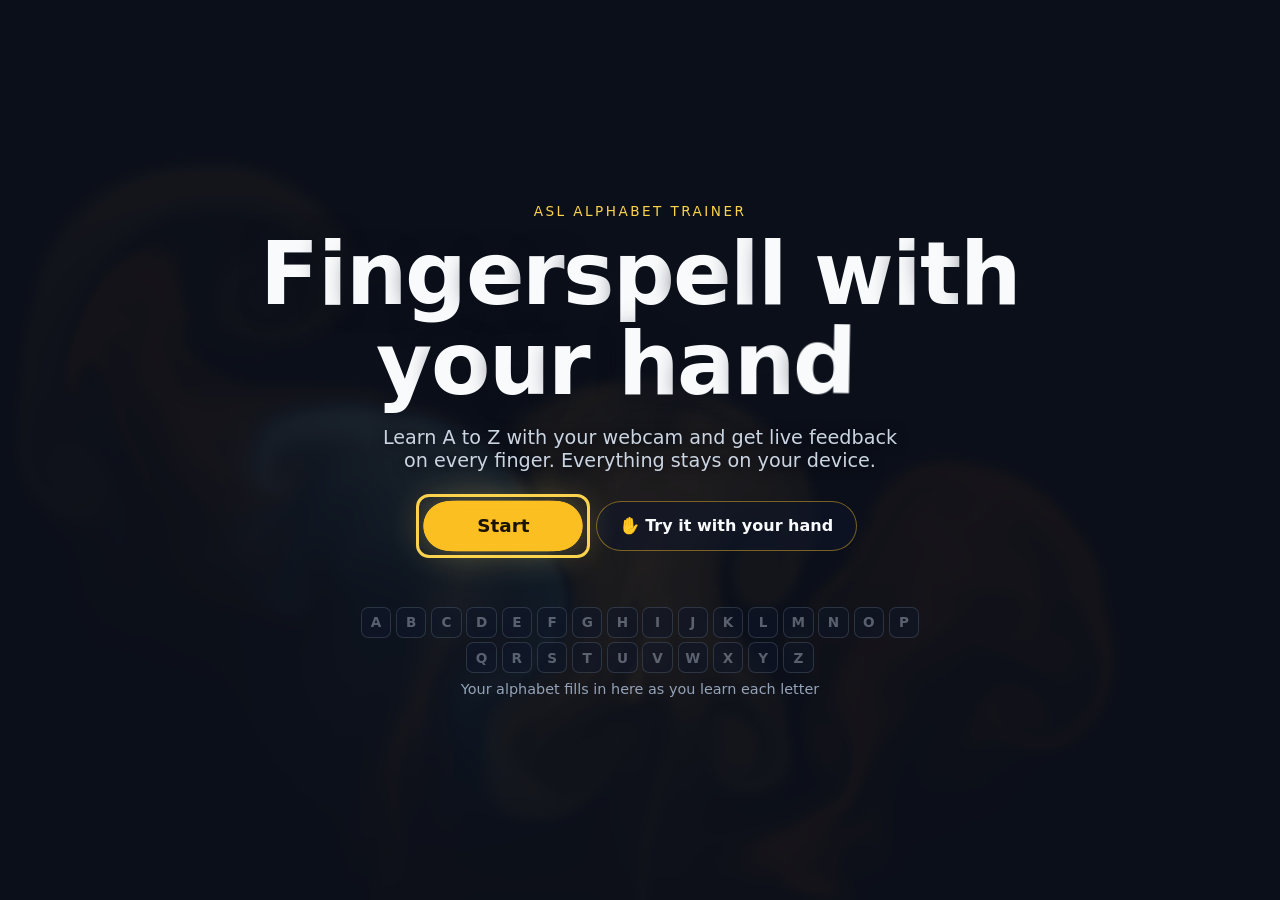
==== commit 080bb862: "Phone layout pass: 44 px controls, legible text, camera button never hidden, real landscape layout O" ====
--- a/index.html
+++ b/index.html
@@ -93,7 +93,7 @@
       <button class="mode-btn" type="button" data-mode="spell" aria-pressed="false">Spell</button>
       <button class="mode-btn" type="button" data-mode="read" aria-pressed="false">Read</button>
     </div>
-    <button class="topbar-link home-btn" id="homeBtn" type="button" aria-label="Home — back to the welcome screen and intro" title="Welcome screen + intro"><span aria-hidden="true">⌂</span> Home</button>
+    <button class="topbar-link home-btn" id="homeBtn" type="button" aria-label="Home — back to the welcome screen and intro" title="Welcome screen + intro"><span aria-hidden="true">⌂</span><span class="hb-txt"> Home</span></button>
     <button class="topbar-link progress-btn" id="progressBtn" type="button" aria-label="View your practice progress">
       🏆 <span id="progressCount">0/26</span>
     </button>
--- a/css/style.css
+++ b/css/style.css
@@ -384,11 +384,14 @@
   position: relative;
 }
 
+/* (phone pass 2026-09-25: the side-by-side layout now starts at 340 px tall,
+   was 420 — phones held sideways are ~360-430 px tall and got the stacked
+   portrait layout, squeezing the camera into a ~130 px strip) */
 /* landscape / desktop: camera left, reference card right, both centred in the
    row. the camera keeps a natural 4:3 shape (height drives it) so a normal
    webcam isn't cropped to a near-square — it just gets as big as the row
    allows, then the whole group is centred instead of stretched edge to edge. */
-@media (min-width: 700px) and (min-height: 420px) and (orientation: landscape) {
+@media (min-width: 700px) and (min-height: 340px) and (orientation: landscape) {
   .workspace {
     flex-direction: row;
     align-items: center;
@@ -420,7 +423,7 @@
    after the header + learn bar + controls, capped so it never sprawls and
    shrinks on smaller windows. MUST come after the base `.viewport` rule —
    equal specificity, source order decides. */
-@media (min-width: 700px) and (min-height: 420px) and (orientation: landscape) {
+@media (min-width: 700px) and (min-height: 340px) and (orientation: landscape) {
   .viewport {
     flex: 0 1 auto;
     width: min(100%, calc((100dvh - 150px) * 4 / 3), 900px);
@@ -431,7 +434,7 @@
 }
 /* fallback for browsers without dvh (older Safari): plain vh */
 @supports not (height: 100dvh) {
-  @media (min-width: 700px) and (min-height: 420px) and (orientation: landscape) {
+  @media (min-width: 700px) and (min-height: 340px) and (orientation: landscape) {
     .viewport { width: min(100%, calc((100vh - 150px) * 4 / 3), 900px); max-height: calc(100vh - 130px); }
   }
 }
@@ -1051,7 +1054,7 @@
    space pressure to collapse for once it's not floating over the stage).
    Grid areas already match the mobile layout above — this just widens the
    card and undoes the S4b sheet positioning/collapse. */
-@media (min-width: 700px) and (min-height: 420px) and (orientation: landscape) {
+@media (min-width: 700px) and (min-height: 340px) and (orientation: landscape) {
   .reference {
     position: static;
     /* don't let the camera squeeze the card back down to thumbnail images
@@ -1122,7 +1125,7 @@
 
 /* landscape column has the room for a taller hint; portrait strip keeps it to
    two lines so the strip stays short and the camera keeps the screen */
-@media (min-width: 700px) and (min-height: 420px) and (orientation: landscape) {
+@media (min-width: 700px) and (min-height: 340px) and (orientation: landscape) {
   .ref-hint { min-height: 2.4em; font-size: 0.92rem; }
 }
 @media (max-width: 759px), (orientation: portrait) {
@@ -1677,7 +1680,7 @@
 }
 .sp-cell b { font-size: 0.8rem; color: var(--fg); }
 
-@media (min-width: 700px) and (min-height: 420px) and (orientation: landscape) {
+@media (min-width: 700px) and (min-height: 340px) and (orientation: landscape) {
   .speller {
     width: clamp(260px, 32vw, 400px);
     align-self: center;
@@ -2692,3 +2695,94 @@
   color: var(--amber-300, #fcd34d); font-weight: 800; font-size: 0.9rem;
 }
 @media (max-width: 420px) { .hw-t { width: 1.75rem; height: 1.75rem; font-size: 0.8rem; } }
+
+/* ?perf on-device report (js/perfreport.js) — phone testing only */
+.perf-panel {
+  position: fixed; z-index: 9998;
+  left: calc(0.5rem + env(safe-area-inset-left, 0px)); bottom: calc(0.5rem + env(safe-area-inset-bottom, 0px));
+  display: flex; flex-direction: column; gap: 0.35rem; max-width: calc(100vw - 1rem);
+  padding: 0.5rem 0.6rem; border-radius: 0.7rem; background: rgba(2, 6, 23, 0.9); border: 1px solid #334155;
+  font: 600 0.8rem ui-monospace, monospace; color: #fde68a;
+}
+.perf-btns { display: flex; gap: 0.4rem; }
+.perf-btns button { min-height: 44px; padding: 0 0.9rem; border-radius: 0.5rem; border: 1px solid #475569; background: #0f172a; color: #f8fafc; font: 700 0.85rem system-ui, sans-serif; }
+.perf-copy { width: min(26rem, calc(100vw - 2rem)); height: 5rem; font-size: 16px; }
+
+/* ==========================================================================
+   PHONE PASS (2026-09-25) — the owner tests on a MacBook, but phones are the
+   main way people use this. Checked with tools/mobile-audit.html at 360 /
+   390 / 412 portrait and 844x390 landscape: every control a finger can hit
+   >= 44 px, readable text >= 13 px, nothing hidden under the reference
+   sheet. Applies to the stacked phone layout AND any touch screen.
+   ========================================================================== */
+@media not all and (min-width: 700px) and (min-height: 340px) and (orientation: landscape), (pointer: coarse), (max-height: 500px) {
+  /* top bar: two rows of 44 px controls. The title is the Home page's job
+     on a phone (the logo button and ⌂ both go there) — kept for screen
+     readers, hidden visually to give the camera the space. */
+  .topbar { gap: 0.35rem 0.3rem; padding-left: max(0.6rem, env(safe-area-inset-left)); padding-right: max(0.6rem, env(safe-area-inset-right)); }
+  .topbar h1 { position: absolute; width: 1px; height: 1px; overflow: hidden; clip: rect(0 0 0 0); white-space: nowrap; margin: 0; }
+  .mode { flex: 1 1 auto; }
+  .mode-btn { flex: 1 1 auto; min-height: 44px; padding: 0 0.6rem; font-size: 0.88rem; }
+  .topbar-link { min-height: 44px; min-width: 44px; display: inline-flex; align-items: center; justify-content: center; padding: 0 0.55rem; font-size: 0.88rem; margin-left: 0; }
+  .home-btn .hb-txt, .fx-btn .fx-val { display: none; } /* icon-only; the aria-label keeps the name */
+  .home-btn, .fx-btn { font-size: 1.05rem; }
+
+  /* practice learn bar */
+  .submode button { min-height: 44px; padding: 0 0.8rem; font-size: 0.88rem; }
+  .step-btn { min-width: 44px; min-height: 44px; }
+  .chip.clear, .az-skip { min-height: 44px; padding: 0 0.9rem; font-size: 0.85rem; }
+  .blind-toggle { min-height: 44px; display: inline-flex; align-items: center; gap: 0.5rem; font-size: 0.85rem; }
+  .blind-toggle input, .speller input[type="checkbox"], .reader input[type="checkbox"] { width: 22px; height: 22px; }
+
+  /* camera off: put "Turn on camera" in the TOP half of the frame — the
+     reference sheet (bottom, up to 50svh) covered it on phones */
+  .curtain { place-items: start center; padding-top: clamp(1rem, 9svh, 4.5rem); }
+
+  /* reference sheet handle: a full-width 44 px bar (the pill is drawn inside) */
+  .ref-handle { justify-self: stretch; width: auto; height: 44px; margin: -0.3rem -0.95rem 0; background: transparent; position: relative; }
+  .ref-handle::before { content: ""; position: absolute; left: 50%; top: 50%; width: 2.6rem; height: 0.32rem; border-radius: 999px; transform: translate(-50%, -50%); background: rgba(148, 163, 184, 0.55); }
+  .ref-hand { font-size: 0.82rem; }
+
+  /* challenge card + board */
+  .ch-play button small, .ch-diff button small { font-size: 0.8rem; }
+  .ch-bests { font-size: 0.85rem; }
+  .ch-board-btn { min-height: 44px; padding: 0 0.9rem; }
+
+  /* spell panel */
+  .speller button { min-height: 44px; }
+  .speller select, .reader select { min-height: 44px; font-size: 16px; }
+  .speller summary { min-height: 44px; display: flex; align-items: center; }
+  .sp-beta, .sp-fluid-hint, .g-note, .speller b { font-size: 0.82rem; }
+
+  /* read panel */
+  .rd-mode, .rd-cat { min-height: 44px; padding: 0 0.85rem; font-size: 0.85rem; }
+  .reader button { min-height: 44px; min-width: 44px; }
+  /* a range input's own height is ignored — pad it to a 44 px touch strip,
+     and keep the sticky Check/Reveal bar (margin-top -0.4rem) off it */
+  .rd-seek { box-sizing: content-box; padding: 11px 0; margin-bottom: 0.6rem; }
+  /* the sticky Check/Reveal bar sat on top of the seek bar on phones; the
+     panel scrolls, so a normal (static) bar is reachable and never overlaps */
+  .rd-answer { position: static; margin-top: 0; }
+  .reader input[type="text"], #rdInput { min-height: 44px; font-size: 16px; } /* 16 px: iOS won't zoom on focus */
+
+  /* tour */
+  .tour-skip, .tour-cam-btn, .tour-next, .tour button { min-height: 44px; }
+  .tour-step { font-size: 0.82rem; }
+
+  .icon-btn { width: 44px; height: 44px; }
+  .progress-legend { font-size: 0.82rem; }
+  /* the Challenge card scrolls when the screen is short (phone landscape) */
+  .ch-card { overflow-y: auto; }
+
+  /* overlays clear the notch / home bar */
+  .toast { bottom: calc(2.2rem + env(safe-area-inset-bottom, 0px)); }
+}
+
+/* phone LANDSCAPE (short screens): the camera frame is too short for an open
+   reference sheet AND the "Turn on camera" prompt — keep the sheet collapsed
+   until the camera is on (its handle still opens it once tracking) */
+@media (max-height: 500px) and (orientation: landscape) {
+  .ch-card { place-items: start center; }
+  .app-stage:has(.viewport[data-state="idle"]) .reference.sheet-open { max-height: 7.6rem; }
+  .curtain { padding-top: 0.6rem; }
+}
